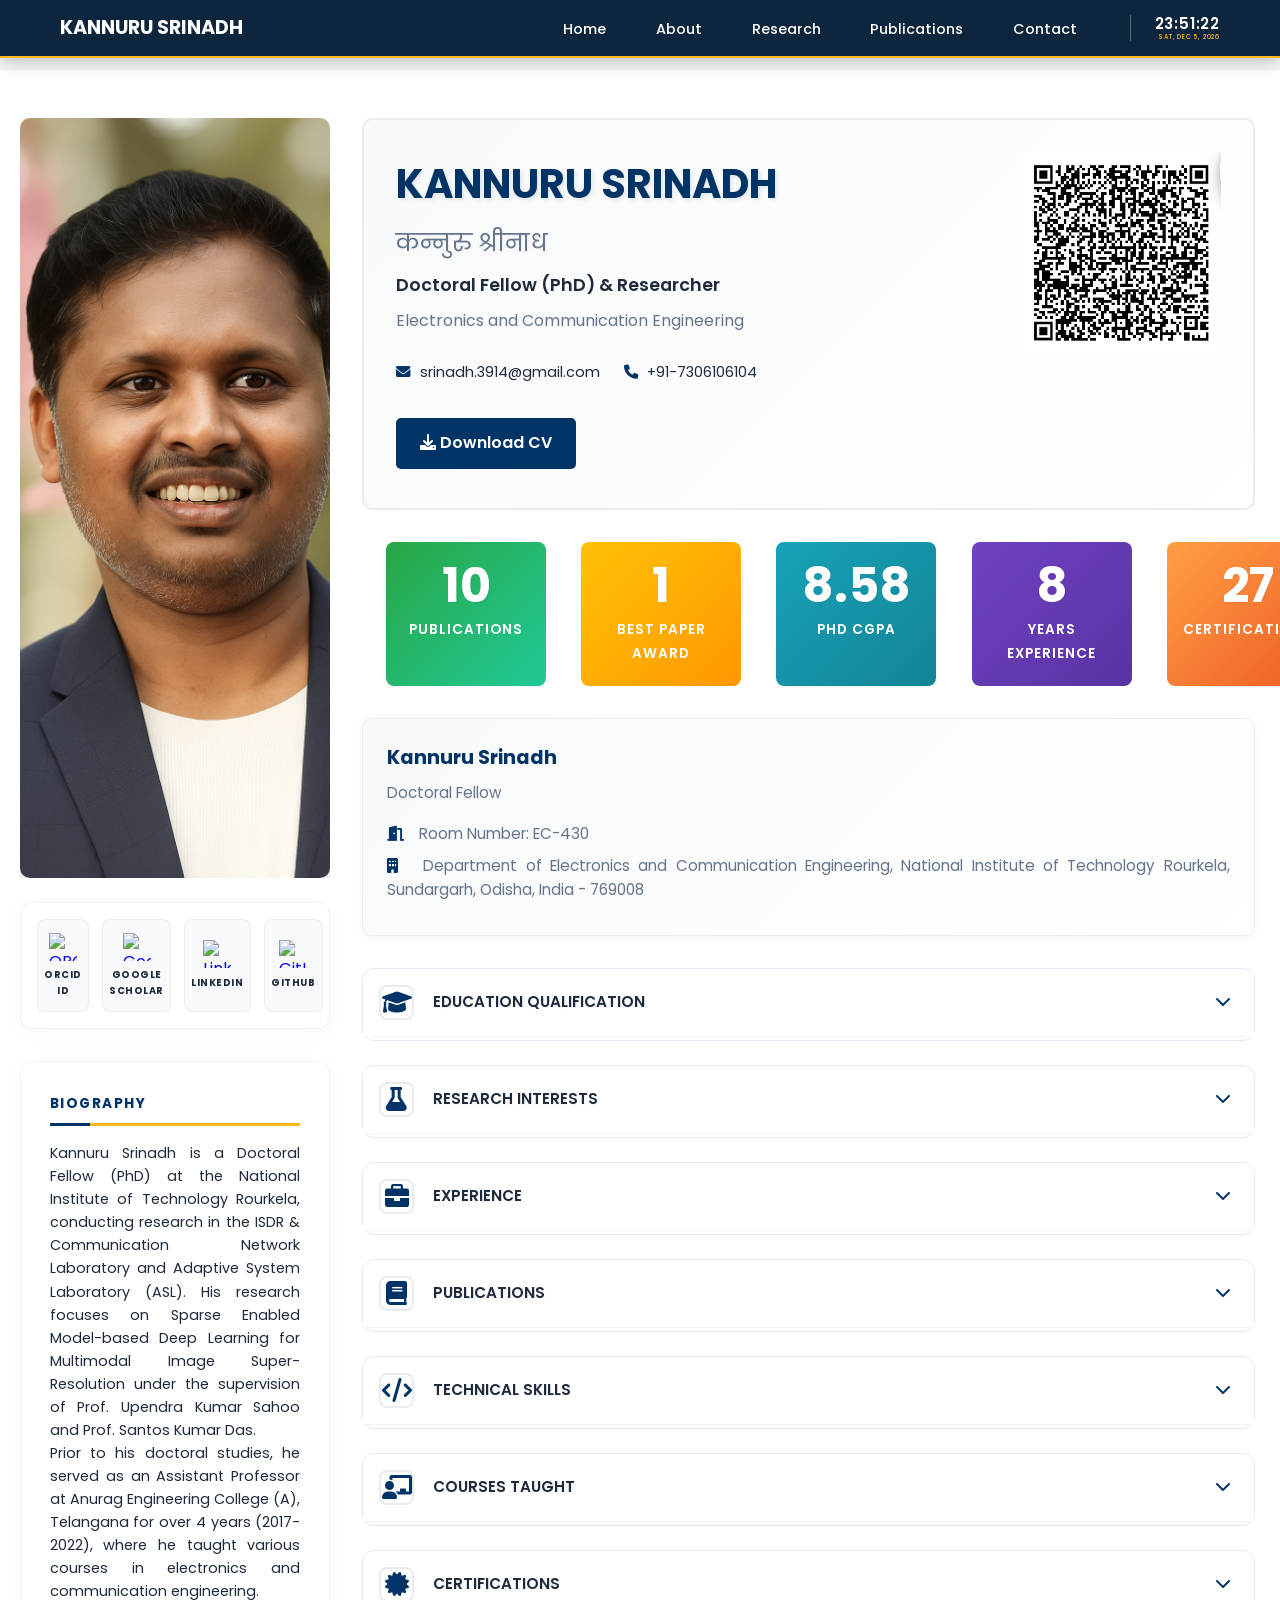
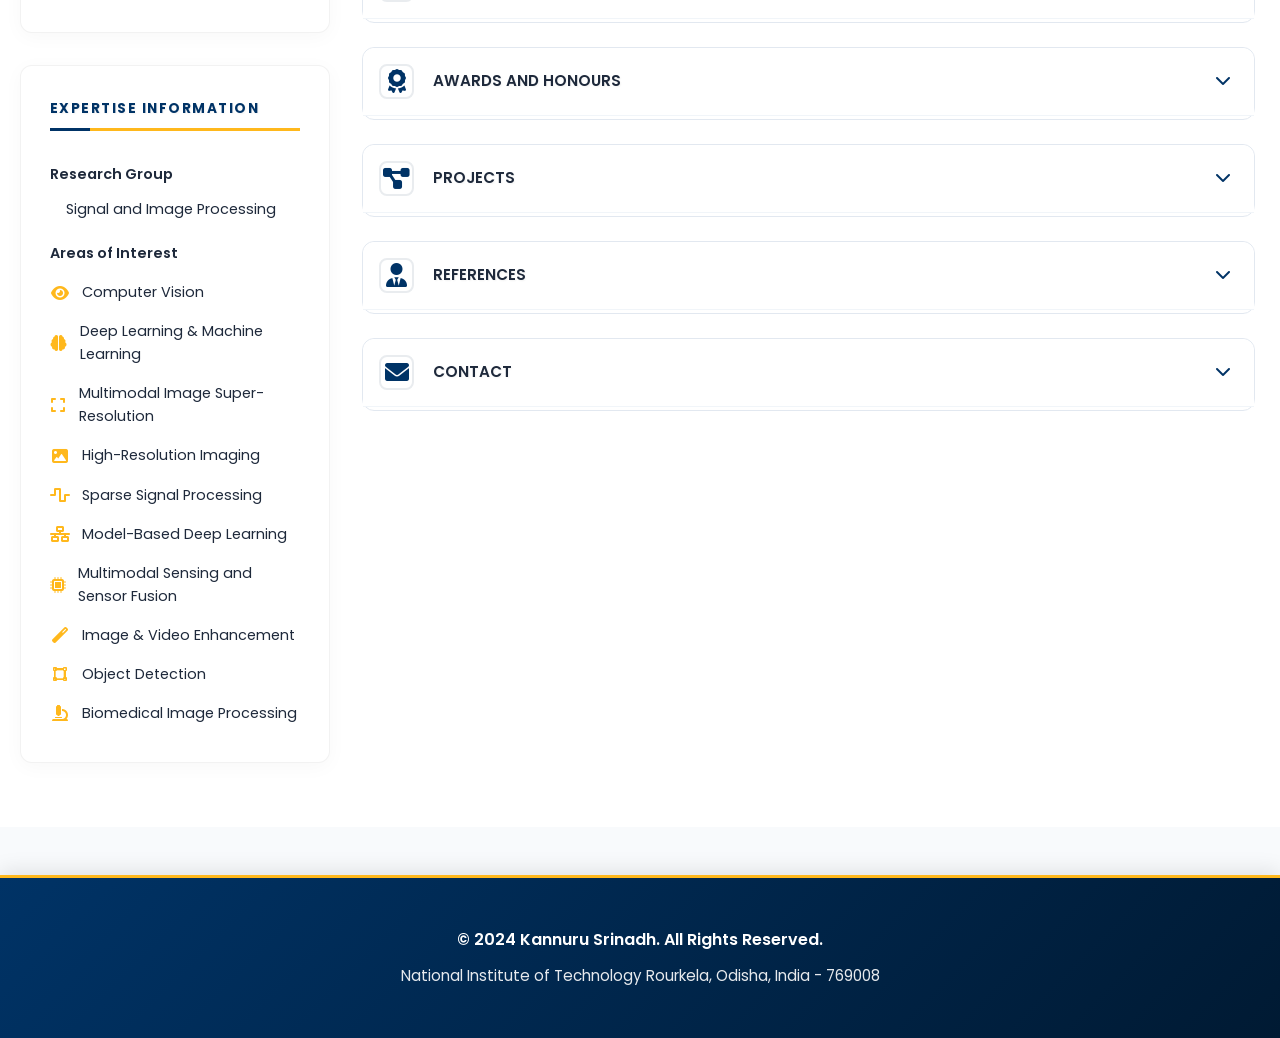
==== index.html @ 9b73b923 "Update index.html" ====
<!DOCTYPE html>
<html lang="en">

<head>
    <meta charset="utf-8">
    <meta name="viewport" content="width=device-width, initial-scale=1">
    <title>Kannuru Srinadh - Profile</title>
    <link rel="stylesheet" href="styles-two-column.css">
    <link rel="stylesheet" href="https://cdnjs.cloudflare.com/ajax/libs/font-awesome/6.0.0/css/all.min.css">
</head>

<body>
    <!-- Navigation Menu -->
    <nav class="navbar">
        <div class="container">
            <div class="nav-content">
                <a href="#home" class="nav-logo">KANNURU SRINADH</a>
                <button class="nav-toggle" id="navToggle">
                    <i class="fas fa-bars"></i>
                </button>
                <ul class="nav-menu" id="navMenu">
                    <li><a href="#home" class="nav-link">Home</a></li>
                    <li><a href="#about" class="nav-link">About</a></li>
                    <li><a href="#research" class="nav-link">Research</a></li>
                    <li><a href="#publications" class="nav-link">Publications</a></li>
                    <li><a href="#contact" class="nav-link">Contact</a></li>
                    <li class="nav-datetime-wrapper">
                        <div class="nav-datetime" id="navDateTime">
                            <div class="nav-time" id="navTime"></div>
                            <div class="nav-date" id="navDate"></div>
                        </div>
                    </li>
                </ul>
            </div>
        </div>
    </nav>

    <!-- Two Column Profile Layout -->
    <div class="profile-container" id="about">
        <div class="container-wide">
            <div class="two-column-layout">

                <!-- LEFT SIDEBAR -->
                <aside class="sidebar-left">
                    <!-- Profile Photo -->
                    <div class="sidebar-photo-box">
                        <img src="images/KANNURU SRINADH.png" alt="Kannuru Srinadh" class="profile-photo fade-in">
                    </div>

                    <!-- Academic Identity -->
                    <div class="sidebar-box academic-identity">
                        <a href="https://orcid.org/0009-0005-3147-2347" target="_blank"
                            class="identity-item identity-orcid">
                            <div class="identity-icon">
                                <img src="https://orcid.org/assets/vectors/orcid.logo.icon.svg" alt="ORCID">
                            </div>
                            <h5>ORCID ID</h5>
                        </a>
                        <a href="https://scholar.google.com" target="_blank" class="identity-item identity-scholar">
                            <div class="identity-icon">
                                <img src="https://cdn.jsdelivr.net/gh/devicons/devicon/icons/google/google-original.svg"
                                    alt="Google Scholar">
                            </div>
                            <h5>Google Scholar</h5>
                        </a>
                        <a href="https://linkedin.com" target="_blank" class="identity-item identity-linkedin">
                            <div class="identity-icon">
                                <img src="https://cdn.jsdelivr.net/gh/devicons/devicon/icons/linkedin/linkedin-original.svg"
                                    alt="LinkedIn">
                            </div>
                            <h5>LinkedIn</h5>
                        </a>
                        <a href="https://github.com/kannurusrinadh" target="_blank"
                            class="identity-item identity-github">
                            <div class="identity-icon">
                                <img src="https://cdn.jsdelivr.net/gh/devicons/devicon/icons/github/github-original.svg"
                                    alt="GitHub">
                            </div>
                            <h5>GitHub</h5>
                        </a>
                    </div>

                    <!-- Biography -->
                    <div class="sidebar-box">
                        <h3>BIOGRAPHY</h3>
                        <p>Kannuru Srinadh is a Doctoral Fellow (PhD) at the National Institute of Technology Rourkela,
                            conducting research in the ISDR & Communication Network Laboratory and Adaptive System
                            Laboratory (ASL). His research focuses on Sparse Enabled Model-based Deep Learning for
                            Multimodal Image Super-Resolution under the supervision of Prof. Upendra Kumar Sahoo and
                            Prof. Santos Kumar Das.</p>
                        <p>Prior to his doctoral studies, he served as an Assistant Professor at Anurag Engineering
                            College (A), Telangana for over 4 years (2017-2022), where he taught various courses in
                            electronics and communication engineering.</p>
                    </div>

                    <!-- Expertise Information -->
                    <div class="sidebar-box">
                        <h3>EXPERTISE INFORMATION</h3>
                        <div class="expertise-section">
                            <h4>Research Group</h4>
                            <ul>
                                <li>Signal and Image Processing</li>
                            </ul>
                            <h4>Areas of Interest</h4>
                            <ul class="interest-list">
                                <li><i class="fas fa-eye"></i> Computer Vision</li>
                                <li><i class="fas fa-brain"></i> Deep Learning & Machine Learning</li>
                                <li><i class="fas fa-expand"></i> Multimodal Image Super-Resolution</li>
                                <li><i class="fas fa-image"></i> High-Resolution Imaging</li>
                                <li><i class="fas fa-wave-square"></i> Sparse Signal Processing</li>
                                <li><i class="fas fa-network-wired"></i> Model-Based Deep Learning</li>
                                <li><i class="fas fa-microchip"></i> Multimodal Sensing and Sensor Fusion</li>
                                <li><i class="fas fa-magic"></i> Image & Video Enhancement</li>
                                <li><i class="fas fa-vector-square"></i> Object Detection</li>
                                <li><i class="fas fa-microscope"></i> Biomedical Image Processing</li>
                            </ul>
                        </div>
                    </div>
                </aside>

                <!-- RIGHT MAIN CONTENT -->
                <main class="content-right">
                    <!-- Header Section -->
                    <div class="content-header">
                        <div class="header-left">
                            <h1>KANNURU SRINADH</h1>
                            <h2 class="hindi-name">कन्नुरु श्रीनाध</h2>
                            <p class="designation">Doctoral Fellow (PhD) & Researcher</p>
                            <p class="department">Electronics and Communication Engineering</p>

                            <div class="contact-info-header">
                                <p><i class="fas fa-envelope"></i> srinadh.3914@gmail.com</p>
                                <p><i class="fas fa-phone"></i> +91-7306106104</p>
                            </div>

                            <a href="documents/Kannuru_Srinadh_CV.pdf" download class="btn-biosketch">
                                <i class="fas fa-download"></i> Download CV
                            </a>
                        </div>

                        <div class="header-right">
                            <img src="images/qr-code.png" alt="Contact QR Code" class="qr-code-image">
                        </div>
                    </div>

                    <!-- Statistics Row -->
                    <div class="stats-row">
                        <div class="stat-box stat-green">
                            <h3 class="counter" data-target="10">0</h3>
                            <p>PUBLICATIONS</p>
                        </div>
                        <div class="stat-box stat-yellow">
                            <h3 class="counter" data-target="1">0</h3>
                            <p>BEST PAPER AWARD</p>
                        </div>
                        <div class="stat-box stat-blue">
                            <h3 class="counter" data-target="8.58">0</h3>
                            <p>PhD CGPA</p>
                        </div>
                        <div class="stat-box stat-purple">
                            <h3 class="counter" data-target="8">0</h3>
                            <p>YEARS EXPERIENCE</p>
                        </div>
                        <div class="stat-box stat-red">
                            <h3 class="counter" data-target="27">0</h3>
                            <p>CERTIFICATIONS</p>
                        </div>
                        <div class="stat-box stat-teal">
                            <h3 class="counter" data-target="5">0</h3>
                            <p>PROJECTS</p>
                        </div>
                    </div>

                    <!-- Scholar ID Box -->
                    <div class="scholar-box">
                        <div class="scholar-info">
                            <h4>Kannuru Srinadh</h4>
                            <p>Doctoral Fellow</p>
                        </div>
                        <div class="room-info">
                            <p><i class="fas fa-door-open"></i> Room Number: EC-430</p>
                            <p><i class="fas fa-building"></i> Department of Electronics and Communication Engineering,
                                National Institute of Technology Rourkela, Sundargarh, Odisha, India - 769008</p>
                        </div>
                    </div>

                    <!-- Accordion Sections -->
                    <div class="accordion-container" id="publications">

                        <!-- Education Qualification -->
                        <div class="accordion-item">
                            <div class="accordion-header" onclick="toggleAccordion(this)">
                                <i class="fas fa-graduation-cap"></i>
                                <h3>EDUCATION QUALIFICATION</h3>
                            </div>
                            <div class="accordion-content">
                                <div class="education-timeline-vertical">
                                    <!-- PhD -->
                                    <div class="edu-item edu-highlight" data-aos="fade-up">
                                        <div class="edu-timeline-dot">
                                            <div class="edu-icon-wrapper">
                                                <i class="fas fa-user-graduate"></i>
                                            </div>
                                        </div>
                                        <div class="edu-content">
                                            <div class="edu-header">
                                                <div class="edu-year-badge">
                                                    2022 - 2027 <span class="edu-duration">(5 years)</span>
                                                </div>
                                                <div class="edu-degree-title">
                                                    Doctor of Philosophy (PhD)
                                                </div>
                                            </div>
                                            <div class="edu-details">
                                                <div class="edu-info-row">
                                                    <div class="edu-logo">
                                                        <img src="images/NIT_Rourkela_Colour_Logo.svg"
                                                            alt="NIT Rourkela Logo" onerror="this.style.display='none'">
                                                    </div>
                                                    <div class="edu-text">
                                                        <p class="edu-institution">National Institute of Technology
                                                            Rourkela, Odisha, India</p>
                                                        <p class="edu-field"><strong>Electronics and Communication
                                                                Engineering</strong></p>
                                                        <p class="edu-specialization">Specialization: Signal and Image
                                                            Processing</p>
                                                    </div>
                                                    <div class="edu-grade-section">
                                                        <div class="edu-grade-circle">
                                                            <div class="circle-content">
                                                                <span class="grade-value">8.58</span>
                                                                <span class="grade-label">CGPA</span>
                                                            </div>
                                                        </div>
                                                        <button class="btn-expand-edu" onclick="toggleEduDetails(this)">
                                                            <i class="fas fa-chevron-down"></i> More Details
                                                        </button>
                                                    </div>
                                                </div>
                                                <p class="edu-thesis"><em>Thesis: Sparse Enabled Model based Deep
                                                        Learning for Multimodal Image Superresolution</em></p>
                                                <p class="edu-supervisors"><em>Supervisors: Prof. Upendra Kumar Sahoo &
                                                        Prof. Santos Kumar Das</em></p>
                                                <div class="edu-extra-details">
                                                    <p><strong>Research Focus:</strong> Sparse Signal Processing,
                                                        Model-Based Deep Learning</p>
                                                    <p><strong>Status:</strong> In Progress (Expected July 2027)</p>
                                                </div>
                                            </div>
                                        </div>
                                    </div>

                                    <!-- M.Tech -->
                                    <div class="edu-item" data-aos="fade-up" data-aos-delay="100">
                                        <div class="edu-timeline-dot">
                                            <div class="edu-icon-wrapper">
                                                <i class="fas fa-award"></i>
                                            </div>
                                        </div>
                                        <div class="edu-content">
                                            <div class="edu-header">
                                                <div class="edu-year-badge">
                                                    2014 - 2016 <span class="edu-duration">(2 years)</span>
                                                </div>
                                                <div class="edu-degree-title">
                                                    Master of Technology (M.Tech)
                                                </div>
                                            </div>
                                            <div class="edu-details">
                                                <div class="edu-info-row">
                                                    <div class="edu-logo">
                                                        <img src="images/jntuk-logo.png" alt="JNTU Kakinada Logo"
                                                            onerror="this.style.display='none'">
                                                    </div>
                                                    <div class="edu-text">
                                                        <p class="edu-institution">Jawaharlal Nehru Technological
                                                            University Kakinada, Andhra Pradesh, India</p>
                                                        <p class="edu-field"><strong>Electronics and Communication
                                                                Engineering</strong></p>
                                                        <p class="edu-specialization">Specialization: Systems and Signal
                                                            Processing</p>
                                                    </div>
                                                    <div class="edu-grade-circle">
                                                        <div class="circle-content">
                                                            <span class="grade-value">8.7</span>
                                                            <span class="grade-label">CGPA</span>
                                                        </div>
                                                    </div>
                                                </div>
                                            </div>
                                        </div>
                                    </div>

                                    <!-- B.Tech -->
                                    <div class="edu-item" data-aos="fade-up" data-aos-delay="200">
                                        <div class="edu-timeline-dot">
                                            <div class="edu-icon-wrapper">
                                                <i class="fas fa-certificate"></i>
                                            </div>
                                        </div>
                                        <div class="edu-content">
                                            <div class="edu-header">
                                                <div class="edu-year-badge">
                                                    2009 - 2013 <span class="edu-duration">(4 years)</span>
                                                </div>
                                                <div class="edu-degree-title">
                                                    Bachelor of Technology (B.Tech)
                                                </div>
                                            </div>
                                            <div class="edu-details">
                                                <div class="edu-info-row">
                                                    <div class="edu-logo">
                                                        <img src="images/jntuk-logo.png" alt="JNTU Kakinada Logo"
                                                            onerror="this.style.display='none'">
                                                    </div>
                                                    <div class="edu-text">
                                                        <p class="edu-institution">Jawaharlal Nehru Technological
                                                            University Kakinada, Andhra Pradesh, India</p>
                                                        <p class="edu-field"><strong>Electronics and Communication
                                                                Engineering</strong></p>
                                                    </div>
                                                    <div class="edu-grade-circle">
                                                        <div class="circle-content">
                                                            <span class="grade-value">70.64</span>
                                                            <span class="grade-label">%</span>
                                                        </div>
                                                    </div>
                                                </div>
                                            </div>
                                        </div>
                                    </div>

                                    <!-- Intermediate -->
                                    <div class="edu-item" data-aos="fade-up" data-aos-delay="300">
                                        <div class="edu-timeline-dot">
                                            <div class="edu-icon-wrapper">
                                                <i class="fas fa-book-open"></i>
                                            </div>
                                        </div>
                                        <div class="edu-content">
                                            <div class="edu-header">
                                                <div class="edu-year-badge">
                                                    2007 - 2009 <span class="edu-duration">(2 years)</span>
                                                </div>
                                                <div class="edu-degree-title">
                                                    Intermediate (10+2)
                                                </div>
                                            </div>
                                            <div class="edu-details">
                                                <div class="edu-info-row">
                                                    <div class="edu-logo">
                                                        <img src="images/ap-inter.png" alt="AP Intermediate Logo"
                                                            onerror="this.style.display='none'">
                                                    </div>
                                                    <div class="edu-text">
                                                        <p class="edu-institution">Margadarsi Junior College, Gajuwaka,
                                                            Visakhapatnam, Andhra Pradesh, India</p>
                                                    </div>
                                                    <div class="edu-grade-circle">
                                                        <div class="circle-content">
                                                            <span class="grade-value">85.6</span>
                                                            <span class="grade-label">%</span>
                                                        </div>
                                                    </div>
                                                </div>
                                            </div>
                                        </div>
                                    </div>

                                    <!-- Class X -->
                                    <div class="edu-item" data-aos="fade-up" data-aos-delay="400">
                                        <div class="edu-timeline-dot">
                                            <div class="edu-icon-wrapper">
                                                <i class="fas fa-pencil-alt"></i>
                                            </div>
                                        </div>
                                        <div class="edu-content">
                                            <div class="edu-header">
                                                <div class="edu-year-badge">
                                                    2006 - 2007 <span class="edu-duration">(1 year)</span>
                                                </div>
                                                <div class="edu-degree-title">
                                                    Class X
                                                </div>
                                            </div>
                                            <div class="edu-details">
                                                <div class="edu-info-row">
                                                    <div class="edu-logo">
                                                        <img src="images/ssc.png" alt="SSC Logo"
                                                            onerror="this.style.display='none'">
                                                    </div>
                                                    <div class="edu-text">
                                                        <p class="edu-institution">Z.P.H School, Vada cheepurupalli,
                                                            Visakhapatnam, Andhra Pradesh, India</p>
                                                    </div>
                                                    <div class="edu-grade-circle">
                                                        <div class="circle-content">
                                                            <span class="grade-value">77</span>
                                                            <span class="grade-label">%</span>
                                                        </div>
                                                    </div>
                                                </div>
                                            </div>
                                        </div>
                                    </div>
                                </div>
                            </div>
                        </div>

                        <!-- Research Interests -->
                        <div class="accordion-item" id="research">
                            <div class="accordion-header" onclick="toggleAccordion(this)">
                                <i class="fas fa-flask"></i>
                                <h3>RESEARCH INTERESTS</h3>
                            </div>
                            <div class="accordion-content">
                                <ul class="content-list">
                                    <li><strong>Multimodal Image Super-Resolution:</strong> Researching RGB–NIR and RGB–Thermal image enhancement.</li>
                                    <li><strong>Deep Learning Architectures:</strong> Developing Model-Based and Sparse-Enabled neural networks.</li>
                                    <li><strong>High-Resolution Reconstruction:</strong> Focused on surveillance and remote sensing applications.</li>
                                    <li><strong>Object Detection:</strong> Implementing real-time detection in high-resolution scenes.</li>
                                    <li><strong>Sparse Signal Processing:</strong> Utilizing sparse representation for image restoration.</li>
                                    <li><strong>Medical Imaging:</strong> Enhancement and bias field correction for MRI data.</li>
                                </ul>
                            </div>
                        </div>

                        <!-- Experience -->
                        <div class="accordion-item">
                            <div class="accordion-header" onclick="toggleAccordion(this)">
                                <i class="fas fa-briefcase"></i>
                                <h3>EXPERIENCE</h3>
                            </div>
                            <div class="accordion-content">
                                <h4>Research Experience</h4>
                                <ul class="content-list">
                                    <li><strong>Doctoral Fellow (PhD)</strong> - National Institute of Technology
                                        Rourkela (July 2022 - Present)<br>
                                        <em>Supervisor: Prof. Upendra Kumar Sahoo & Prof. Santos Kumar Das</em><br>
                                        • Conducting research on Sparse Enabled Model based Deep Learning for Multimodal
                                        Image Superresolution<br>
                                        • Developed novel deep learning architectures for multimodal sensor fusion<br>
                                        • Implementing sparse representation techniques for high-fidelity image reconstruction<br>
                                        • Analyzing model-based deep learning frameworks for various imaging modalities
                                    </li>
                                </ul>

                                <h4>Teaching Experience</h4>
                                <ul class="content-list">
                                    <li><strong>Teaching Assistant</strong> - National Institute of Technology Rourkela
                                        (July 2022 - Present)<br>
                                        <em>Course: Advanced Wireless Communications</em><br>
                                        • Conducted weekly tutorial sessions for 40+ undergraduate students on MIMO,
                                        OFDM, and channel coding<br>
                                        • Assisted in developing lab exercises and grading assignments<br>
                                        • Provided one-on-one mentorship to students
                                    </li>

                                    <li><strong>Assistant Professor</strong> - Anurag Engineering College (A), Telangana
                                        (Sep 2017 - July 2022) - 4.10 years<br>
                                        • Taught multiple courses in Electronics and Communication Engineering<br>
                                        • Conducted practical laboratory sessions<br>
                                        • Mentored undergraduate students in their projects</li>
                                </ul>
                            </div>
                        </div>

                        <!-- Publications -->
                        <div class="accordion-item">
                            <div class="accordion-header" onclick="toggleAccordion(this)">
                                <i class="fas fa-book"></i>
                                <h3>PUBLICATIONS</h3>
                            </div>
                            <div class="accordion-content">
                                <div class="total-publications">
                                    <strong>Total Publications: 10</strong>
                                </div>

                                <h4 class="publication-section-title">Peer-Reviewed Journal Articles</h4>
                                <div class="publication-item publication-journal">
                                    <p class="pub-content">V. Kadha, B. B. Duddeti, <strong>K. Srinadh</strong>, S. K. Buddepu, L. Janjanam and K. Medhi, "From pixels to text: A deep learning survey of scene text detection and recognition", <em>Computers and Electrical Engineering</em>, vol. 135, 111139, July 2026, <a href="https://doi.org/10.1016/j.compeleceng.2026.111139" target="_blank" class="doi-link">10.1016/j.compeleceng.2026.111139</a></p>
                                    <span class="badge badge-blue">Article</span>
                                    <span class="badge badge-green">SCI Q1</span>
                                    <span class="badge badge-purple">IF: 8.0</span>
                                </div>

                                <div class="publication-item publication-journal">
                                    <p class="pub-content"><strong>Kannuru Srinadh</strong>, "Task-Aware Super-Resolution for Brain MRI: An Evaluation Framework Based on Downstream Segmentation Utility", submitted to <em>Biomedical Signal Processing and Control</em>, 2026</p>
                                    <span class="badge badge-blue">Article</span>
                                    <span class="badge badge-yellow">Under Review</span>
                                </div>

                                <h4 class="publication-section-title">Peer-Reviewed Conference Papers</h4>
                                <div class="publication-item publication-conference">
                                    <p class="pub-content">A. Kumar, Y. D. Kumar, <strong>K. Srinadh</strong> and U. K. Sahoo, "UCRS: Uncertainty-Calibrated Region Sampling for Real-Time Small Object Detection in High-Resolution Images", in <em>2026 National Conference on Communications (NCC)</em>, Hyderabad, India, IIT Hyderabad 2026, pp. 1234-1238, <a href="https://ee.iith.ac.in/NCC2026/index.html" target="_blank" class="doi-link">NCC 2026</a></p>
                                    <span class="badge badge-blue">Inproceedings</span>
                                    <span class="badge badge-green">IEEE</span>
                                </div>

                                <div class="publication-item publication-conference">
                                    <p class="pub-content"><strong>Kannuru Srinadh</strong>, Valaparla David, Karlapudi Ramakrishna, Goruputi Lakshmi, "HAD-SR: Hybrid Attention-Augmented Dictionary Learning for Unpaired Image Super-Resolution", in <em>2026 National Conference on Communications (NCC)</em>, Hyderabad, India, IIT Hyderabad 2026, <a href="https://ee.iith.ac.in/NCC2026/index.html" target="_blank" class="doi-link">NCC 2026</a></p>
                                    <span class="badge badge-blue">Inproceedings</span>
                                    <span class="badge badge-green">IEEE</span>
                                </div>

                                <div class="publication-item publication-conference">
                                    <p class="pub-content"><strong>K. Srinadh</strong>, K. Ramakrishna, V. David and G. Lakshmi, "Dual Multiplicative Intrinsic Components Optimization for Enhanced MRI Bias Field Correction", in <em>2025 6th International Conference on Recent Advances in Information Technology (RAIT)</em>, Dhanbad, India, IEEE 2025, pp. 1-6, <a href="https://doi.org/10.1109/RAIT65068.2025.11089089" target="_blank" class="doi-link">10.1109/RAIT65068.2025.11089089</a></p>
                                    <span class="badge badge-blue">Inproceedings</span>
                                    <span class="badge badge-green">IEEE</span>
                                </div>

                                <div class="publication-item publication-conference">
                                    <p class="pub-content">S. Rana, <strong>K. Srinadh</strong>, K. Bhagyasekhar, V. K. Kappala and S. K. Das, "Performance Analysis of FSO Communication Under Foggy Conditions", in <em>2025 4th International Conference on Range Technology (ICORT)</em>, Chandipur, Balasore, India, IEEE 2025, pp. 1-6, <a href="https://doi.org/10.1109/ICORT64008.2025.11115410" target="_blank" class="doi-link">10.1109/ICORT64008.2025.11115410</a></p>
                                    <span class="badge badge-green">🏆 Best Paper Award</span>
                                    <span class="badge badge-blue">Inproceedings</span>
                                    <span class="badge badge-green">IEEE</span>
                                </div>

                                <div class="publication-item publication-conference">
                                    <p class="pub-content"><strong>K. Srinadh</strong>, V. David, G. Lakshmi and K. Ramakrishna, "Unified Dictionary Training Approach for High-Resolution Image Enhancement", in <em>2024 4th International Conference on Artificial Intelligence and Signal Processing (AISP)</em>, VIJAYAWADA, India, IEEE 2024, pp. 01-05, <a href="https://doi.org/10.1109/AISP61711.2024.10870610" target="_blank" class="doi-link">10.1109/AISP61711.2024.10870610</a></p>
                                    <span class="badge badge-blue">Inproceedings</span>
                                    <span class="badge badge-green">IEEE</span>
                                </div>

                                <div class="publication-item publication-conference">
                                    <p class="pub-content"><strong>Kannuru Srinadh</strong>, Yerram Deekshith Kumar, Upendra Sahoo, Santos Ku Das, "QSRNet: Hybrid Quantum-Classical Learning with Variational Circuits for Enhanced Feature Representation in Image Super-Resolution", in <em>2026 Signal Processing and Communications Engineering (SPACE)</em>, 2026</p>
                                    <span class="badge badge-blue">Inproceedings</span>
                                    <span class="badge badge-green">Accepted</span>
                                </div>

                                <div class="publication-item publication-conference">
                                    <p class="pub-content">Yerram Deekshith Kumar, <strong>Kannuru Srinadh</strong>, Upendra Sahoo, "Hypergraph-Enhanced Lightweight Detection Architecture for Foreign Object Debris Identification on Airport Runways", in <em>2026 Signal Processing and Communications Engineering (SPACE)</em>, 2026</p>
                                    <span class="badge badge-blue">Inproceedings</span>
                                    <span class="badge badge-green">Accepted</span>
                                </div>

                                <div class="publication-item publication-conference">
                                    <p class="pub-content">Challa Bhagya Deepthi, <strong>Kannuru Srinadh</strong>, Yerram Deekshith Kumar, Upendra Sahoo, "From Detection to Tracking: Benchmarking YOLOv8 to YOLOv26 for Real-Time UAV Surveillance", in <em>2026 Signal Processing and Communications Engineering (SPACE)</em>, 2026</p>
                                    <span class="badge badge-blue">Inproceedings</span>
                                    <span class="badge badge-green">Accepted</span>
                                </div>

                            </div>
                        </div>

                        <!-- Technical Skills -->
                        <div class="accordion-item">
                            <div class="accordion-header" onclick="toggleAccordion(this)">
                                <i class="fas fa-code"></i>
                                <h3>TECHNICAL SKILLS</h3>
                            </div>
                            <div class="accordion-content">
                                <div class="skills-icon-row">
                                    <!-- Programming Languages -->
                                    <div class="skill-icon-item skill-python" data-skill="Python">
                                        <img src="https://cdn.jsdelivr.net/gh/devicons/devicon/icons/python/python-original.svg"
                                            alt="Python">
                                    </div>
                                    <div class="skill-icon-item skill-cpp" data-skill="C/C++">
                                        <img src="https://cdn.jsdelivr.net/gh/devicons/devicon/icons/cplusplus/cplusplus-original.svg"
                                            alt="C++">
                                    </div>
                                    <div class="skill-icon-item skill-javascript" data-skill="JavaScript">
                                        <img src="https://cdn.jsdelivr.net/gh/devicons/devicon/icons/javascript/javascript-original.svg"
                                            alt="JavaScript">
                                    </div>

                                    <!-- Web Technologies -->
                                    <div class="skill-icon-item skill-html" data-skill="HTML5">
                                        <img src="https://cdn.jsdelivr.net/gh/devicons/devicon/icons/html5/html5-original.svg"
                                            alt="HTML5">
                                    </div>
                                    <div class="skill-icon-item skill-css" data-skill="CSS3">
                                        <img src="https://cdn.jsdelivr.net/gh/devicons/devicon/icons/css3/css3-original.svg"
                                            alt="CSS3">
                                    </div>
                                    <div class="skill-icon-item skill-react" data-skill="React">
                                        <img src="https://cdn.jsdelivr.net/gh/devicons/devicon/icons/react/react-original.svg"
                                            alt="React">
                                    </div>

                                    <!-- ML/AI Frameworks -->
                                    <div class="skill-icon-item skill-tensorflow" data-skill="TensorFlow">
                                        <img src="https://cdn.jsdelivr.net/gh/devicons/devicon/icons/tensorflow/tensorflow-original.svg"
                                            alt="TensorFlow">
                                    </div>
                                    <div class="skill-icon-item skill-pytorch" data-skill="PyTorch">
                                        <img src="https://cdn.jsdelivr.net/gh/devicons/devicon/icons/pytorch/pytorch-original.svg"
                                            alt="PyTorch">
                                    </div>
                                    <div class="skill-icon-item skill-numpy" data-skill="NumPy">
                                        <img src="https://cdn.jsdelivr.net/gh/devicons/devicon/icons/numpy/numpy-original.svg"
                                            alt="NumPy">
                                    </div>

                                    <!-- Tools & Others -->
                                    <div class="skill-icon-item skill-matlab" data-skill="MATLAB">
                                        <img src="https://cdn.jsdelivr.net/gh/devicons/devicon/icons/matlab/matlab-original.svg"
                                            alt="MATLAB">
                                    </div>
                                    <div class="skill-icon-item skill-git" data-skill="Git">
                                        <img src="https://cdn.jsdelivr.net/gh/devicons/devicon/icons/git/git-original.svg"
                                            alt="Git">
                                    </div>
                                    <div class="skill-icon-item skill-mysql" data-skill="MySQL">
                                        <img src="https://cdn.jsdelivr.net/gh/devicons/devicon/icons/mysql/mysql-original.svg"
                                            alt="MySQL">
                                    </div>
                                </div>
                            </div>
                        </div>

                        <!-- Courses Taught -->
                        <div class="accordion-item">
                            <div class="accordion-header" onclick="toggleAccordion(this)">
                                <i class="fas fa-chalkboard-teacher"></i>
                                <h3>COURSES TAUGHT</h3>
                            </div>
                            <div class="accordion-content">
                                <div class="courses-two-column">
                                    <div class="course-column">
                                        <h4>Theory Courses</h4>
                                        <ul class="content-list">
                                            <li>Basic Electronics Engineering</li>
                                            <li>Digital Electronics</li>
                                            <li>Signals and Systems</li>
                                            <li>Analog Communication</li>
                                            <li>Digital Communication</li>
                                            <li>Digital Signal Processing</li>
                                            <li>Digital Image Processing</li>
                                            <li>Information Theory and Coding</li>
                                            <li>Adaptive Signal Processing</li>
                                            <li>Advanced Digital Signal Processing</li>
                                        </ul>
                                    </div>

                                    <div class="course-column">
                                        <h4>Practical/Laboratory Courses</h4>
                                        <ul class="content-list">
                                            <li>AI and ML Laboratory</li>
                                            <li>Basic Electronics Laboratory</li>
                                            <li>Communication Engineering Laboratory</li>
                                            <li>Digital Signal Processing Laboratory</li>
                                            <li>Digital Communication Laboratory</li>
                                            <li>Analog Communication Laboratory</li>
                                            <li>Advanced Digital Signal Processing Laboratory</li>
                                            <li>Adaptive Signal Processing Laboratory</li>
                                        </ul>
                                    </div>
                                </div>
                            </div>
                        </div>

                        <!-- Certifications -->
                        <div class="accordion-item" id="certifications">
                            <div class="accordion-header" onclick="toggleAccordion(this)">
                                <i class="fas fa-certificate"></i>
                                <h3>CERTIFICATIONS</h3>
                            </div>
                            <div class="accordion-content">
                                <div class="cert-grid">
                                    <!-- 1 -->
                                    <div class="cert-card">
                                        <div class="cert-icon"><i class="fas fa-microchip"></i></div>
                                        <div class="cert-info">
                                            <h4>AI for Digital Healthcare (AIDHI-2024)</h4>
                                            <span class="cert-meta">NIT Rourkela | October 15–19, 2024</span>
                                            <span class="cert-id">ID: CT/24/CS/049/031</span>
                                            <a href="documents/AIDHI (31).jpg" target="_blank" class="btn-cert">
                                                <i class="fas fa-external-link-alt"></i> View Certificate
                                            </a>
                                        </div>
                                    </div>
                                    <!-- 2 -->
                                    <div class="cert-card">
                                        <div class="cert-icon"><i class="fas fa-eye"></i></div>
                                        <div class="cert-info">
                                            <h4>Recent Trends in Computer Vision</h4>
                                            <span class="cert-meta">NIT Rourkela | 2023</span>
                                            <a href="documents/Certificate_CSE_RTCV (12).jpg" target="_blank" class="btn-cert">
                                                <i class="fas fa-external-link-alt"></i> View Certificate
                                            </a>
                                        </div>
                                    </div>
                                    <!-- 3 -->
                                    <div class="cert-card">
                                        <div class="cert-icon"><i class="fas fa-wave-square"></i></div>
                                        <div class="cert-info">
                                            <h4>ICLDS 2024 - Dynamical Systems</h4>
                                            <span class="cert-meta">NIT Rourkela | 2024</span>
                                            <a href="documents/Kannuru Srinadh_ICLDS2024 certificate.pdf" target="_blank" class="btn-cert">
                                                <i class="fas fa-external-link-alt"></i> View Certificate
                                            </a>
                                        </div>
                                    </div>
                                    <!-- 4 -->
                                    <div class="cert-card">
                                        <div class="cert-icon"><i class="fas fa-car-battery"></i></div>
                                        <div class="cert-info">
                                            <h4>Electric Vehicle Technologies</h4>
                                            <span class="cert-meta">Gudlavalleru Eng. College | June 2020</span>
                                            <a href="documents/Certificate for KANNURU SRINADH for _Feed Back Form_.pdf" target="_blank" class="btn-cert">
                                                <i class="fas fa-external-link-alt"></i> View Certificate
                                            </a>
                                        </div>
                                    </div>
                                    <!-- 5 -->
                                    <div class="cert-card">
                                        <div class="cert-icon"><i class="fas fa-network-wired"></i></div>
                                        <div class="cert-info">
                                            <h4>Internet of Things (IoT) FDP</h4>
                                            <span class="cert-meta">Anurag University | 2020</span>
                                            <a href="documents/Kannuru SrinadhAnurag University (1).pdf" target="_blank" class="btn-cert">
                                                <i class="fas fa-external-link-alt"></i> View Certificate
                                            </a>
                                        </div>
                                    </div>
                                    <!-- 6 -->
                                    <div class="cert-card">
                                        <div class="cert-icon"><i class="fas fa-bolt"></i></div>
                                        <div class="cert-info">
                                            <h4>Advanced Electronic Devices</h4>
                                            <span class="cert-meta">VIT Chennai | 2023</span>
                                            <a href="documents/KANNURU SRINADH.jpg" target="_blank" class="btn-cert">
                                                <i class="fas fa-external-link-alt"></i> View Certificate
                                            </a>
                                        </div>
                                    </div>
                                    <!-- 7 -->
                                    <div class="cert-card">
                                        <div class="cert-icon"><i class="fas fa-microchip"></i></div>
                                        <div class="cert-info">
                                            <h4>Career Guidance in VLSI</h4>
                                            <span class="cert-meta">SV College of Engineering | 2020</span>
                                            <a href="documents/Certificate for KANNURU SRINADH for __.pdf" target="_blank" class="btn-cert">
                                                <i class="fas fa-external-link-alt"></i> View Certificate
                                            </a>
                                        </div>
                                    </div>
                                    <!-- 8 -->
                                    <div class="cert-card">
                                        <div class="cert-icon"><i class="fas fa-search"></i></div>
                                        <div class="cert-info">
                                            <h4>Research Methodology & Data Analysis</h4>
                                            <span class="cert-meta">NIT Rourkela | March 2023</span>
                                            <a href="documents/KANNURU SRINADH (1).jpg" target="_blank" class="btn-cert">
                                                <i class="fas fa-external-link-alt"></i> View Certificate
                                            </a>
                                        </div>
                                    </div>
                                    <!-- 9 -->
                                    <div class="cert-card">
                                        <div class="cert-icon"><i class="fas fa-brain"></i></div>
                                        <div class="cert-info">
                                            <h4>Exploring Deep Learning (Practical)</h4>
                                            <span class="cert-meta">NIT Rourkela | June 11–15, 2024</span>
                                            <span class="cert-id">ID: NITR/CS/2024/M/0892/0126</span>
                                            <a href="documents/KANNURU SRINADH.png" target="_blank" class="btn-cert">
                                                <i class="fas fa-external-link-alt"></i> View Certificate
                                            </a>
                                        </div>
                                    </div>
                                    <!-- 10 -->
                                    <div class="cert-card">
                                        <div class="cert-icon"><i class="fas fa-book-open"></i></div>
                                        <div class="cert-info">
                                            <h4>OBE - NBA Process (FDP)</h4>
                                            <span class="cert-meta">Narasaraopeta Engineering College | 2020</span>
                                            <a href="documents/certificate-51-60-6.pdf" target="_blank" class="btn-cert">
                                                <i class="fas fa-external-link-alt"></i> View Certificate
                                            </a>
                                        </div>
                                    </div>
                                    <!-- 11 -->
                                    <div class="cert-card">
                                        <div class="cert-icon"><i class="fas fa-clipboard-check"></i></div>
                                        <div class="cert-info">
                                            <h4>Accreditation Framework of NAAC</h4>
                                            <span class="cert-meta">FDP Certification | 2020</span>
                                            <a href="documents/naac certificates all-31-40-9.pdf" target="_blank" class="btn-cert">
                                                <i class="fas fa-external-link-alt"></i> View Certificate
                                            </a>
                                        </div>
                                    </div>
                                    <!-- 12 -->
                                    <div class="cert-card">
                                        <div class="cert-icon"><i class="fas fa-pen-nib"></i></div>
                                        <div class="cert-info">
                                            <h4>Research to Publication Workshop</h4>
                                            <span class="cert-meta">Anurag Group of Institutions | 2020</span>
                                            <a href="documents/Srinadh.3914@gmail.com.pdf" target="_blank" class="btn-cert">
                                                <i class="fas fa-external-link-alt"></i> View Certificate
                                            </a>
                                        </div>
                                    </div>
                                    <!-- 13 -->
                                    <div class="cert-card">
                                        <div class="cert-icon"><i class="fab fa-html5"></i></div>
                                        <div class="cert-info">
                                            <h4>HTML5 Programming</h4>
                                            <span class="cert-meta">University of Michigan | Coursera | 2020</span>
                                            <a href="documents/SPZCPE5AB55S.pdf" target="_blank" class="btn-cert">
                                                <i class="fas fa-external-link-alt"></i> View Certificate
                                            </a>
                                        </div>
                                    </div>
                                    <!-- 14 -->
                                    <div class="cert-card">
                                        <div class="cert-icon"><i class="fas fa-file-powerpoint"></i></div>
                                        <div class="cert-info">
                                            <h4>Informative Presentations (Google)</h4>
                                            <span class="cert-meta">Rhyme | Coursera | 2020</span>
                                            <a href="documents/CHBUF9VAAZAT.pdf" target="_blank" class="btn-cert">
                                                <i class="fas fa-external-link-alt"></i> View Certificate
                                            </a>
                                        </div>
                                    </div>
                                    <!-- 15 -->
                                    <div class="cert-card">
                                        <div class="cert-icon"><i class="fas fa-tools"></i></div>
                                        <div class="cert-info">
                                            <h4>Web Tools for Research</h4>
                                            <span class="cert-meta">Webinar Certification | 2022</span>
                                            <a href="documents/KANNURU SRINADH  Certificate.pdf" target="_blank" class="btn-cert">
                                                <i class="fas fa-external-link-alt"></i> View Certificate
                                            </a>
                                        </div>
                                    </div>
                                    <!-- 16 -->
                                    <div class="cert-card">
                                        <div class="cert-icon"><i class="fas fa-university"></i></div>
                                        <div class="cert-info">
                                            <h4>NAAC Awareness Program</h4>
                                            <span class="cert-meta">MMIT Certification | May 2020</span>
                                            <a href="documents/MMIT_NAAC Awareness Program Certificate  8656.pdf" target="_blank" class="btn-cert">
                                                <i class="fas fa-external-link-alt"></i> View Certificate
                                            </a>
                                        </div>
                                    </div>
                                    <!-- 17 -->
                                    <div class="cert-card">
                                        <div class="cert-icon"><i class="fas fa-laptop-code"></i></div>
                                        <div class="cert-info">
                                            <h4>Computer Fundamentals</h4>
                                            <span class="cert-meta">Swayam | November 2019</span>
                                            <a href="documents/COMPUTER FUNDAMENTALS certificate.pdf" target="_blank" class="btn-cert">
                                                <i class="fas fa-external-link-alt"></i> View Certificate
                                            </a>
                                        </div>
                                    </div>
                                    <!-- 18 -->
                                    <div class="cert-card">
                                        <div class="cert-icon"><i class="fas fa-vial"></i></div>
                                        <div class="cert-info">
                                            <h4>Data Science for All with R</h4>
                                            <span class="cert-meta">NIT Warangal | Feb 22–26, 2023</span>
                                            <a href="documents/E-certificate-List-1-26.pdf" target="_blank" class="btn-cert">
                                                <i class="fas fa-external-link-alt"></i> View Certificate
                                            </a>
                                        </div>
                                    </div>
                                    <!-- 19 -->
                                    <div class="cert-card">
                                        <div class="cert-icon"><i class="fas fa-question-circle"></i></div>
                                        <div class="cert-info">
                                            <h4>DIGITAL COMMUNICATIONS Technical Quiz</h4>
                                            <span class="cert-meta">Professional Assessment | 2020</span>
                                            <a href="documents/Certificate for KANNURU SRINADH for _Technical Quiz on _Digital ..._.pdf" target="_blank" class="btn-cert">
                                                <i class="fas fa-external-link-alt"></i> View Certificate
                                            </a>
                                        </div>
                                    </div>
                                    <!-- 20 -->
                                    <div class="cert-card">
                                        <div class="cert-icon"><i class="fas fa-check-double"></i></div>
                                        <div class="cert-info">
                                            <h4>NBA Knowledge Assessment</h4>
                                            <span class="cert-meta">Academic Excellence | 2020</span>
                                            <a href="documents/Certificate for KANNURU SRINADH for _Test your Knowledge on NBA ..._.pdf" target="_blank" class="btn-cert">
                                                <i class="fas fa-external-link-alt"></i> View Certificate
                                            </a>
                                        </div>
                                    </div>
                                    <!-- 21 -->
                                    <div class="cert-card">
                                        <div class="cert-icon"><i class="fas fa-graduation-cap"></i></div>
                                        <div class="cert-info">
                                            <h4>Anurag University Excellence</h4>
                                            <span class="cert-meta">Professional Development | 2020</span>
                                            <a href="documents/Kannuru SrinadhAnurag University.pdf" target="_blank" class="btn-cert">
                                                <i class="fas fa-external-link-alt"></i> View Certificate
                                            </a>
                                        </div>
                                    </div>
                                    <!-- 22 -->
                                    <div class="cert-card">
                                        <div class="cert-icon"><i class="fas fa-medal"></i></div>
                                        <div class="cert-info">
                                            <h4>Artificial Intelligence FDP</h4>
                                            <span class="cert-meta">CMR Engineering College | May 2020</span>
                                            <a href="documents/KANNURU SRINADH.pdf" target="_blank" class="btn-cert">
                                                <i class="fas fa-external-link-alt"></i> View Certificate
                                            </a>
                                        </div>
                                    </div>
                                    <!-- 23 -->
                                    <div class="cert-card">
                                        <div class="cert-icon"><i class="fas fa-tower-broadcast"></i></div>
                                        <div class="cert-info">
                                            <h4>NCC 2026 - Communications</h4>
                                            <span class="cert-meta">IIT Hyderabad | Feb 26 – March 1, 2026</span>
                                            <a href="documents/Certificate_Kannuru_Srinadh.pdf" target="_blank" class="btn-cert">
                                                <i class="fas fa-external-link-alt"></i> View Certificate
                                            </a>
                                        </div>
                                    </div>
                                    <!-- 24 -->
                                    <div class="cert-card">
                                        <div class="cert-icon"><i class="fas fa-microchip"></i></div>
                                        <div class="cert-info">
                                            <h4>ACCT-CPS 2026 (Short Course)</h4>
                                            <span class="cert-meta">NIT Rourkela | January 8–12, 2026</span>
                                            <span class="cert-id">ID: CT-25-CS-053</span>
                                            <a href="documents/ACCT-CPS (67).jpg" target="_blank" class="btn-cert">
                                                <i class="fas fa-external-link-alt"></i> View Certificate
                                            </a>
                                        </div>
                                    </div>
                                    <!-- 25 -->
                                    <div class="cert-card">
                                        <div class="cert-icon"><i class="fas fa-laptop-code"></i></div>
                                        <div class="cert-info">
                                            <h4>Computational Engineering with AI/ML</h4>
                                            <span class="cert-meta">NIT Rourkela | March 16–20, 2026</span>
                                            <a href="documents/KANNURU SRINADH (1).pdf" target="_blank" class="btn-cert">
                                                <i class="fas fa-external-link-alt"></i> View Certificate
                                            </a>
                                        </div>
                                    </div>
                                    <!-- 26 -->
                                    <div class="cert-card">
                                        <div class="cert-icon"><i class="fas fa-om"></i></div>
                                        <div class="cert-info">
                                            <h4>Inner Engineering Program</h4>
                                            <span class="cert-meta">Isha Foundation | 05 Jan 2026</span>
                                            <span class="cert-id">ID: CERT001380</span>
                                            <a href="documents/Certificate_CERT001380.pdf" target="_blank" class="btn-cert">
                                                <i class="fas fa-external-link-alt"></i> View Certificate
                                            </a>
                                        </div>
                                    </div>
                                    <!-- 27 -->
                                    <div class="cert-card">
                                        <div class="cert-icon"><i class="fas fa-satellite-dish"></i></div>
                                        <div class="cert-info">
                                            <h4>Radar Signal & Image Processing</h4>
                                            <span class="cert-meta">NIT Rourkela | Feb 23–27, 2026</span>
                                            <a href="documents/KANNURU SRINADH (2).pdf" target="_blank" class="btn-cert">
                                                <i class="fas fa-external-link-alt"></i> View Certificate
                                            </a>
                                        </div>
                                    </div>
                                </div>
                            </div>
                        </div>

                        <!-- Awards -->
                        <div class="accordion-item">
                            <div class="accordion-header" onclick="toggleAccordion(this)">
                                <i class="fas fa-award"></i>
                                <h3>AWARDS AND HONOURS</h3>
                            </div>
                            <div class="accordion-content">
                                <h4>Awards</h4>
                                <ul class="content-list">
                                    <li><strong>🏆 Best Paper Award</strong> - International Conference on Range
                                        Technology (ICORT '25) for the paper "Performance Analysis of FSO Communication
                                        under Foggy Conditions" (2025)<br>
                                        <em>Conducted by Integrated Test Range (ITR) DRDO, Ministry of Defence,
                                            Government of India, Chandipur</em>
                                    </li>

                                    <li><strong>NIT Rourkela Research Fellowship</strong> - Awarded for outstanding
                                        academic performance and research potential during PhD studies (2022-Present)
                                    </li>
                                </ul>

                                <h4>Professional Service & Affiliations</h4>
                                <ul class="content-list">
                                    <li><strong>Reviewer</strong> - IEEE International Conference on Acoustics, Speech,
                                        and Signal Processing (2025-Present)</li>
                                    <li><strong>Reviewer</strong> - Elsevier Ad Hoc Networks (2023-Present)</li>
                                    <li><strong>Organizing Committee Member</strong> - National Conference on Advanced
                                        Computing and Communication (NCACC'23), NIT Rourkela (2023)</li>
                                    <li><strong>Member</strong> - IEEE Council on RFID and IEEE Sensor Council</li>
                                    <li><strong>Student Member</strong> - Association for Computing Machinery (ACM)</li>
                                </ul>

                                <h4>Workshop Coordination</h4>
                                <ul class="content-list">
                                    <li><strong>Tech. Workshop Coordinator</strong> - "Python for Beginners" Workshop,
                                        NIT Rourkela (April 2025)<br>
                                        Organized and taught a 2-day hands-on lab for 50+ students</li>
                                </ul>
                            </div>
                        </div>

                        <!-- Projects -->
                        <div class="accordion-item">
                            <div class="accordion-header" onclick="toggleAccordion(this)">
                                <i class="fas fa-project-diagram"></i>
                                <h3>PROJECTS</h3>
                            </div>
                            <div class="accordion-content">
                                <ul class="content-list">
                                    <li><strong>Multimodal Image Super-Resolution using Deep Learning</strong>
                                        (2023-Present)<br>
                                        Developing novel sparse-enabled model-based deep learning approaches for
                                        enhancing image resolution using multiple modalities. Implemented using Python,
                                        TensorFlow, and PyTorch.</li>

                                    <li><strong>IoT-based Smart Monitoring System</strong> (2022-2023)<br>
                                        Designed and implemented an IoT-enabled monitoring system for real-time data
                                        collection and analysis. Technologies: Arduino, Raspberry Pi, MQTT, Node.js.
                                    </li>

                                    <li><strong>Signal Processing for Wireless Communications</strong> (2021-2022)<br>
                                        Developed adaptive signal processing algorithms for improving wireless
                                        communication performance. Implemented in MATLAB and C++.</li>

                                    <li><strong>Machine Learning for Network Optimization</strong> (2020-2021)<br>
                                        Applied machine learning techniques to optimize network resource allocation and
                                        improve QoS. Technologies: Python, scikit-learn, NumPy.</li>

                                    <li><strong>Computer Vision for Object Detection</strong> (2019-2020)<br>
                                        Implemented deep learning models for real-time object detection and
                                        classification. Used CNN architectures with TensorFlow and OpenCV.</li>
                                </ul>
                            </div>
                        </div>

                        <!-- References -->
                        <div class="accordion-item">
                            <div class="accordion-header" onclick="toggleAccordion(this)">
                                <i class="fas fa-user-tie"></i>
                                <h3>REFERENCES</h3>
                            </div>
                            <div class="accordion-content">
                                <div class="references-two-column">
                                    <div class="reference-item">
                                        <h4>Prof. Upendra Kumar Sahoo</h4>
                                        <div class="ref-detail">
                                            <span class="ref-label">Position:</span>
                                            <span class="ref-value">Professor, Department of Electronics and
                                                Communication Engineering</span>
                                        </div>
                                        <div class="ref-detail">
                                            <span class="ref-label">Institution:</span>
                                            <span class="ref-value">National Institute of Technology, Rourkela,
                                                India</span>
                                        </div>
                                        <div class="ref-detail">
                                            <span class="ref-label">Email:</span>
                                            <span class="ref-value">sahooupen@nitrkl.ac.in</span>
                                        </div>
                                        <div class="ref-detail">
                                            <span class="ref-label">Phone:</span>
                                            <span class="ref-value">+91-93488 17431</span>
                                        </div>
                                        <div class="ref-detail">
                                            <span class="ref-label">Relationship:</span>
                                            <span class="ref-value">PhD Supervisor</span>
                                        </div>
                                    </div>

                                    <div class="reference-item">
                                        <h4>Prof. Santos Kumar Das</h4>
                                        <div class="ref-detail">
                                            <span class="ref-label">Position:</span>
                                            <span class="ref-value">Professor, Department of Electronics and
                                                Communication Engineering</span>
                                        </div>
                                        <div class="ref-detail">
                                            <span class="ref-label">Institution:</span>
                                            <span class="ref-value">National Institute of Technology, Rourkela,
                                                India</span>
                                        </div>
                                        <div class="ref-detail">
                                            <span class="ref-label">Email:</span>
                                            <span class="ref-value">dassk@nitrkl.ac.in</span>
                                        </div>
                                        <div class="ref-detail">
                                            <span class="ref-label">Phone:</span>
                                            <span class="ref-value">+91-94379 40105</span>
                                        </div>
                                        <div class="ref-detail">
                                            <span class="ref-label">Relationship:</span>
                                            <span class="ref-value">PhD Co-Supervisor</span>
                                        </div>
                                    </div>
                                </div>
                            </div>
                        </div>

                        <!-- Contact -->
                        <div class="accordion-item" id="contact">
                            <div class="accordion-header" onclick="toggleAccordion(this)">
                                <i class="fas fa-envelope"></i>
                                <h3>CONTACT</h3>
                            </div>
                            <div class="accordion-content">
                                <div class="contact-grid">
                                    <div class="contact-info-box">
                                        <h4>Contact Information</h4>
                                        <p><i class="fas fa-envelope"></i> srinadh.3914@gmail.com</p>
                                        <p><i class="fas fa-phone"></i> +91-7306106104</p>
                                        <p><i class="fas fa-map-marker-alt"></i> NIT Rourkela, Odisha - 769008</p>
                                    </div>
                                    <div class="contact-form-box">
                                        <h4>Send Message</h4>
                                        <form id="contactForm">
                                            <input type="text" placeholder="Your Name" required>
                                            <input type="email" placeholder="Your Email" required>
                                            <textarea rows="4" placeholder="Your Message" required></textarea>
                                            <button type="submit"><i class="fas fa-paper-plane"></i> Send</button>
                                        </form>
                                    </div>
                                </div>
                            </div>
                        </div>

                    </div>
                </main>

            </div>
        </div>
    </div>

    <!-- Footer -->
    <footer>
        <div class="container">
            <p>&copy; 2024 Kannuru Srinadh. All Rights Reserved.</p>
            <p>National Institute of Technology Rourkela, Odisha, India - 769008</p>
        </div>
    </footer>

    <!-- Back to Top Button -->
    <button id="backToTop" class="back-to-top" title="Back to Top">
        <i class="fas fa-arrow-up"></i>
    </button>

    <script src="script-two-column.js"></script>
</body>

</html>
---- styles-two-column.css ----
/* Two-Column Faculty Profile Styles */
@import url('https://fonts.googleapis.com/css2?family=Poppins:wght@300;400;500;600;700&display=swap');

* {
    margin: 0;
    padding: 0;
    box-sizing: border-box;
}

:root {
    --navy-blue: #003366;
    --navy-light: #004080;
    --gold: #FFB81C;
    --gold-dark: #FDB913;
    --green: #28a745;
    --blue: #17a2b8;
    --red: #dc3545;
    --yellow: #ffc107;
    --purple: #6f42c1;
    --text-dark: #1e293b;
    --text-light: #64748b;
    --light-bg: #f8fafc;
}

body {
    font-family: 'Poppins', sans-serif;
    line-height: 1.6;
    color: var(--text-dark);
    background: var(--light-bg);
    padding-top: 70px;
}

html {
    scroll-behavior: smooth;
}

.container {
    max-width: 1200px;
    margin: 0 auto;
    padding: 0 20px;
}

.container-wide {
    max-width: 2000px;
    margin: 0 auto;
    padding: 0 20px;
}

/* Navigation */
.navbar {
    position: fixed;
    top: 0;
    left: 0;
    right: 0;
    background: rgba(0, 26, 51, 0.95);
    backdrop-filter: blur(10px);
    z-index: 1000;
    box-shadow: 0 2px 20px rgba(0, 0, 0, 0.3);
    border-bottom: 2px solid var(--gold);
}

.nav-content {
    display: flex;
    justify-content: space-between;
    align-items: center;
    padding: 0.8rem 0;
    position: relative; /* Base for absolute clock centering */
}

.nav-logo {
    font-size: 1.2rem;
    font-weight: 700;
    color: white;
    text-decoration: none;
    white-space: nowrap; /* Keep on one line */
    flex: 0 0 auto;
}

.nav-datetime-wrapper {
    display: flex;
    align-items: center;
    padding-left: 1.5rem;
    border-left: 1px solid rgba(255, 255, 255, 0.3);
    margin-left: 1rem;
    white-space: nowrap; /* Prevent wrapping */
}

.nav-datetime {
    text-align: right;
    color: white;
    background: none !important;
    border: none !important;
    box-shadow: none !important;
    backdrop-filter: none !important;
    padding: 0;
    margin: 0;
    line-height: 1;
}

.nav-datetime:hover {
    transform: scale(1.05);
}

.nav-time {
    font-weight: 600;
    font-size: 0.95rem;
    color: white;
    letter-spacing: 0.05rem;
    font-family: 'Poppins', sans-serif;
    margin: 0;
    display: block;
    white-space: nowrap; /* Direct fix for time wrapping */
}

.nav-date {
    font-weight: 500;
    font-size: 0.4rem;
    color: var(--gold);
    letter-spacing: 0.05rem;
    text-transform: uppercase;
    margin-top: 2px;
    display: block;
}

/* Animations */
@keyframes fadeInSlide {
    from {
        opacity: 0;
        transform: translateY(-50%) translateX(20px);
    }
    to {
        opacity: 1;
        transform: translateY(-50%) translateX(0);
    }
}

@keyframes glow {
    0%, 100% {
        text-shadow: 0 0 20px rgba(255, 255, 255, 0.5), 0 0 40px rgba(255, 184, 28, 0.3);
    }
    50% {
        text-shadow: 0 0 30px rgba(255, 255, 255, 0.8), 0 0 60px rgba(255, 184, 28, 0.6), 0 0 80px rgba(255, 184, 28, 0.4);
    }
}

@keyframes slideIn {
    from {
        opacity: 0;
        transform: translateX(10px);
    }
    to {
        opacity: 0.95;
        transform: translateX(0);
    }
}

.nav-toggle {
    display: none;
    background: none;
    border: none;
    color: white;
    font-size: 1.5rem;
    cursor: pointer;
}

.nav-menu {
    display: flex;
    list-style: none;
    gap: 1.5rem;
    justify-self: end;
}

.nav-link {
    color: white;
    text-decoration: none;
    font-weight: 500;
    padding: 0.3rem 0.8rem;
    transition: color 0.3s;
    font-size: 0.9rem;
}

.nav-link:hover {
    color: var(--gold);
}

/* Two Column Layout */
.profile-container {
    background: white;
    padding: 2rem 0;
}

.two-column-layout {
    display: grid;
    grid-template-columns: 25% 72%;
    gap: 2rem;
    margin-top: 1rem;
}

/* LEFT SIDEBAR */
.sidebar-left {
    background: white;
}

.sidebar-photo-box {
    position: relative;
    margin-bottom: 1.5rem;
    height: 760px;
    overflow: hidden;
}

.profile-photo {
    width: 100%;
    height: 100%;
    object-fit: cover;
    object-position: center;
    border-radius: 12px;
    box-shadow: 0 10px 30px rgba(0, 0, 0, 0.1);
    transition: transform 0.5s ease, filter 0.5s ease;
    filter: grayscale(20%);
}

.profile-photo:hover {
    transform: scale(1.02);
    filter: grayscale(0%);
}



/* Sidebar Boxes */
.sidebar-box {
    background: #ffffff;
    padding: 1.8rem;
    margin-bottom: 2rem;
    border-radius: 12px;
    border: 1px solid rgba(0, 0, 0, 0.05);
    box-shadow: 0 4px 20px rgba(0, 0, 0, 0.03);
    transition: all 0.4s cubic-bezier(0.165, 0.84, 0.44, 1);
    position: relative;
    overflow: hidden;
}

.sidebar-box::before {
    content: '';
    position: absolute;
    top: 0;
    left: 0;
    width: 4px;
    height: 0;
    background: var(--gold);
    transition: height 0.3s ease;
}

.sidebar-box:hover {
    transform: translateY(-5px);
    box-shadow: 0 12px 30px rgba(0, 51, 102, 0.08);
    border-color: rgba(184, 134, 11, 0.2);
}

.sidebar-box:hover::before {
    height: 100%;
}

.sidebar-box h3 {
    color: var(--navy-blue);
    background: transparent;
    font-size: 0.85rem;
    font-weight: 700;
    margin-bottom: 1rem;
    text-transform: uppercase;
    letter-spacing: 1.5px;
    padding: 0 0 0.5rem 0;
    margin: 0 0 1rem 0;
    border-bottom: 3px solid var(--gold);
    position: relative;
    display: inline-block;
    width: 100%;
}

.sidebar-box h3::after {
    content: '';
    position: absolute;
    bottom: -3px;
    left: 0;
    width: 40px;
    height: 3px;
    background: var(--navy-blue);
    transition: width 0.3s ease;
}

.sidebar-box:hover h3::after {
    width: 80px;
}

.sidebar-box h4 {
    color: var(--text-dark);
    font-size: 0.9rem;
    font-weight: 600;
    margin: 1rem 0 0.5rem;
}

.sidebar-box p {
    font-size: 0.9rem;
    line-height: 1.6;
    text-align: justify;
    text-justify: inter-word;
}

.sidebar-box ul {
    list-style: none;
    padding-left: 0;
}

.sidebar-box ul li {
    font-size: 0.9rem;
    padding: 0.3rem 0;
    padding-left: 1rem;
    position: relative;
}

/* Academic Identity Grid */
.academic-identity {
    display: grid;
    grid-template-columns: repeat(4, 1fr);
    gap: 0.8rem;
    padding: 1rem !important;
}

.identity-item {
    display: flex;
    flex-direction: column;
    align-items: center;
    justify-content: center;
    padding: 0.8rem 0.4rem;
    background: #f8f9fa;
    border-radius: 8px;
    text-decoration: none;
    transition: all 0.3s cubic-bezier(0.175, 0.885, 0.32, 1.275);
    border: 1px solid rgba(0,0,0,0.05);
}

.identity-item:hover {
    background: white;
    border-color: var(--gold);
    transform: translateY(-5px);
    box-shadow: 0 8px 20px rgba(0,0,0,0.08);
}

.identity-icon {
    width: 28px;
    height: 28px;
    margin-bottom: 0.4rem;
    display: flex;
    align-items: center;
    justify-content: center;
}

.identity-icon img {
    width: 100%;
    height: 100%;
    object-fit: contain;
}

.identity-item h5 {
    font-size: 0.6rem;
    color: var(--text-dark);
    margin: 0;
    text-align: center;
    font-weight: 700;
    text-transform: uppercase;
    letter-spacing: 0.5px;
    transition: color 0.3s ease;
}

/* Brand-specific hover effects - Super-Specific Fix */
.academic-identity .identity-item.identity-orcid:hover {
    background: #f8fff0 !important;
    border: 2px solid #a6ce39 !important;
    box-shadow: 0 8px 25px rgba(166, 206, 57, 0.3) !important;
}

.academic-identity .identity-item.identity-orcid:hover h5 {
    color: #a6ce39 !important;
}

.academic-identity .identity-item.identity-scholar:hover {
    background: #f0f7ff !important;
    border: 2px solid #4285f4 !important;
    box-shadow: 0 8px 25px rgba(66, 133, 244, 0.3) !important;
}

.academic-identity .identity-item.identity-scholar:hover h5 {
    color: #4285f4 !important;
}

.academic-identity .identity-item.identity-linkedin:hover {
    background: #f0f7ff !important;
    border: 2px solid #0077b5 !important;
    box-shadow: 0 8px 25px rgba(0, 119, 181, 0.3) !important;
}

.academic-identity .identity-item.identity-linkedin:hover h5 {
    color: #0077b5 !important;
}

.academic-identity .identity-item.identity-github:hover {
    background: #f5f5f5 !important;
    border: 2px solid #333 !important;
    box-shadow: 0 8px 25px rgba(0, 0, 0, 0.25) !important;
}

.academic-identity .identity-item.identity-github:hover h5 {
    color: #333 !important;
}

/* RIGHT CONTENT */
.content-right {
    background: white;
}

/* Content Header Section */
.content-header {
    display: grid;
    grid-template-columns: 1fr auto;
    gap: 2rem;
    padding: 2rem;
    background: linear-gradient(135deg, #f8f9fa 0%, #ffffff 100%);
    border-radius: 10px;
    margin-bottom: 2rem;
    border: 2px solid #e9ecef;
}

.header-left h1 {
    font-size: 2.5rem;
    color: var(--navy-blue);
    font-weight: 700;
    margin-bottom: 0.5rem;
}

.hindi-name {
    font-size: 1.5rem;
    color: var(--text-light);
    font-weight: 400;
    margin-bottom: 0.5rem;
}

.designation {
    font-size: 1.1rem;
    color: var(--text-dark);
    font-weight: 600;
    margin-bottom: 0.3rem;
}

.department {
    font-size: 1rem;
    color: var(--text-light);
    margin-bottom: 1.5rem;
}

.contact-info-header {
    display: flex;
    gap: 1.5rem;
    margin-bottom: 2rem;
}

.contact-info-header p {
    font-size: 0.9rem;
    color: var(--text-dark);
    display: flex;
    align-items: center;
    gap: 0.6rem;
}

.contact-info-header i {
    color: var(--navy-blue);
}

.btn-biosketch {
    display: inline-block;
    padding: 0.8rem 1.5rem;
    background: var(--navy-blue);
    color: white;
    text-decoration: none;
    border-radius: 5px;
    font-weight: 600;
    transition: all 0.3s;
}

.btn-biosketch:hover {
    background: var(--gold);
    color: white;
    transform: translateY(-2px);
    box-shadow: 0 6px 20px rgba(0, 51, 102, 0.3);
}

.qr-code-image {
    width: 200px;
    height: 200px;
    display: block;
    transition: transform 0.3s ease;
    cursor: pointer;
}

.qr-code-image:hover {
    transform: scale(1.2);
}

/* Statistics Row */
.stats-row {
    display: grid;
    grid-template-columns: repeat(6, 1fr);
    gap: 0.8rem;
    margin-bottom: 2rem;
}

.stat-box {
    padding: 0.6rem 1rem;
    text-align: center;
    border-radius: 8px;
    color: white;
    transition: all 0.3s;
}

.stat-box h3 {
    font-size: 3rem;
    font-weight: 700;
    margin-bottom: 0.5rem;
}

.stat-box p {
    font-size: 0.85rem;
    font-weight: 600;
    text-transform: uppercase;
    letter-spacing: 1px;
}

.stat-green { background: linear-gradient(135deg, #28a745, #20c997); }
.stat-yellow { background: linear-gradient(135deg, #ffc107, #ff9800); }
.stat-blue { background: linear-gradient(135deg, #17a2b8, #138496); }
.stat-purple { background: linear-gradient(135deg, #6f42c1, #5a32a3); }
.stat-red { background: linear-gradient(135deg, #ff9f43, #ee5a24); }
.stat-teal { background: linear-gradient(135deg, #20c997, #17a2b8); }


/* Scholar Box */
.scholar-box {
    background: linear-gradient(135deg, #f8f9fa 0%, #ffffff 100%);
    padding: 1.5rem;
    border-radius: 10px;
    margin-bottom: 2rem;
    border: 1px solid #e9ecef;
    box-shadow: 0 2px 8px rgba(0, 0, 0, 0.05);
    transition: all 0.3s ease;
}

.scholar-box:hover {
    box-shadow: 0 4px 15px rgba(0, 51, 102, 0.1);
    border-color: var(--gold);
}

.scholar-info {
    margin-bottom: 1rem;
}

.scholar-box h4 {
    color: var(--navy-blue);
    font-size: 1.2rem;
    margin-bottom: 0.3rem;
}

.scholar-box p {
    font-size: 0.95rem;
    color: var(--text-light);
    margin: 0.5rem 0;
    text-align: justify;
    text-justify: inter-word;
    line-height: 1.6;
}

.scholar-box i {
    color: var(--navy-blue);
    margin-right: 0.5rem;
    min-width: 20px;
}

/* Accordion */
.accordion-container {
    margin-top: 2rem;
}

.accordion-item {
    background: white;
    margin-bottom: 1.5rem;
    border-radius: 12px;
    border: 1px solid #e2e8f0;
    overflow: visible; /* Changed from hidden to allow sticky headers */
    transition: all 0.3s cubic-bezier(0.4, 0, 0.2, 1);
    position: relative;
}

.accordion-item.active {
    border-color: var(--navy-blue);
    box-shadow: 0 10px 30px rgba(0, 51, 102, 0.1);
    transform: translateY(-2px);
}

.accordion-header {
    background: white;
    padding: 1.2rem 1.5rem;
    cursor: pointer;
    display: flex;
    align-items: center;
    gap: 1.2rem;
    position: sticky; /* Modern Sticky Header */
    top: 70px; /* Just below the navbar */
    z-index: 100;
    transition: all 0.3s ease;
    border-bottom: 1px solid #f1f5f9;
    border-radius: 12px 12px 0 0;
}

.accordion-item.active .accordion-header {
    background: #f8fafc;
    border-bottom: 2px solid var(--gold);
    box-shadow: 0 4px 12px rgba(0,0,0,0.03);
}

.accordion-header i {
    color: var(--navy-blue);
    font-size: 1.5rem;
    width: 35px;
    height: 35px;
    display: flex;
    align-items: center;
    justify-content: center;
    background: white;
    border-radius: 8px;
    border: 2px solid #e9ecef;
    transition: all 0.3s ease;
}

.accordion-header:hover i {
    color: var(--gold);
    border-color: var(--gold);
    transform: scale(1.1);
    box-shadow: 0 4px 12px rgba(255, 184, 28, 0.3);
}

.accordion-header h3 {
    margin: 0;
    color: var(--text-dark);
    font-size: 1.1rem;
    font-weight: 600;
    transition: color 0.3s ease;
}

.accordion-header:hover h3 {
    color: var(--navy-blue);
}

.accordion-header::after {
    content: '\f078';
    font-family: 'Font Awesome 6 Free';
    font-weight: 900;
    position: absolute;
    right: 1.5rem;
    color: var(--navy-blue);
    transition: all 0.3s ease;
}

.accordion-header:hover::after {
    color: var(--gold);
    transform: translateY(2px);
}

.accordion-header.active::after {
    transform: rotate(180deg);
    color: var(--gold);
}

.accordion-content {
    padding: 0 1.5rem;
    max-height: 0;
    overflow: hidden; /* Keep hidden for the transition */
    transition: all 0.5s cubic-bezier(0.4, 0, 0.2, 1);
    background: white;
}

.accordion-item.active .accordion-content {
    padding: 1.5rem;
    max-height: none; /* Changed for modern multi-expand */
}

.accordion-content p {
    text-align: justify;
    text-justify: inter-word;
    line-height: 1.8;
    margin-bottom: 1rem;
}

.accordion-content h4 {
    color: var(--navy-blue);
    font-size: 1.1rem;
    font-weight: 600;
    margin: 1.5rem 0 1rem;
}

.accordion-content ul li {
    line-height: 1.8;
}

.content-list {
    list-style: none;
}

.content-list li {
    padding: 1.2rem;
    margin-bottom: 1rem;
    background: white;
    border-left: 4px solid var(--navy-blue);
    border-radius: 8px;
    text-align: justify;
    text-justify: inter-word;
    line-height: 1.8;
    border: 1px solid #e9ecef;
    border-left-width: 4px;
    box-shadow: 0 2px 8px rgba(0, 0, 0, 0.05);
    transition: all 0.3s ease;
}

.content-list li:hover {
    box-shadow: 0 4px 15px rgba(0, 51, 102, 0.08);
    transform: translateX(3px);
    border-left-color: var(--gold);
}

.publication-item {
    padding: 1.5rem;
    background: white;
    border-left: 4px solid var(--navy-blue);
    border-radius: 8px;
    margin-bottom: 1.2rem;
    border: 1px solid #e9ecef;
    border-left-width: 4px;
    box-shadow: 0 2px 8px rgba(0, 0, 0, 0.05);
    transition: all 0.3s ease;
}

.publication-item:hover {
    box-shadow: 0 4px 15px rgba(0, 51, 102, 0.1);
    transform: translateX(5px);
}

.publication-journal {
    border-left-color: var(--green);
}

.publication-journal:hover {
    border-left-color: var(--green);
    background: #f0fff4;
}

.publication-conference {
    border-left-color: var(--blue);
}

.publication-conference:hover {
    border-left-color: var(--blue);
    background: #f0f9ff;
}

.publication-item p {
    text-align: justify;
    text-justify: inter-word;
    margin-bottom: 0.8rem;
    line-height: 1.8;
}

.pub-content {
    font-size: 0.95rem;
    color: var(--text-dark);
    margin: 0 !important;
}

.pub-content em {
    font-style: italic;
    color: var(--navy-blue);
}

.publication-section-title {
    color: var(--navy-blue);
    padding: 0.8rem 0;
    margin: 1.5rem 0 1rem;
    font-size: 1.2rem;
    font-weight: 700;
    border-bottom: 3px solid var(--gold);
    border-left: 5px solid var(--navy-blue);
    padding-left: 1rem;
    text-transform: uppercase;
    letter-spacing: 0.5px;
}

.badge {
    display: inline-block;
    padding: 0.4rem 1rem;
    border-radius: 20px;
    font-size: 0.75rem;
    font-weight: 600;
    color: white;
    margin-top: 0.5rem;
    margin-right: 0.5rem;
    background: var(--navy-blue);
}

.badge-green { background: var(--green); }
.badge-blue { background: var(--blue); }

/* Skills Icon Row Layout */
.skills-icon-row {
    display: flex;
    justify-content: center;
    align-items: center;
    gap: 2.5rem;
    flex-wrap: wrap;
    padding: 1.5rem 0;
}

.skill-icon-item {
    position: relative;
    width: 90px;
    height: 90px;
    display: flex;
    align-items: center;
    justify-content: center;
    background: white;
    border: 3px solid #e9ecef;
    border-radius: 15px;
    cursor: pointer;
    transition: all 0.3s ease;
    box-shadow: 0 4px 15px rgba(0, 0, 0, 0.08);
    padding: 15px;
}

.skill-icon-item img {
    width: 100%;
    height: 100%;
    object-fit: contain;
    transition: all 0.3s ease;
}

.skill-icon-item:hover {
    transform: translateY(-10px) scale(1.1);
    box-shadow: 0 12px 30px rgba(0, 0, 0, 0.15);
}

/* Programming Languages */
.skill-python:hover {
    border-color: #3776ab;
    background: #f0f7ff;
}

.skill-cpp:hover {
    border-color: #00599c;
    background: #f0f7ff;
}

.skill-javascript:hover {
    border-color: #f7df1e;
    background: #fffef0;
}

/* Web Technologies */
.skill-html:hover {
    border-color: #e34f26;
    background: #fff5f3;
}

.skill-css:hover {
    border-color: #1572b6;
    background: #f0f7ff;
}

.skill-react:hover {
    border-color: #61dafb;
    background: #f0fcff;
}

.skill-nodejs:hover {
    border-color: #339933;
    background: #f0fff5;
}

/* ML/AI Frameworks */
.skill-tensorflow:hover {
    border-color: #ff6f00;
    background: #fff8f0;
}

.skill-pytorch:hover {
    border-color: #ee4c2c;
    background: #fff5f3;
}

.skill-numpy:hover {
    border-color: #4dabcf;
    background: #f0f9ff;
}

/* Tools & Others */
.skill-matlab:hover {
    border-color: #e16737;
    background: #fff5f0;
}

.skill-git:hover {
    border-color: #f05032;
    background: #fff5f3;
}

.skill-docker:hover {
    border-color: #2496ed;
    background: #f0f7ff;
}

.skill-mysql:hover {
    border-color: #4479a1;
    background: #f0f7ff;
}

.skill-mongodb:hover {
    border-color: #47a248;
    background: #f0fff5;
}

/* Tooltip for skill name only */
.skill-icon-item::before {
    content: attr(data-skill);
    position: absolute;
    bottom: -40px;
    left: 50%;
    transform: translateX(-50%);
    background: rgba(0, 0, 0, 0.85);
    color: white;
    padding: 0.5rem 1rem;
    border-radius: 8px;
    font-size: 0.85rem;
    font-weight: 600;
    white-space: nowrap;
    opacity: 0;
    pointer-events: none;
    transition: all 0.3s ease;
    box-shadow: 0 4px 12px rgba(0, 0, 0, 0.2);
    z-index: 10;
}

.skill-icon-item::after {
    content: '';
    position: absolute;
    bottom: -8px;
    left: 50%;
    transform: translateX(-50%);
    border: 6px solid transparent;
    border-bottom-color: rgba(0, 0, 0, 0.85);
    opacity: 0;
    pointer-events: none;
    transition: all 0.3s ease;
    z-index: 10;
}

.skill-icon-item:hover::before,
.skill-icon-item:hover::after {
    opacity: 1;
}

/* Courses Two Column Layout */
.courses-two-column {
    display: grid;
    grid-template-columns: 1fr 1fr;
    gap: 2rem;
}

.course-column {
    display: flex;
    flex-direction: column;
}

.course-column h4 {
    color: var(--navy-blue);
    font-size: 1.1rem;
    font-weight: 600;
    margin-bottom: 1rem;
    padding-bottom: 0.5rem;
    border-bottom: 2px solid var(--gold);
}

.course-column .content-list {
    flex: 1;
}

/* References Two Column Layout */
.references-two-column {
    display: grid;
    grid-template-columns: 1fr 1fr;
    gap: 2rem;
}

.reference-item {
    padding: 1.5rem;
    background: white;
    border-left: 4px solid var(--navy-blue);
    border-radius: 8px;
    border: 1px solid #e9ecef;
    border-left-width: 4px;
    box-shadow: 0 2px 8px rgba(0, 0, 0, 0.05);
    transition: all 0.3s ease;
}

.reference-item:hover {
    box-shadow: 0 4px 15px rgba(0, 51, 102, 0.1);
    border-left-color: var(--gold);
}

.reference-item h4 {
    color: var(--navy-blue);
    font-size: 1.2rem;
    font-weight: 600;
    margin-bottom: 1.2rem;
    padding-bottom: 0.5rem;
    border-bottom: 2px solid var(--gold);
}

.ref-detail {
    display: grid;
    grid-template-columns: 120px 1fr;
    gap: 1rem;
    margin-bottom: 0.8rem;
    align-items: start;
}

.ref-label {
    font-weight: 700;
    color: var(--navy-blue);
    font-size: 0.9rem;
}

.ref-value {
    color: var(--text-dark);
    font-size: 0.9rem;
    line-height: 1.6;
    text-align: justify;
    text-justify: inter-word;
    font-weight: 400;
}

/* Contact Grid */
.contact-grid {
    display: grid;
    grid-template-columns: 1fr 1.5fr;
    gap: 2rem;
}

.contact-form-box input,
.contact-form-box textarea {
    width: 100%;
    padding: 0.8rem 1rem;
    margin-bottom: 1rem;
    border: 2px solid #e9ecef;
    border-radius: 8px;
    font-family: 'Poppins', sans-serif;
    transition: all 0.3s ease;
    font-size: 0.95rem;
}

.contact-form-box input:focus,
.contact-form-box textarea:focus {
    outline: none;
    border-color: var(--navy-blue);
    box-shadow: 0 0 0 3px rgba(0, 51, 102, 0.1);
}

.contact-form-box button {
    padding: 0.8rem 2rem;
    background: linear-gradient(135deg, var(--navy-blue), var(--navy-light));
    color: white;
    border: none;
    border-radius: 8px;
    cursor: pointer;
    font-weight: 600;
    transition: all 0.3s ease;
    box-shadow: 0 4px 15px rgba(0, 51, 102, 0.2);
}

.contact-form-box button:hover {
    background: linear-gradient(135deg, var(--gold), var(--gold-dark));
    color: var(--navy-blue);
    transform: translateY(-2px);
    box-shadow: 0 6px 20px rgba(255, 184, 28, 0.3);
}

/* Footer */
footer {
    background: linear-gradient(135deg, var(--navy-blue), #001a33);
    color: white;
    padding: 2.5rem 0;
    text-align: center;
    margin-top: 3rem;
    border-top: 3px solid var(--gold);
    box-shadow: 0 -4px 20px rgba(0, 0, 0, 0.1);
}

footer p {
    margin: 0.5rem 0;
    opacity: 0.9;
    font-size: 0.95rem;
}

footer p:first-child {
    font-weight: 600;
    font-size: 1rem;
    opacity: 1;
}

/* ==========================================================================
   RESPONSIVE LAYOUTS (MOBILE & TABLET)
   ========================================================================== */

@media (max-width: 1024px) {
    .two-column-layout {
        display: grid !important;
        grid-template-columns: 200px 1fr !important; 
        gap: 15px !important;
    }
    
    .sidebar-left {
        width: 200px !important;
        min-width: 200px !important;
    }

    .main-content {
        width: calc(100% - 215px) !important;
    }

    /* Stats: 2 Rows (3x2 Grid) */
    .stats-row {
        display: grid !important;
        grid-template-columns: repeat(3, 1fr) !important;
        gap: 8px !important;
        margin-bottom: 1.5rem !important;
    }

    .stat-box {
        padding: 0.8rem 0.4rem !important;
        min-height: 75px !important;
    }

    .stat-box h3 {
        font-size: 1.3rem !important;
    }

    .stat-box p {
        font-size: 0.5rem !important;
    }

    /* Identity: Always Single Row */
    .academic-identity {
        display: flex !important;
        flex-wrap: nowrap !important;
        justify-content: space-between !important;
        gap: 4px !important;
    }

    .identity-item {
        flex: 1 !important;
        padding: 0.4rem 2px !important;
        min-width: 0 !important;
    }

    .identity-icon {
        width: 22px !important;
        height: 22px !important;
    }

    .identity-item h5 {
        font-size: 0.45rem !important;
        white-space: nowrap !important;
    }

    .nav-toggle {
        display: none !important;
    }

    .nav-menu {
        display: flex !important;
        position: static !important;
        flex-direction: row !important;
        background: transparent !important;
        opacity: 1 !important;
        visibility: visible !important;
        transform: none !important;
    }
}

@media (max-width: 480px) {
    .two-column-layout {
        grid-template-columns: 160px 1fr !important; 
    }
    
    .sidebar-left {
        width: 160px !important;
        min-width: 160px !important;
    }

    .main-content {
        width: calc(100% - 170px) !important;
    }

    .stat-box h3 {
        font-size: 1.1rem !important;
    }
}
    
    .skills-icon-row {
        gap: 1.2rem;
    }
    
    .skill-icon-item {
        width: 65px;
        height: 65px;
        padding: 10px;
    }
    
    .skill-icon-item::before {
        font-size: 0.75rem;
        padding: 0.4rem 0.8rem;
        bottom: -35px;
    }
    
    .accordion-header {
        padding: 1rem;
    }
    
    .accordion-header h3 {
        font-size: 0.95rem;
    }
    
    .accordion-content.active {
        padding: 1rem;
    }
    
    .edu-item {
        padding-left: 50px;
    }
    
    .edu-year-badge {
        font-size: 0.75rem;
        padding: 0.3rem 0.8rem;
    }
    
    .edu-degree-title {
        font-size: 1rem;
    }
    
    .edu-info-row {
        grid-template-columns: 1fr;
        gap: 0.8rem;
    }
    
    .edu-logo {
        width: 70px;
        height: 70px;
        margin: 0 auto;
    }
    
    .edu-text {
        text-align: center;
    }
    
    .edu-grade-section {
        flex-direction: column;
        align-items: center;
        gap: 0.8rem;
    }
    
    .edu-grade-circle {
        width: 70px;
        height: 70px;
    }
    
    .grade-value {
        font-size: 1.2rem;
    }
    
    .grade-label {
        font-size: 0.65rem;
    }
    
    .btn-expand-edu {
        font-size: 0.7rem;
        padding: 0.4rem 0.8rem;
    }
    
    .ref-detail {
        grid-template-columns: 1fr;
        gap: 0.3rem;
    }
    
    .ref-label {
        font-size: 0.85rem;
    }
    
    .ref-value {
        font-size: 0.85rem;
        padding-left: 0;
    }
    
    .publication-item {
        padding: 1rem;
    }
    
    .pub-content {
        font-size: 0.85rem;
    }
    
    .badge {
        font-size: 0.7rem;
        padding: 0.3rem 0.8rem;
    }
}


/* ========================================
   ENHANCEMENTS - Visual & Interactive
   ======================================== */

/* 1. Smooth Scroll Animations */
.fade-in {
    opacity: 0;
    animation: fadeIn 0.8s ease forwards;
}

@keyframes fadeIn {
    to {
        opacity: 1;
    }
}

.slide-in-left {
    opacity: 0;
    transform: translateX(-50px);
    animation: slideInLeft 0.6s ease forwards;
}

@keyframes slideInLeft {
    to {
        opacity: 1;
        transform: translateX(0);
    }
}

.slide-in-right {
    opacity: 0;
    transform: translateX(50px);
    animation: slideInRight 0.6s ease forwards;
}

@keyframes slideInRight {
    to {
        opacity: 1;
        transform: translateX(0);
    }
}

/* 2. Profile Photo Enhancement */
.profile-photo {
    border: none;
    box-shadow: 0 8px 25px rgba(0, 51, 102, 0.2);
    transition: all 0.4s ease;
    border-radius: 10px;
}

.profile-photo:hover {
    transform: scale(1.02);
    box-shadow: 0 12px 35px rgba(0, 51, 102, 0.3);
}

.sidebar-photo-box::before {
    content: '';
    position: absolute;
    inset: -3px;
    background: linear-gradient(135deg, var(--navy-blue), var(--gold));
    border-radius: 10px;
    z-index: -1;
    opacity: 0;
    transition: opacity 0.4s ease;
}

.sidebar-photo-box:hover::before {
    opacity: 1;
}

/* 3. Social Links with Tooltips */
.social-tooltip {
    position: relative;
}

.social-tooltip::after {
    content: attr(data-tooltip);
    position: absolute;
    left: 50px;
    top: 50%;
    transform: translateY(-50%);
    background: var(--navy-blue);
    color: white;
    padding: 0.5rem 1rem;
    border-radius: 5px;
    white-space: nowrap;
    opacity: 0;
    pointer-events: none;
    transition: all 0.3s;
    font-size: 0.85rem;
    font-weight: 500;
    box-shadow: 0 4px 10px rgba(0,0,0,0.2);
}

.social-tooltip::before {
    content: '';
    position: absolute;
    left: 45px;
    top: 50%;
    transform: translateY(-50%);
    border: 5px solid transparent;
    border-right-color: var(--navy-blue);
    opacity: 0;
    transition: all 0.3s;
}

.social-tooltip:hover::after,
.social-tooltip:hover::before {
    opacity: 1;
}

/* 4. Typography Polish */
h1, h2, h3 {
    text-shadow: 1px 1px 2px rgba(0, 0, 0, 0.05);
}

.content-header h1 {
    text-shadow: 2px 2px 4px rgba(0, 51, 102, 0.1);
}

p {
    line-height: 1.8;
}

/* 5. Back to Top Button */
.back-to-top {
    position: fixed !important;
    bottom: 30px !important;
    right: 30px !important;
    left: auto ;
    width: 50px;
    height: 50px;
    background: linear-gradient(135deg, var(--navy-blue), var(--navy-light));
    color: white;
    border: none;
    border-radius: 50%;
    font-size: 1.2rem;
    cursor: pointer;
    opacity: 0;
    visibility: hidden;
    transition: all 0.3s;
    z-index: 999;
    box-shadow: 0 4px 15px rgba(0, 51, 102, 0.3);
}

.back-to-top.show {
    opacity: 1;
    visibility: visible;
}

.back-to-top:hover {
    transform: translateY(-5px);
    box-shadow: 0 6px 20px rgba(0, 51, 102, 0.5);
    background: linear-gradient(135deg, var(--gold), var(--gold-dark));
    color: var(--navy-blue);
}

/* 6. Section Dividers */
.accordion-item::after {
    content: '';
    display: block;
    width: 50px;
    height: 3px;
    background: linear-gradient(90deg, var(--navy-blue), var(--gold));
    margin: 0 auto;
    opacity: 0;
    transition: all 0.3s;
}

.accordion-item:hover::after {
    opacity: 1;
    width: 100px;
}

/* 7. Loading Animation */
.page-loader {
    position: fixed;
    top: 0;
    left: 0;
    width: 100%;
    height: 100%;
    background: white;
    display: flex;
    align-items: center;
    justify-content: center;
    z-index: 9999;
    transition: opacity 0.5s, visibility 0.5s;
}

.page-loader.hidden {
    opacity: 0;
    visibility: hidden;
}

.loader-spinner {
    width: 60px;
    height: 60px;
    border: 5px solid #f3f3f3;
    border-top: 5px solid var(--navy-blue);
    border-right: 5px solid var(--gold);
    border-radius: 50%;
    animation: spin 1s linear infinite;
}

@keyframes spin {
    0% { transform: rotate(0deg); }
    100% { transform: rotate(360deg); }
}

/* 8. Accordion Icon Rotation */
.accordion-header::after {
    transition: all 0.4s ease;
}

.accordion-header.active::after {
    transform: rotate(180deg) !important;
    color: var(--gold);
}

/* 9. Timeline for Education/Experience */
.content-list li {
    position: relative;
    padding-left: 2rem;
}

.content-list li::before {
    content: '';
    position: absolute;
    left: 0;
    top: 0.5rem;
    width: 12px;
    height: 12px;
    background: var(--gold);
    border-radius: 50%;
    border: 3px solid var(--navy-blue);
    box-shadow: 0 0 0 3px rgba(255, 184, 28, 0.2);
}

.content-list li::after {
    content: '';
    position: absolute;
    left: 5px;
    top: 1.5rem;
    width: 2px;
    height: calc(100% - 0.5rem);
    background: linear-gradient(180deg, var(--navy-blue), transparent);
}

.content-list li:last-child::after {
    display: none;
}

/* 10. Publication Cards Enhancement */
.publication-item {
    transition: all 0.3s;
    position: relative;
    overflow: hidden;
}

.publication-item::before {
    content: '';
    position: absolute;
    left: 0;
    top: 0;
    width: 4px;
    height: 0;
    background: var(--gold);
    transition: height 0.3s;
}

.publication-item:hover {
    transform: translateX(5px);
    box-shadow: 0 4px 15px rgba(0, 51, 102, 0.15);
}

.publication-item:hover::before {
    height: 100%;
}

.badge {
    transition: all 0.3s;
}

.badge:hover {
    transform: scale(1.1);
    box-shadow: 0 2px 8px rgba(0,0,0,0.2);
}

/* 11. Skills Progress Bar Animation */
.skill-progress {
    width: 0;
    transition: width 1.5s ease-in-out;
}

.skill-progress.animated {
    width: var(--progress-width);
}

/* Stat Box Counter Animation */
.counter {
    transition: all 0.3s;
}

/* Responsive Enhancements */
@media (max-width: 768px) {
    .back-to-top {
        bottom: 20px;
        right: 20px;
        width: 45px;
        height: 45px;
        font-size: 1rem;
    }
    
    .social-tooltip::after {
        left: auto;
        right: 50px;
    }
    
    .social-tooltip::before {
        left: auto;
        right: 45px;
        border-right-color: transparent;
        border-left-color: var(--navy-blue);
    }
}

/* Smooth Scrolling */
html {
    scroll-behavior: smooth;
}

/* Add subtle animations to stat boxes */
.stat-box {
    animation: fadeInUp 0.6s ease forwards;
    opacity: 0;
}

.stat-box:nth-child(1) { animation-delay: 0.1s; }
.stat-box:nth-child(2) { animation-delay: 0.2s; }
.stat-box:nth-child(3) { animation-delay: 0.3s; }
.stat-box:nth-child(4) { animation-delay: 0.4s; }
.stat-box:nth-child(5) { animation-delay: 0.5s; }

@keyframes fadeInUp {
    from {
        opacity: 0;
        transform: translateY(30px);
    }
    to {
        opacity: 1;
        transform: translateY(0);
    }
}

/* Academic Identity Cards Animation */
.identity-item {
    animation: scaleIn 0.5s ease forwards;
    opacity: 0;
}

.identity-item:nth-child(1) { animation-delay: 0.1s; }
.identity-item:nth-child(2) { animation-delay: 0.2s; }
.identity-item:nth-child(3) { animation-delay: 0.3s; }
.identity-item:nth-child(4) { animation-delay: 0.4s; }

@keyframes scaleIn {
    from {
        opacity: 0;
        transform: scale(0.8);
    }
    to {
        opacity: 1;
        transform: scale(1);
    }
}


/* Education Timeline - Vertical */
.education-timeline-vertical {
    position: relative;
    padding: 2rem 0;
}

.education-timeline-vertical::before {
    content: '';
    position: absolute;
    left: 30px;
    top: 0;
    bottom: 0;
    width: 3px;
    background: linear-gradient(180deg, var(--navy-blue), var(--gold));
}

.edu-item {
    position: relative;
    padding-left: 80px;
    margin-bottom: 2.5rem;
    transition: all 0.3s;
}

.edu-item:hover {
    transform: translateX(10px);
}

.edu-timeline-dot {
    position: absolute;
    left: 12px;
    top: 10px;
    width: 38px;
    height: 38px;
    background: white;
    border: 3px solid var(--navy-blue);
    border-radius: 50%;
    box-shadow: 0 0 0 4px rgba(0, 51, 102, 0.1);
    transition: all 0.4s;
    z-index: 1;
    display: flex;
    align-items: center;
    justify-content: center;
}

.edu-icon-wrapper {
    font-size: 1rem;
    color: var(--navy-blue);
    transition: all 0.3s;
}

.edu-item:hover .edu-timeline-dot {
    background: var(--gold);
    border-color: var(--gold);
    transform: scale(1.2) rotate(360deg);
    box-shadow: 0 0 0 8px rgba(255, 184, 28, 0.2), 0 0 20px rgba(255, 184, 28, 0.4);
}

.edu-item:hover .edu-icon-wrapper {
    color: white;
    transform: scale(1.1);
}

.edu-highlight .edu-timeline-dot {
    background: var(--gold);
    border-color: var(--gold);
    width: 42px;
    height: 42px;
    left: 10px;
    animation: pulse-dot 2s infinite;
}

.edu-highlight .edu-icon-wrapper {
    color: var(--navy-blue);
    font-size: 1.2rem;
}

@keyframes pulse-dot {
    0%, 100% {
        box-shadow: 0 0 0 4px rgba(255, 184, 28, 0.2), 0 0 0 8px rgba(255, 184, 28, 0.1);
    }
    50% {
        box-shadow: 0 0 0 8px rgba(255, 184, 28, 0.3), 0 0 0 16px rgba(255, 184, 28, 0.1);
    }
}

.edu-content {
    background: linear-gradient(135deg, #ffffff 0%, #f8f9fa 100%);
    padding: 1.5rem;
    border-radius: 10px;
    border: 2px solid #e9ecef;
    transition: all 0.3s;
}

.edu-item:hover .edu-content {
    border-color: var(--gold);
    box-shadow: 0 8px 25px rgba(0, 51, 102, 0.15);
}

.edu-highlight .edu-content {
    background: linear-gradient(135deg, #fff8e1 0%, #ffffff 100%);
    border: 2px solid var(--gold);
}

.edu-grade-circle {
    width: 80px;
    height: 80px;
    background: white;
    border-radius: 50%;
    border: 3px solid #e9ecef;
    display: flex;
    align-items: center;
    justify-content: center;
    transition: all 0.3s;
    margin-left: auto;
}

.grade-value {
    font-size: 1.4rem;
    font-weight: 700;
    color: var(--navy-blue);
}

.grade-label {
    font-size: 0.6rem;
    color: var(--text-light);
}

.edu-header {
    display: flex;
    align-items: center;
    gap: 1rem;
    margin-bottom: 1rem;
    flex-wrap: wrap;
}

.edu-year-badge {
    background: var(--navy-blue);
    color: white;
    padding: 0.4rem 1rem;
    border-radius: 20px;
    font-size: 0.85rem;
    font-weight: 600;
    letter-spacing: 0.5px;
}

.edu-highlight .edu-year-badge {
    background: var(--gold);
    color: var(--navy-blue);
}

.edu-degree-title {
    font-size: 1.3rem;
    font-weight: 700;
    color: var(--navy-blue);
}

.edu-details {
    margin-top: 1rem;
}

.edu-info-row {
    display: grid;
    grid-template-columns: 100px 1fr auto;
    gap: 1.5rem;
    align-items: start;
    margin-bottom: 1rem;
}

.edu-grade-section {
    display: flex;
    flex-direction: column;
    align-items: center;
    gap: 0.8rem;
}

.edu-logo {
    width: 100px;
    height: 100px;
    display: flex;
    align-items: center;
    justify-content: center;
    background: white;
    border-radius: 10px;
    padding: 0.5rem;
    box-shadow: 0 2px 8px rgba(0, 0, 0, 0.1);
}

.edu-logo img {
    width: 100%;
    height: 100%;
    object-fit: contain;
}

.edu-text {
    display: flex;
    flex-direction: column;
    gap: 0.05rem;
}

.edu-text p {
    margin: 0;
    line-height: 1.2;
}

.edu-details p {
    margin: 0.5rem 0;
    line-height: 1.8;
    text-align: justify;
    text-justify: inter-word;
}

.edu-field {
    font-size: 0.9rem;
    color: var(--text-dark);
}

.edu-specialization {
    font-size: 0.85rem;
    color: var(--gold);
    font-style: italic;
    font-weight: 500;
}

.edu-institution {
    font-size: 0.95rem;
    color: var(--navy-blue);
    font-weight: 600;
}

.edu-thesis,
.edu-supervisors {
    font-size: 0.9rem;
    color: var(--text-light);
    font-style: italic;
}

/* Circular Grade Badge */
.edu-grade-circle {
    width: 95px;
    height: 95px;
    border-radius: 50%;
    background: linear-gradient(135deg, var(--gold), #ffc107); /* Vibrant Gold */
    display: flex;
    align-items: center;
    justify-content: center;
    box-shadow: 0 4px 12px rgba(255, 184, 28, 0.2); /* Soft gold shadow */
    transition: all 0.3s;
    position: relative;
    padding: 0.5rem;
    border: 3px solid white;
}

.edu-grade-circle::before {
    content: '';
    position: absolute;
    inset: -3px;
    border-radius: 50%;
    background: linear-gradient(135deg, var(--gold), var(--gold-dark));
    z-index: -1;
    opacity: 0;
    transition: opacity 0.3s;
}

/* Removed hover effects for Grade Circle */
.edu-item:hover .edu-grade-circle {
    transform: none;
}

.circle-content {
    text-align: center;
    color: var(--navy-blue); /* High contrast dark text on gold */
    display: flex;
    flex-direction: column;
    align-items: center;
    justify-content: center;
    width: 100%;
}

.grade-value {
    display: block;
    font-size: 1.6rem;
    font-weight: 700;
    line-height: 1.2;
    letter-spacing: -0.5px;
}

.grade-label {
    display: block;
    font-size: 0.7rem;
    font-weight: 600;
    text-transform: uppercase;
    letter-spacing: 0.5px;
    margin-top: 0.2rem;
}

.edu-highlight .edu-grade-circle {
    background: linear-gradient(135deg, var(--gold), var(--gold-dark));
}

.edu-highlight .circle-content {
    color: var(--navy-blue);
}

/* Education Footer */
.edu-footer {
    display: flex;
    align-items: center;
    justify-content: space-between;
    margin-top: 1.5rem;
    flex-wrap: wrap;
    gap: 1rem;
}

/* Logo Placeholder */
.edu-logo-placeholder {
    width: 60px;
    height: 60px;
    background: linear-gradient(135deg, #f8f9fa, #e9ecef);
    border-radius: 10px;
    display: flex;
    align-items: center;
    justify-content: center;
    font-size: 2rem;
    color: var(--navy-blue);
    margin-bottom: 1rem;
    border: 2px solid #e9ecef;
    transition: all 0.3s;
}

.edu-item:hover .edu-logo-placeholder {
    transform: scale(1.1);
    border-color: var(--gold);
}

/* Duration Badge */
.edu-duration {
    font-size: 0.75rem;
    opacity: 0.9;
    margin-left: 0.5rem;
}

/* Expand Button */
.btn-expand-edu {
    padding: 0.5rem 1rem;
    background: transparent;
    border: 2px solid var(--navy-blue);
    color: var(--navy-blue);
    border-radius: 8px;
    font-size: 0.75rem;
    font-weight: 600;
    cursor: pointer;
    transition: all 0.3s;
    display: flex;
    align-items: center;
    gap: 0.5rem;
    white-space: nowrap;
}

.btn-expand-edu:hover {
    background: var(--navy-blue);
    color: white;
    transform: translateY(-2px);
}

.btn-expand-edu i {
    transition: transform 0.3s;
}

.btn-expand-edu.active i {
    transform: rotate(180deg);
}

/* Extra Details */
.edu-extra-details {
    max-height: 0;
    overflow: hidden;
    transition: max-height 0.4s ease;
    margin-top: 1rem;
    padding-top: 0;
    border-top: 2px solid transparent;
}

.edu-extra-details.active {
    max-height: 200px;
    padding-top: 1rem;
    border-top-color: var(--gold);
}

.edu-extra-details p {
    margin: 0.5rem 0;
    font-size: 0.9rem;
    color: var(--text-light);
}

/* 3D Card Effect */
.edu-content {
    transform-style: preserve-3d;
    perspective: 1000px;
}

.edu-item:hover .edu-content {
    transform: rotateY(2deg) rotateX(2deg);
}

/* Publication Metrics */
.publication-metrics {
    display: grid;
    grid-template-columns: repeat(3, 1fr);
    gap: 1rem;
    margin: 1.5rem 0;
}

.metric-box {
    padding: 1.5rem;
    border-radius: 8px;
    text-align: center;
    color: white;
    transition: all 0.3s;
}

.metric-blue {
    background: linear-gradient(135deg, #2563eb, #1d4ed8);
}

.metric-box:hover {
    transform: translateY(-5px);
    box-shadow: 0 10px 25px rgba(37, 99, 235, 0.3);
}

.metric-value {
    font-size: 2.5rem;
    font-weight: 700;
    margin-bottom: 0.5rem;
}

.metric-label {
    font-size: 0.75rem;
    font-weight: 600;
    text-transform: uppercase;
    letter-spacing: 0.5px;
    opacity: 0.95;
}

.total-publications {
    font-size: 1.1rem;
    color: var(--text-dark);
    margin: 0 0 1.5rem 0;
    padding: 1rem 1.2rem;
    background: #f8f9fa;
    text-decoration: none;
    transition: all 0.3s;
    border-bottom: 2px solid transparent;
}

.publication-link:hover {
    color: var(--gold);
    border-bottom-color: var(--gold);
}

.doi-link {
    color: #2563eb;
    text-decoration: none;
    font-weight: 500;
    transition: all 0.3s;
}

.doi-link:hover {
    color: var(--navy-blue);
    text-decoration: underline;
}

.btn-view-details {
    display: inline-block;
    padding: 0.5rem 1rem;
    background: var(--navy-blue);
    color: white;
    text-decoration: none;
    border-radius: 5px;
    font-size: 0.85rem;
    font-weight: 600;
    margin-top: 0.5rem;
    transition: all 0.3s;
}

.btn-view-details:hover {
    background: var(--gold);
    color: var(--navy-blue);
    transform: translateX(3px);
}


/* Interest List Styling */
.interest-list {
    list-style: none !important;
    padding-left: 0 !important;
}

.interest-list li {
    font-size: 0.9rem !important;
    padding: 0.5rem 0 !important;
    display: flex !important;
    align-items: center !important;
    gap: 12px !important;
    transition: all 0.3s ease !important;
    color: var(--text-dark) !important;
}

.interest-list li:hover {
    transform: translateX(5px) !important;
    color: var(--navy-blue) !important;
}

.interest-list li i {
    color: var(--gold) !important;
    font-size: 1rem !important;
    width: 20px !important;
    text-align: center !important;
}


/* Certification Grid Styling */
.cert-grid {
    display: grid;
    grid-template-columns: repeat(auto-fill, minmax(320px, 1fr));
    gap: 1.5rem;
    padding: 1rem 0;
}

.cert-card {
    background: white;
    border: 1px solid #edf2f7;
    border-left: 4px solid #1a365d; /* Reference image blue accent */
    border-radius: 10px;
    padding: 1.25rem;
    display: flex;
    gap: 1rem;
    transition: all 0.3s ease;
    box-shadow: 0 4px 12px rgba(0,0,0,0.03);
    position: relative;
}

.cert-card:hover {
    transform: translateY(-5px);
    box-shadow: 0 12px 25px rgba(0,0,0,0.08);
    border-left-color: var(--gold);
}

.cert-icon {
    width: 50px;
    height: 50px;
    background: #f7fafc;
    border-radius: 8px;
    display: flex;
    align-items: center;
    justify-content: center;
    color: var(--navy-blue);
    font-size: 1.4rem;
    flex-shrink: 0;
}

.cert-info {
    flex-grow: 1;
}

.cert-info h4 {
    color: #1a365d;
    font-size: 1rem;
    margin-bottom: 0.3rem;
    line-height: 1.4;
    font-weight: 700;
}

.cert-meta {
    font-size: 0.85rem;
    color: #4a5568;
    margin-bottom: 0.4rem;
    display: block;
}

.cert-id {
    font-size: 0.75rem;
    color: #718096;
    background: #f1f5f9;
    padding: 2px 8px;
    border-radius: 4px;
    display: inline-block;
    margin-bottom: 0.8rem;
    font-family: 'Monaco', 'Consolas', monospace;
    border: 1px solid #e2e8f0;
}

.btn-cert {
    display: inline-flex;
    align-items: center;
    padding: 0.5rem 1rem;
    background: #1a365d;
    color: white !important;
    text-decoration: none;
    border-radius: 6px;
    font-size: 0.8rem;
    font-weight: 600;
    transition: all 0.2s;
    gap: 0.5rem;
}

.btn-cert:hover {
    background: var(--gold);
    color: #1a365d !important;
}

/* Mobile responsive for Certs */
@media (max-width: 768px) {
    .cert-grid {
        grid-template-columns: 1fr;
    }
    
    .cert-card {
        padding: 1rem;
    }
}
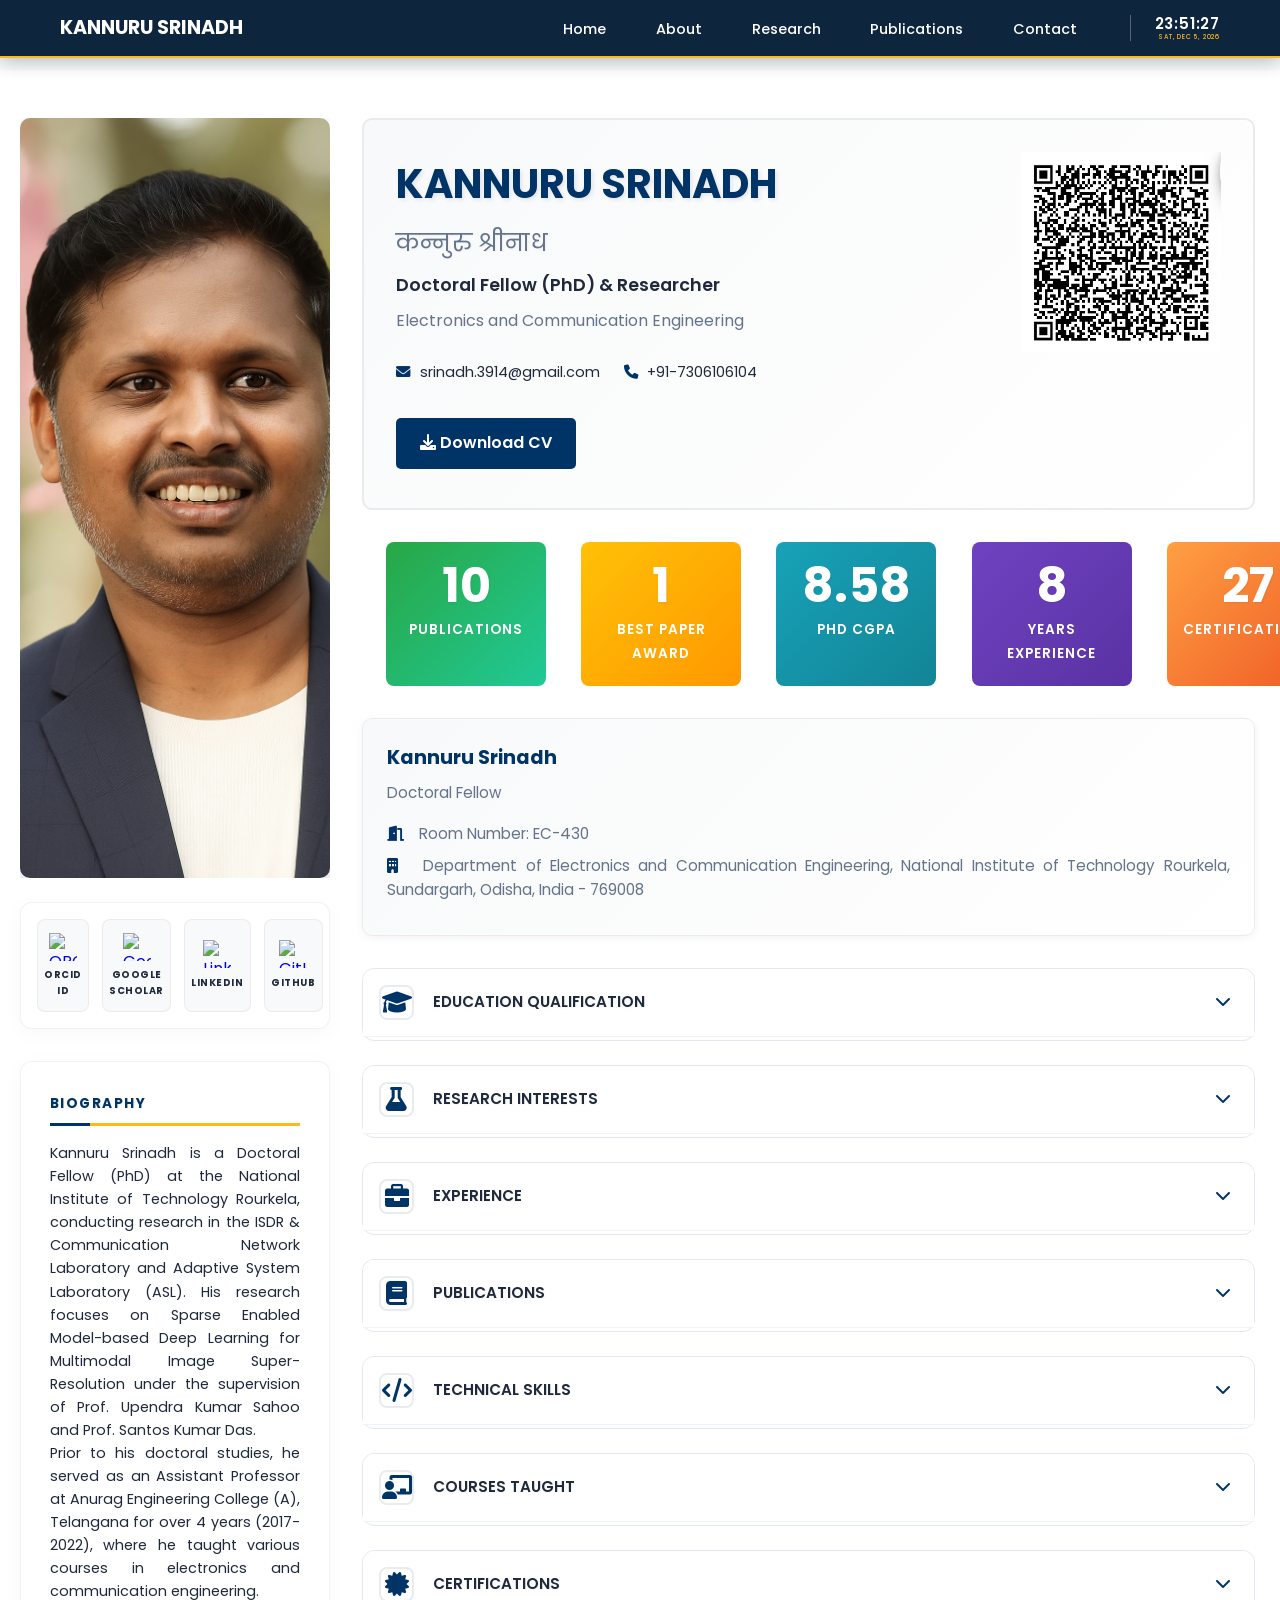
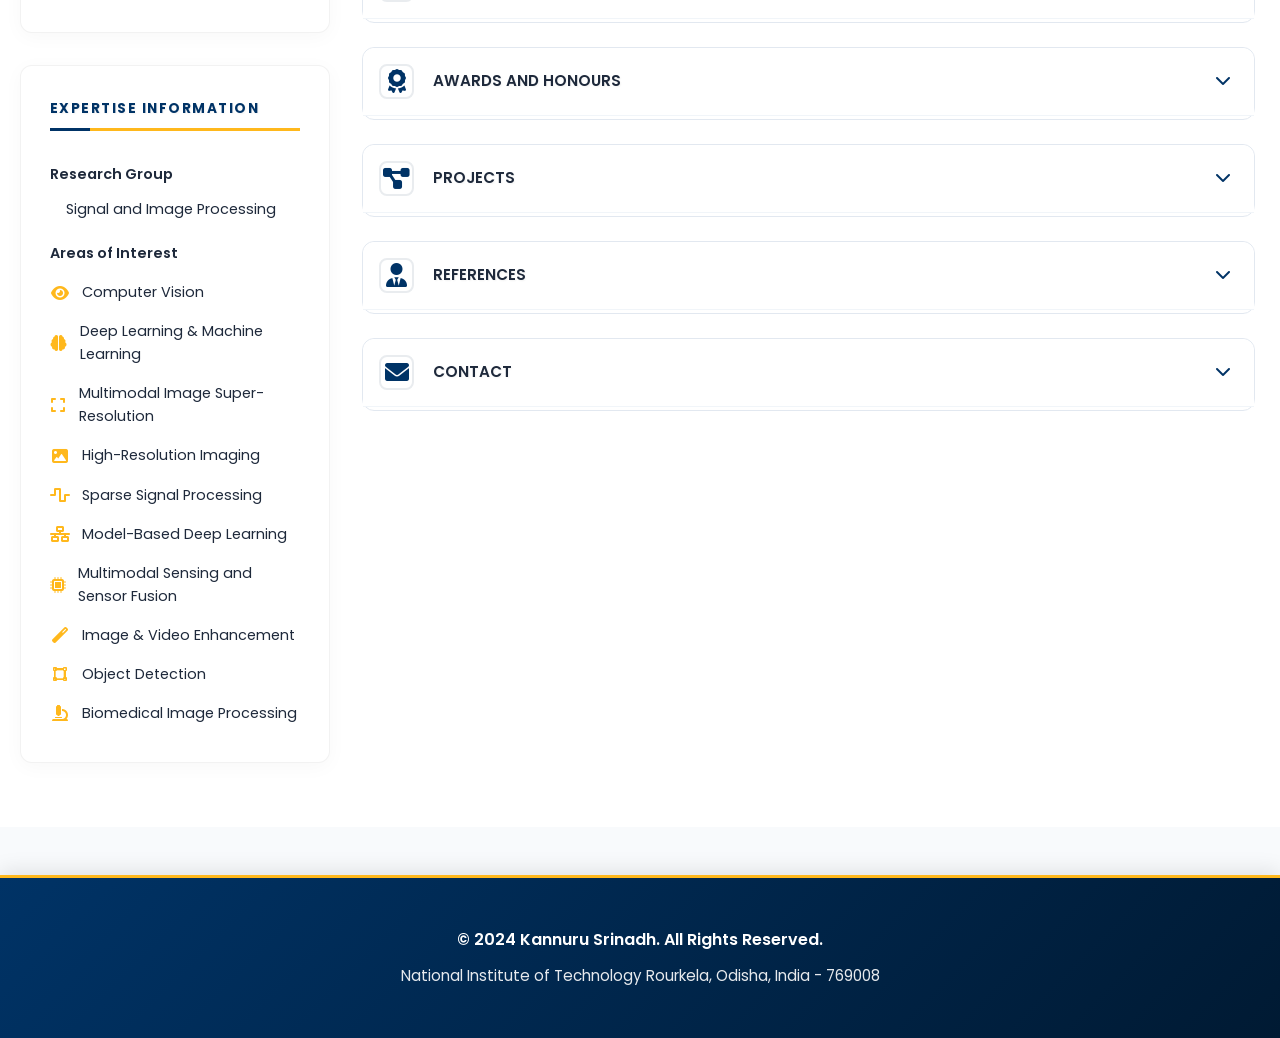
==== commit f9389b93: "s s" ====
--- a/index.html
+++ b/index.html
@@ -481,7 +481,8 @@
                                     <p class="pub-content">V. Kadha, B. B. Duddeti, <strong>K. Srinadh</strong>, S. K. Buddepu, L. Janjanam and K. Medhi, "From pixels to text: A deep learning survey of scene text detection and recognition", <em>Computers and Electrical Engineering</em>, vol. 135, 111139, July 2026, <a href="https://doi.org/10.1016/j.compeleceng.2026.111139" target="_blank" class="doi-link">10.1016/j.compeleceng.2026.111139</a></p>
                                     <span class="badge badge-blue">Article</span>
                                     <span class="badge badge-green">SCI Q1</span>
-                                    <span class="badge badge-purple">IF: 8.0</span>
+                                    <span class="badge badge-purple">IF: 4.9</span>
+                                    <span class="badge badge-teal">CiteScore: 10.7</span>
                                 </div>
 
                                 <div class="publication-item publication-journal">
--- a/styles-two-column.css
+++ b/styles-two-column.css
@@ -813,6 +813,8 @@
 
 .badge-green { background: var(--green); }
 .badge-blue { background: var(--blue); }
+.badge-purple { background: var(--purple); }
+.badge-teal { background: #20c997; }
 
 /* Skills Icon Row Layout */
 .skills-icon-row {
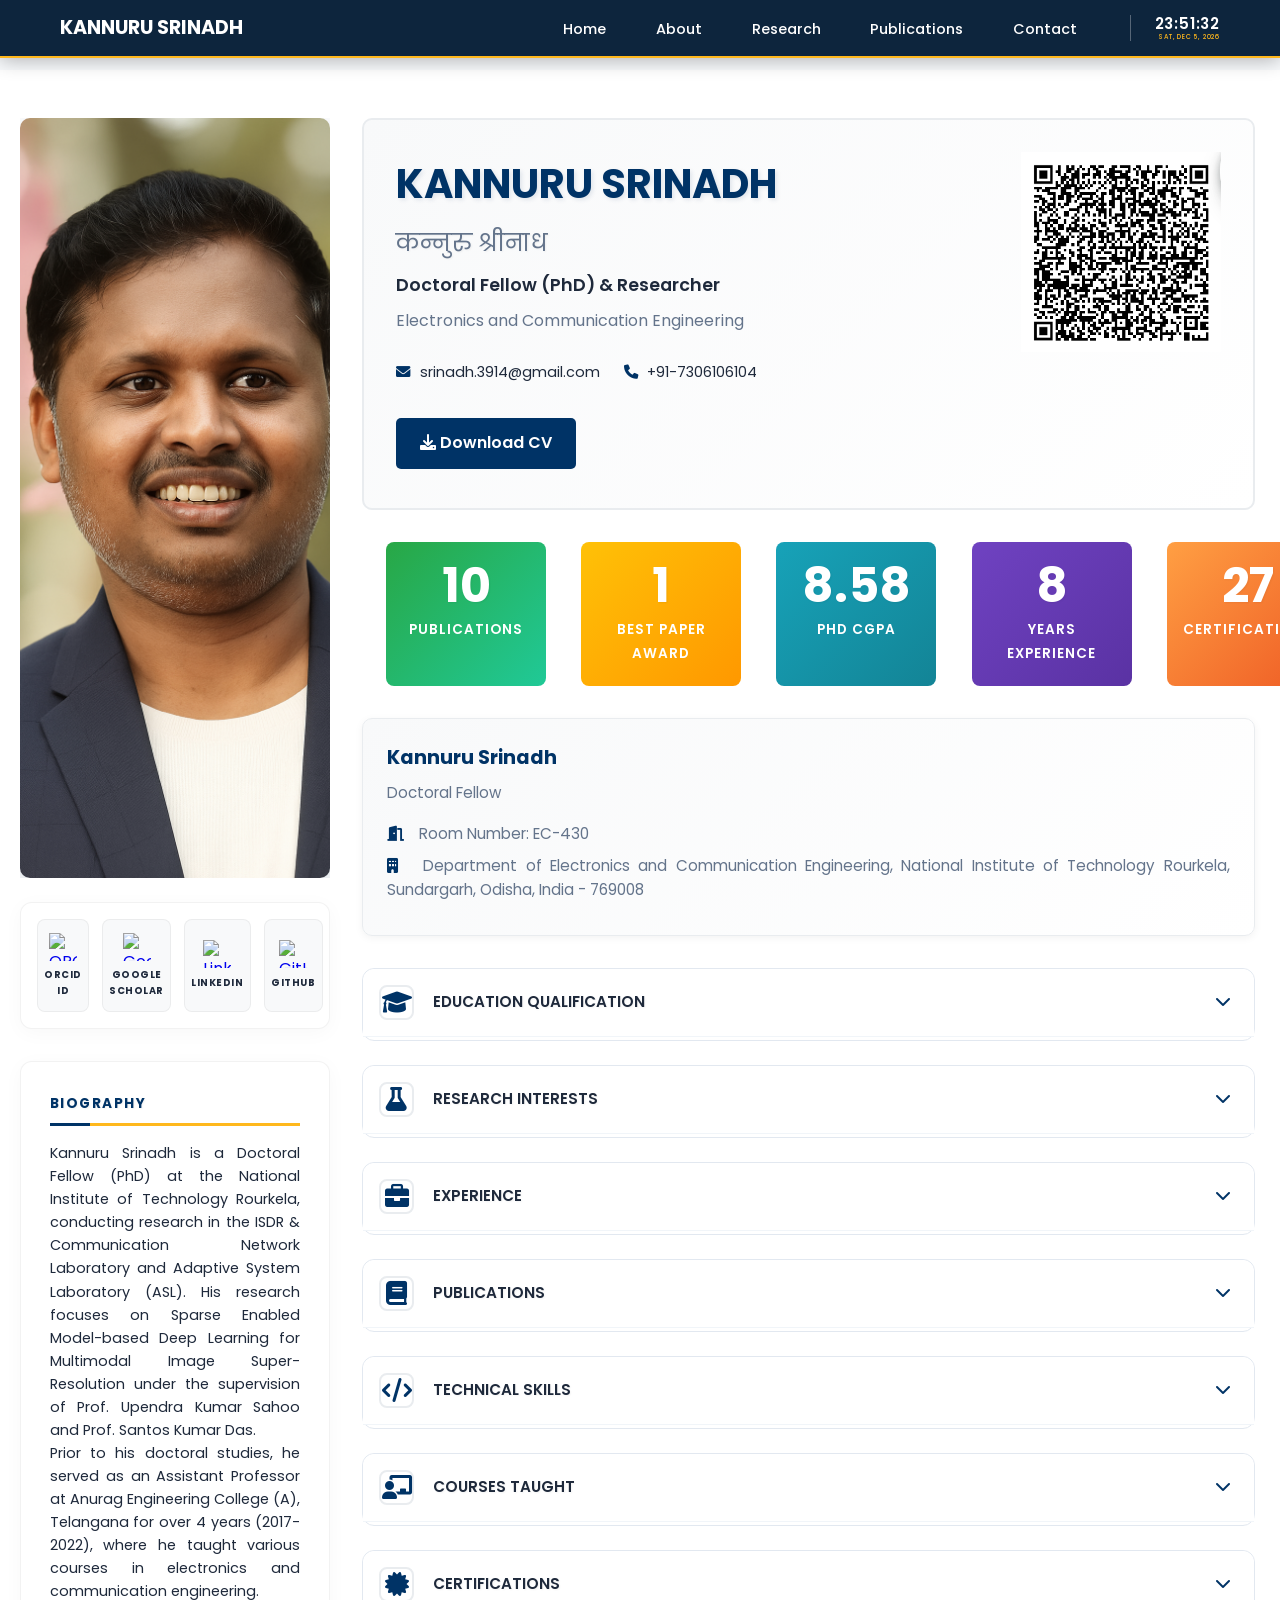
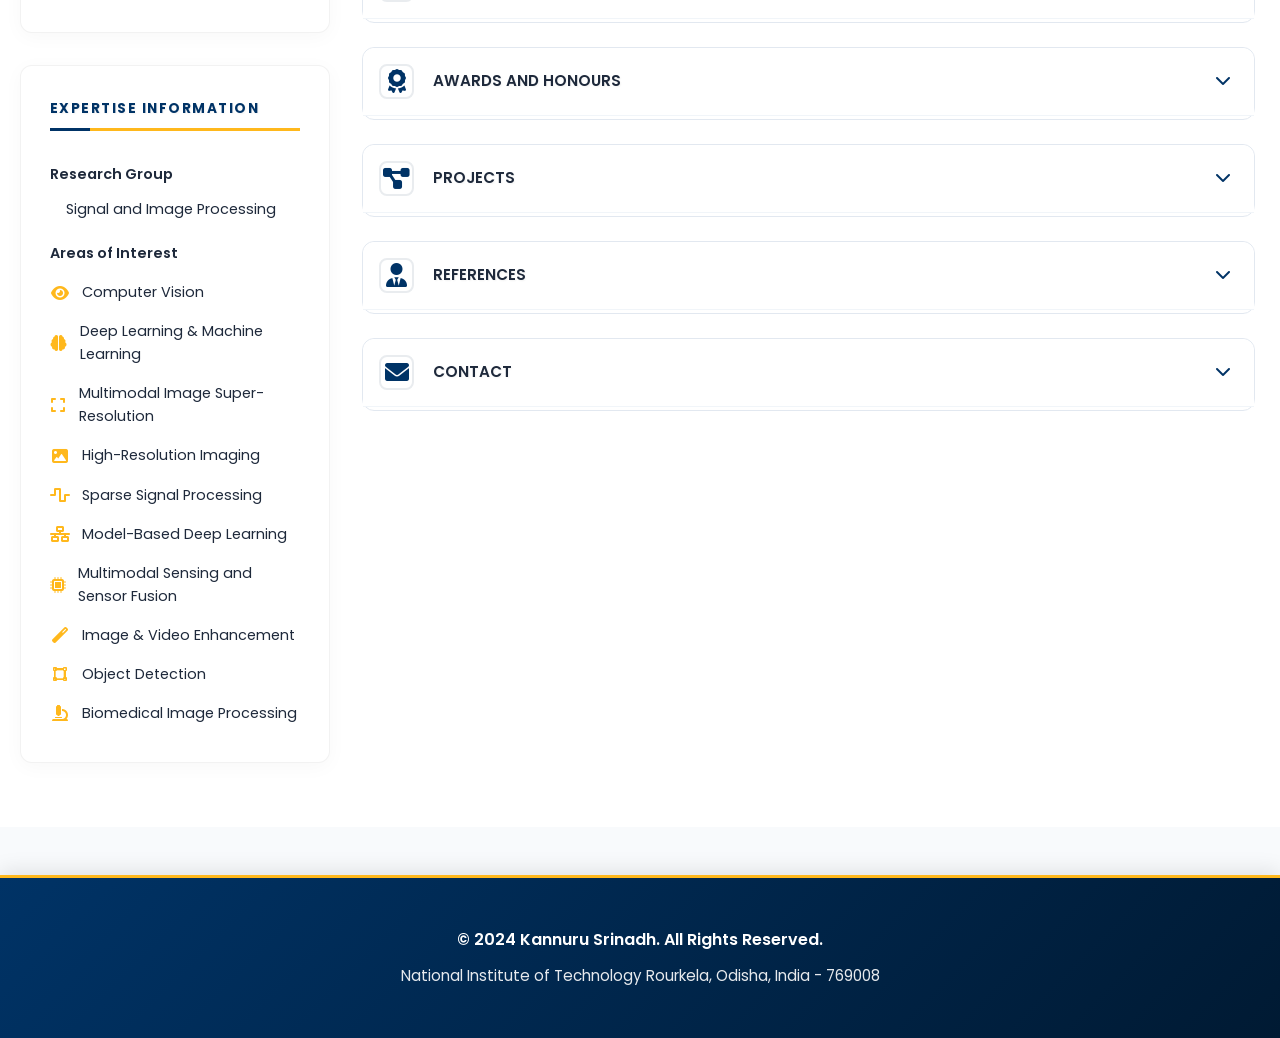
==== commit a450cb72: "Update index.html" ====
--- a/index.html
+++ b/index.html
@@ -493,7 +493,7 @@
 
                                 <h4 class="publication-section-title">Peer-Reviewed Conference Papers</h4>
                                 <div class="publication-item publication-conference">
-                                    <p class="pub-content">A. Kumar, Y. D. Kumar, <strong>K. Srinadh</strong> and U. K. Sahoo, "UCRS: Uncertainty-Calibrated Region Sampling for Real-Time Small Object Detection in High-Resolution Images", in <em>2026 National Conference on Communications (NCC)</em>, Hyderabad, India, IIT Hyderabad 2026, pp. 1234-1238, <a href="https://ee.iith.ac.in/NCC2026/index.html" target="_blank" class="doi-link">NCC 2026</a></p>
+                                    <p class="pub-content">A. Kumar, Y. D. Kumar, <strong>K. Srinadh</strong> and U. K. Sahoo, "UCRS: Uncertainty-Calibrated Region Sampling for Real-Time Small Object Detection in High-Resolution Images", in <em>2026 National Conference on Communications (NCC)</em>, Hyderabad, India, 2026, pp. 418-423, <a href="https://doi.org/10.1109/NCC68160.2026.11479125" target="_blank" class="doi-link">10.1109/NCC68160.2026.11479125</a></p>
                                     <span class="badge badge-blue">Inproceedings</span>
                                     <span class="badge badge-green">IEEE</span>
                                 </div>
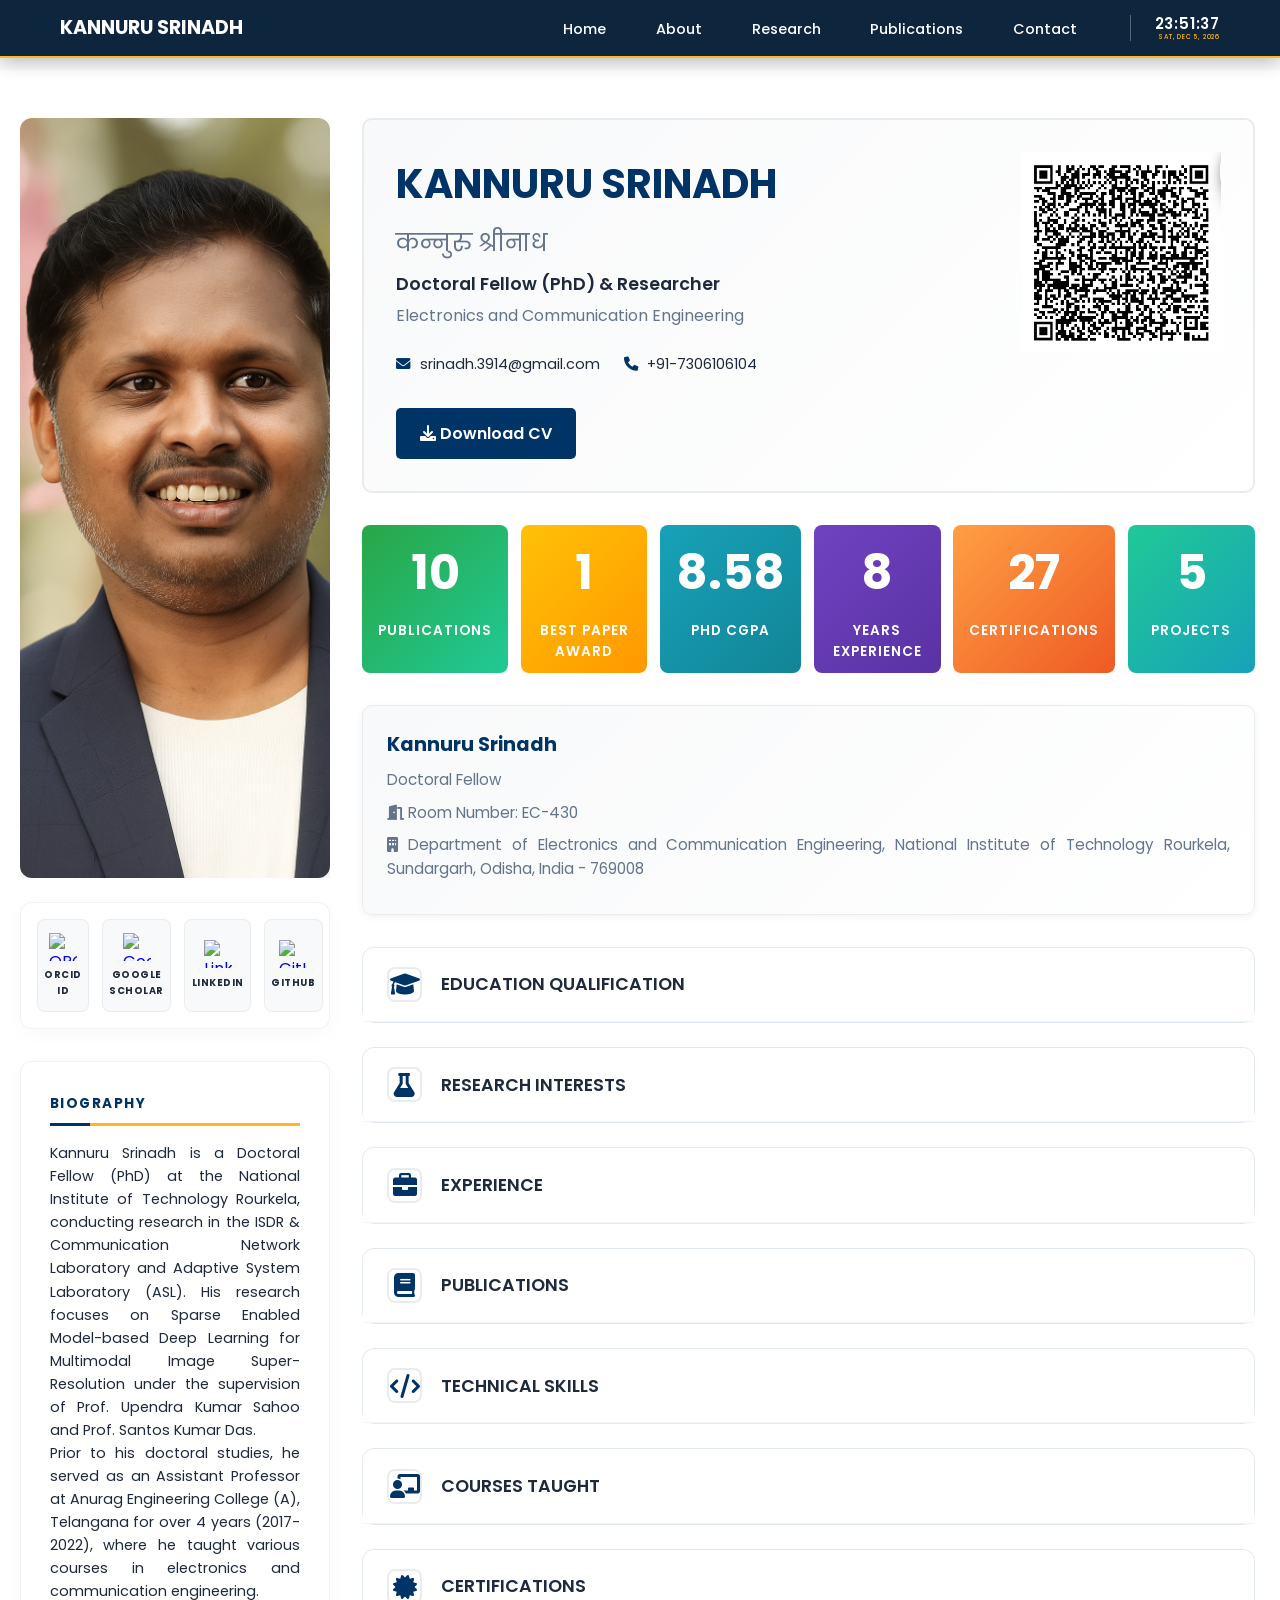
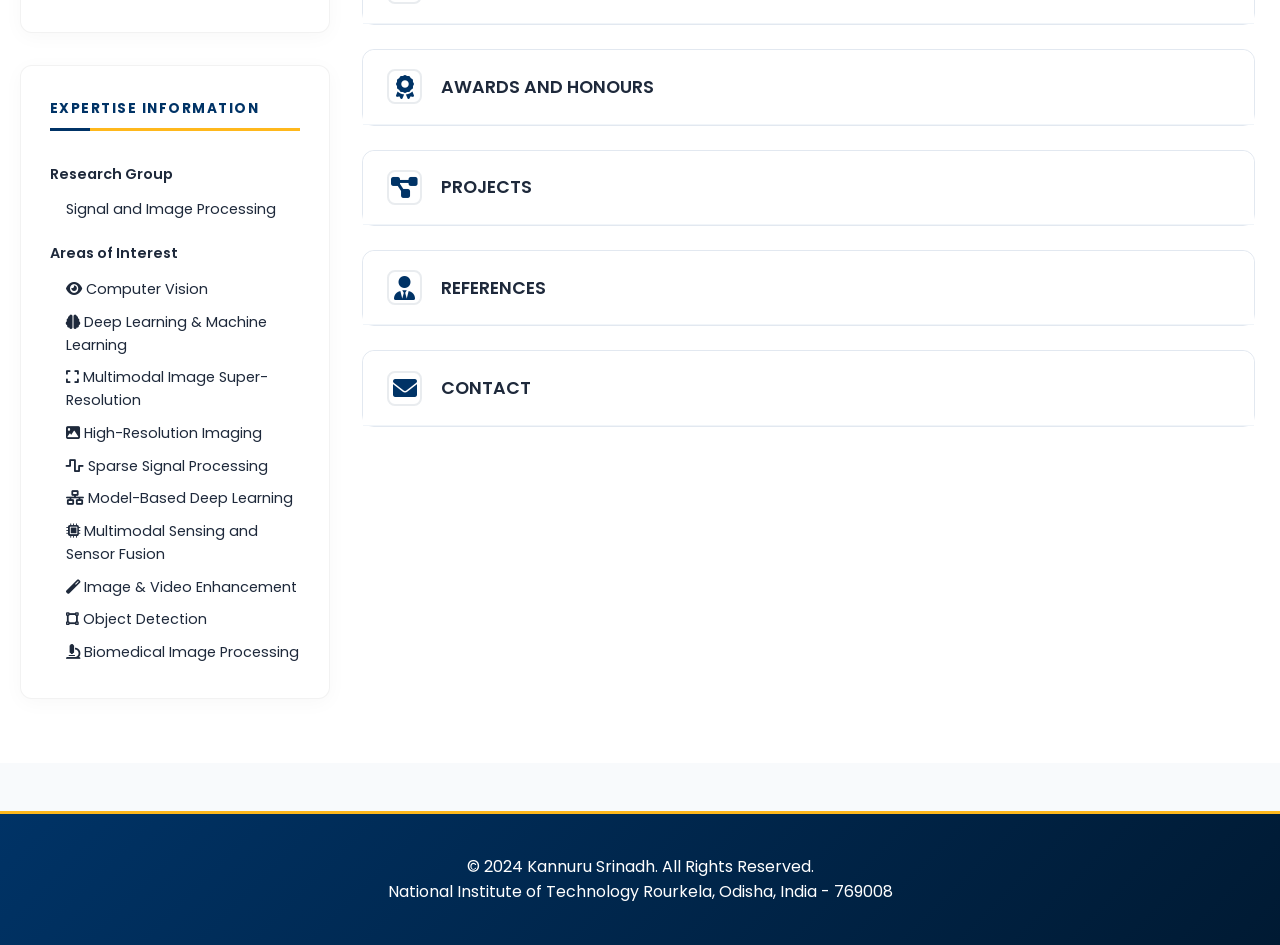
==== commit 4afcd9a9: "Update index.html" ====
--- a/index.html
+++ b/index.html
@@ -415,12 +415,18 @@
                             </div>
                             <div class="accordion-content">
                                 <ul class="content-list">
-                                    <li><strong>Multimodal Image Super-Resolution:</strong> Researching RGB–NIR and RGB–Thermal image enhancement.</li>
-                                    <li><strong>Deep Learning Architectures:</strong> Developing Model-Based and Sparse-Enabled neural networks.</li>
-                                    <li><strong>High-Resolution Reconstruction:</strong> Focused on surveillance and remote sensing applications.</li>
-                                    <li><strong>Object Detection:</strong> Implementing real-time detection in high-resolution scenes.</li>
-                                    <li><strong>Sparse Signal Processing:</strong> Utilizing sparse representation for image restoration.</li>
-                                    <li><strong>Medical Imaging:</strong> Enhancement and bias field correction for MRI data.</li>
+                                    <li><strong>Multimodal Image Super-Resolution:</strong> Researching RGB–NIR and
+                                        RGB–Thermal image enhancement.</li>
+                                    <li><strong>Deep Learning Architectures:</strong> Developing Model-Based and
+                                        Sparse-Enabled neural networks.</li>
+                                    <li><strong>High-Resolution Reconstruction:</strong> Focused on surveillance and
+                                        remote sensing applications.</li>
+                                    <li><strong>Object Detection:</strong> Implementing real-time detection in
+                                        high-resolution scenes.</li>
+                                    <li><strong>Sparse Signal Processing:</strong> Utilizing sparse representation for
+                                        image restoration.</li>
+                                    <li><strong>Medical Imaging:</strong> Enhancement and bias field correction for MRI
+                                        data.</li>
                                 </ul>
                             </div>
                         </div>
@@ -440,7 +446,8 @@
                                         • Conducting research on Sparse Enabled Model based Deep Learning for Multimodal
                                         Image Superresolution<br>
                                         • Developed novel deep learning architectures for multimodal sensor fusion<br>
-                                        • Implementing sparse representation techniques for high-fidelity image reconstruction<br>
+                                        • Implementing sparse representation techniques for high-fidelity image
+                                        reconstruction<br>
                                         • Analyzing model-based deep learning frameworks for various imaging modalities
                                     </li>
                                 </ul>
@@ -478,7 +485,12 @@
 
                                 <h4 class="publication-section-title">Peer-Reviewed Journal Articles</h4>
                                 <div class="publication-item publication-journal">
-                                    <p class="pub-content">V. Kadha, B. B. Duddeti, <strong>K. Srinadh</strong>, S. K. Buddepu, L. Janjanam and K. Medhi, "From pixels to text: A deep learning survey of scene text detection and recognition", <em>Computers and Electrical Engineering</em>, vol. 135, 111139, July 2026, <a href="https://doi.org/10.1016/j.compeleceng.2026.111139" target="_blank" class="doi-link">10.1016/j.compeleceng.2026.111139</a></p>
+                                    <p class="pub-content">V. Kadha, B. B. Duddeti, <strong>K. Srinadh</strong>, S. K.
+                                        Buddepu, L. Janjanam and K. Medhi, "From pixels to text: A deep learning survey
+                                        of scene text detection and recognition", <em>Computers and Electrical
+                                            Engineering</em>, vol. 135, 111139, July 2026, <a
+                                            href="https://doi.org/10.1016/j.compeleceng.2026.111139" target="_blank"
+                                            class="doi-link">10.1016/j.compeleceng.2026.111139</a></p>
                                     <span class="badge badge-blue">Article</span>
                                     <span class="badge badge-green">SCI Q1</span>
                                     <span class="badge badge-purple">IF: 4.9</span>
@@ -486,57 +498,95 @@
                                 </div>
 
                                 <div class="publication-item publication-journal">
-                                    <p class="pub-content"><strong>Kannuru Srinadh</strong>, "Task-Aware Super-Resolution for Brain MRI: An Evaluation Framework Based on Downstream Segmentation Utility", submitted to <em>Biomedical Signal Processing and Control</em>, 2026</p>
+                                    <p class="pub-content"><strong>Kannuru Srinadh</strong>, "Task-Aware
+                                        Super-Resolution for Brain MRI: An Evaluation Framework Based on Downstream
+                                        Segmentation Utility", submitted to <em>Biomedical Signal Processing and
+                                            Control</em>, 2026</p>
                                     <span class="badge badge-blue">Article</span>
                                     <span class="badge badge-yellow">Under Review</span>
                                 </div>
 
                                 <h4 class="publication-section-title">Peer-Reviewed Conference Papers</h4>
                                 <div class="publication-item publication-conference">
-                                    <p class="pub-content">A. Kumar, Y. D. Kumar, <strong>K. Srinadh</strong> and U. K. Sahoo, "UCRS: Uncertainty-Calibrated Region Sampling for Real-Time Small Object Detection in High-Resolution Images", in <em>2026 National Conference on Communications (NCC)</em>, Hyderabad, India, 2026, pp. 418-423, <a href="https://doi.org/10.1109/NCC68160.2026.11479125" target="_blank" class="doi-link">10.1109/NCC68160.2026.11479125</a></p>
+                                    <p class="pub-content">A. Kumar, Y. D. Kumar, <strong>K. Srinadh</strong> and U. K.
+                                        Sahoo, "UCRS: Uncertainty-Calibrated Region Sampling for Real-Time Small Object
+                                        Detection in High-Resolution Images", in <em>2026 National Conference on
+                                            Communications (NCC)</em>, Hyderabad, India, 2026, pp. 418-423, <a
+                                            href="https://doi.org/10.1109/NCC68160.2026.11479125" target="_blank"
+                                            class="doi-link">10.1109/NCC68160.2026.11479125</a></p>
                                     <span class="badge badge-blue">Inproceedings</span>
                                     <span class="badge badge-green">IEEE</span>
                                 </div>
 
                                 <div class="publication-item publication-conference">
-                                    <p class="pub-content"><strong>Kannuru Srinadh</strong>, Valaparla David, Karlapudi Ramakrishna, Goruputi Lakshmi, "HAD-SR: Hybrid Attention-Augmented Dictionary Learning for Unpaired Image Super-Resolution", in <em>2026 National Conference on Communications (NCC)</em>, Hyderabad, India, IIT Hyderabad 2026, <a href="https://ee.iith.ac.in/NCC2026/index.html" target="_blank" class="doi-link">NCC 2026</a></p>
+                                    <p class="pub-content"><strong>Kannuru Srinadh</strong>, Valaparla David, Karlapudi
+                                        Ramakrishna, Goruputi Lakshmi, "HAD-SR: Hybrid Attention-Augmented Dictionary
+                                        Learning for Unpaired Image Super-Resolution", in <em>2026 National Conference
+                                            on Communications (NCC)</em>, Hyderabad, India, IIT Hyderabad 2026, <a
+                                            href="https://ee.iith.ac.in/NCC2026/index.html" target="_blank"
+                                            class="doi-link">NCC 2026</a></p>
                                     <span class="badge badge-blue">Inproceedings</span>
                                     <span class="badge badge-green">IEEE</span>
                                 </div>
 
                                 <div class="publication-item publication-conference">
-                                    <p class="pub-content"><strong>K. Srinadh</strong>, K. Ramakrishna, V. David and G. Lakshmi, "Dual Multiplicative Intrinsic Components Optimization for Enhanced MRI Bias Field Correction", in <em>2025 6th International Conference on Recent Advances in Information Technology (RAIT)</em>, Dhanbad, India, IEEE 2025, pp. 1-6, <a href="https://doi.org/10.1109/RAIT65068.2025.11089089" target="_blank" class="doi-link">10.1109/RAIT65068.2025.11089089</a></p>
+                                    <p class="pub-content"><strong>K. Srinadh</strong>, K. Ramakrishna, V. David and G.
+                                        Lakshmi, "Dual Multiplicative Intrinsic Components Optimization for Enhanced MRI
+                                        Bias Field Correction", in <em>2025 6th International Conference on Recent
+                                            Advances in Information Technology (RAIT)</em>, Dhanbad, India, IEEE 2025,
+                                        pp. 1-6, <a href="https://doi.org/10.1109/RAIT65068.2025.11089089"
+                                            target="_blank" class="doi-link">10.1109/RAIT65068.2025.11089089</a></p>
                                     <span class="badge badge-blue">Inproceedings</span>
                                     <span class="badge badge-green">IEEE</span>
                                 </div>
 
                                 <div class="publication-item publication-conference">
-                                    <p class="pub-content">S. Rana, <strong>K. Srinadh</strong>, K. Bhagyasekhar, V. K. Kappala and S. K. Das, "Performance Analysis of FSO Communication Under Foggy Conditions", in <em>2025 4th International Conference on Range Technology (ICORT)</em>, Chandipur, Balasore, India, IEEE 2025, pp. 1-6, <a href="https://doi.org/10.1109/ICORT64008.2025.11115410" target="_blank" class="doi-link">10.1109/ICORT64008.2025.11115410</a></p>
+                                    <p class="pub-content">S. Rana, <strong>K. Srinadh</strong>, K. Bhagyasekhar, V. K.
+                                        Kappala and S. K. Das, "Performance Analysis of FSO Communication Under Foggy
+                                        Conditions", in <em>2025 4th International Conference on Range Technology
+                                            (ICORT)</em>, Chandipur, Balasore, India, IEEE 2025, pp. 1-6, <a
+                                            href="https://doi.org/10.1109/ICORT64008.2025.11115410" target="_blank"
+                                            class="doi-link">10.1109/ICORT64008.2025.11115410</a></p>
                                     <span class="badge badge-green">🏆 Best Paper Award</span>
                                     <span class="badge badge-blue">Inproceedings</span>
                                     <span class="badge badge-green">IEEE</span>
                                 </div>
 
                                 <div class="publication-item publication-conference">
-                                    <p class="pub-content"><strong>K. Srinadh</strong>, V. David, G. Lakshmi and K. Ramakrishna, "Unified Dictionary Training Approach for High-Resolution Image Enhancement", in <em>2024 4th International Conference on Artificial Intelligence and Signal Processing (AISP)</em>, VIJAYAWADA, India, IEEE 2024, pp. 01-05, <a href="https://doi.org/10.1109/AISP61711.2024.10870610" target="_blank" class="doi-link">10.1109/AISP61711.2024.10870610</a></p>
+                                    <p class="pub-content"><strong>K. Srinadh</strong>, V. David, G. Lakshmi and K.
+                                        Ramakrishna, "Unified Dictionary Training Approach for High-Resolution Image
+                                        Enhancement", in <em>2024 4th International Conference on Artificial
+                                            Intelligence and Signal Processing (AISP)</em>, VIJAYAWADA, India, IEEE
+                                        2024, pp. 01-05, <a href="https://doi.org/10.1109/AISP61711.2024.10870610"
+                                            target="_blank" class="doi-link">10.1109/AISP61711.2024.10870610</a></p>
                                     <span class="badge badge-blue">Inproceedings</span>
                                     <span class="badge badge-green">IEEE</span>
                                 </div>
 
                                 <div class="publication-item publication-conference">
-                                    <p class="pub-content"><strong>Kannuru Srinadh</strong>, Yerram Deekshith Kumar, Upendra Sahoo, Santos Ku Das, "QSRNet: Hybrid Quantum-Classical Learning with Variational Circuits for Enhanced Feature Representation in Image Super-Resolution", in <em>2026 Signal Processing and Communications Engineering (SPACE)</em>, 2026</p>
+                                    <p class="pub-content"><strong>Kannuru Srinadh</strong>, Yerram Deekshith Kumar,
+                                        Upendra Sahoo, Santos Ku Das, "QSRNet: Hybrid Quantum-Classical Learning with
+                                        Variational Circuits for Enhanced Feature Representation in Image
+                                        Super-Resolution", in <em>2026 Signal Processing and Communications Engineering
+                                            (SPACE)</em>, 2026</p>
                                     <span class="badge badge-blue">Inproceedings</span>
                                     <span class="badge badge-green">Accepted</span>
                                 </div>
 
                                 <div class="publication-item publication-conference">
-                                    <p class="pub-content">Yerram Deekshith Kumar, <strong>Kannuru Srinadh</strong>, Upendra Sahoo, "Hypergraph-Enhanced Lightweight Detection Architecture for Foreign Object Debris Identification on Airport Runways", in <em>2026 Signal Processing and Communications Engineering (SPACE)</em>, 2026</p>
+                                    <p class="pub-content">Yerram Deekshith Kumar, <strong>Kannuru Srinadh</strong>,
+                                        Upendra Sahoo, "Hypergraph-Enhanced Lightweight Detection Architecture for
+                                        Foreign Object Debris Identification on Airport Runways", in <em>2026 Signal
+                                            Processing and Communications Engineering (SPACE)</em>, 2026</p>
                                     <span class="badge badge-blue">Inproceedings</span>
                                     <span class="badge badge-green">Accepted</span>
                                 </div>
 
                                 <div class="publication-item publication-conference">
-                                    <p class="pub-content">Challa Bhagya Deepthi, <strong>Kannuru Srinadh</strong>, Yerram Deekshith Kumar, Upendra Sahoo, "From Detection to Tracking: Benchmarking YOLOv8 to YOLOv26 for Real-Time UAV Surveillance", in <em>2026 Signal Processing and Communications Engineering (SPACE)</em>, 2026</p>
+                                    <p class="pub-content">Challa Bhagya Deepthi, <strong>Kannuru Srinadh</strong>,
+                                        Yerram Deekshith Kumar, Upendra Sahoo, "From Detection to Tracking: Benchmarking
+                                        YOLOv8 to YOLOv26 for Real-Time UAV Surveillance", in <em>2026 Signal Processing
+                                            and Communications Engineering (SPACE)</em>, 2026</p>
                                     <span class="badge badge-blue">Inproceedings</span>
                                     <span class="badge badge-green">Accepted</span>
                                 </div>
@@ -678,7 +728,8 @@
                                         <div class="cert-info">
                                             <h4>Recent Trends in Computer Vision</h4>
                                             <span class="cert-meta">NIT Rourkela | 2023</span>
-                                            <a href="documents/Certificate_CSE_RTCV (12).jpg" target="_blank" class="btn-cert">
+                                            <a href="documents/Certificate_CSE_RTCV (12).jpg" target="_blank"
+                                                class="btn-cert">
                                                 <i class="fas fa-external-link-alt"></i> View Certificate
                                             </a>
                                         </div>
@@ -689,7 +740,8 @@
                                         <div class="cert-info">
                                             <h4>ICLDS 2024 - Dynamical Systems</h4>
                                             <span class="cert-meta">NIT Rourkela | 2024</span>
-                                            <a href="documents/Kannuru Srinadh_ICLDS2024 certificate.pdf" target="_blank" class="btn-cert">
+                                            <a href="documents/Kannuru Srinadh_ICLDS2024 certificate.pdf"
+                                                target="_blank" class="btn-cert">
                                                 <i class="fas fa-external-link-alt"></i> View Certificate
                                             </a>
                                         </div>
@@ -700,7 +752,8 @@
                                         <div class="cert-info">
                                             <h4>Electric Vehicle Technologies</h4>
                                             <span class="cert-meta">Gudlavalleru Eng. College | June 2020</span>
-                                            <a href="documents/Certificate for KANNURU SRINADH for _Feed Back Form_.pdf" target="_blank" class="btn-cert">
+                                            <a href="documents/Certificate for KANNURU SRINADH for _Feed Back Form_.pdf"
+                                                target="_blank" class="btn-cert">
                                                 <i class="fas fa-external-link-alt"></i> View Certificate
                                             </a>
                                         </div>
@@ -711,7 +764,8 @@
                                         <div class="cert-info">
                                             <h4>Internet of Things (IoT) FDP</h4>
                                             <span class="cert-meta">Anurag University | 2020</span>
-                                            <a href="documents/Kannuru SrinadhAnurag University (1).pdf" target="_blank" class="btn-cert">
+                                            <a href="documents/Kannuru SrinadhAnurag University (1).pdf" target="_blank"
+                                                class="btn-cert">
                                                 <i class="fas fa-external-link-alt"></i> View Certificate
                                             </a>
                                         </div>
@@ -733,7 +787,8 @@
                                         <div class="cert-info">
                                             <h4>Career Guidance in VLSI</h4>
                                             <span class="cert-meta">SV College of Engineering | 2020</span>
-                                            <a href="documents/Certificate for KANNURU SRINADH for __.pdf" target="_blank" class="btn-cert">
+                                            <a href="documents/Certificate for KANNURU SRINADH for __.pdf"
+                                                target="_blank" class="btn-cert">
                                                 <i class="fas fa-external-link-alt"></i> View Certificate
                                             </a>
                                         </div>
@@ -744,7 +799,8 @@
                                         <div class="cert-info">
                                             <h4>Research Methodology & Data Analysis</h4>
                                             <span class="cert-meta">NIT Rourkela | March 2023</span>
-                                            <a href="documents/KANNURU SRINADH (1).jpg" target="_blank" class="btn-cert">
+                                            <a href="documents/KANNURU SRINADH (1).jpg" target="_blank"
+                                                class="btn-cert">
                                                 <i class="fas fa-external-link-alt"></i> View Certificate
                                             </a>
                                         </div>
@@ -767,7 +823,8 @@
                                         <div class="cert-info">
                                             <h4>OBE - NBA Process (FDP)</h4>
                                             <span class="cert-meta">Narasaraopeta Engineering College | 2020</span>
-                                            <a href="documents/certificate-51-60-6.pdf" target="_blank" class="btn-cert">
+                                            <a href="documents/certificate-51-60-6.pdf" target="_blank"
+                                                class="btn-cert">
                                                 <i class="fas fa-external-link-alt"></i> View Certificate
                                             </a>
                                         </div>
@@ -778,7 +835,8 @@
                                         <div class="cert-info">
                                             <h4>Accreditation Framework of NAAC</h4>
                                             <span class="cert-meta">FDP Certification | 2020</span>
-                                            <a href="documents/naac certificates all-31-40-9.pdf" target="_blank" class="btn-cert">
+                                            <a href="documents/naac certificates all-31-40-9.pdf" target="_blank"
+                                                class="btn-cert">
                                                 <i class="fas fa-external-link-alt"></i> View Certificate
                                             </a>
                                         </div>
@@ -789,7 +847,8 @@
                                         <div class="cert-info">
                                             <h4>Research to Publication Workshop</h4>
                                             <span class="cert-meta">Anurag Group of Institutions | 2020</span>
-                                            <a href="documents/Srinadh.3914@gmail.com.pdf" target="_blank" class="btn-cert">
+                                            <a href="documents/Srinadh.3914@gmail.com.pdf" target="_blank"
+                                                class="btn-cert">
                                                 <i class="fas fa-external-link-alt"></i> View Certificate
                                             </a>
                                         </div>
@@ -822,7 +881,8 @@
                                         <div class="cert-info">
                                             <h4>Web Tools for Research</h4>
                                             <span class="cert-meta">Webinar Certification | 2022</span>
-                                            <a href="documents/KANNURU SRINADH  Certificate.pdf" target="_blank" class="btn-cert">
+                                            <a href="documents/KANNURU SRINADH  Certificate.pdf" target="_blank"
+                                                class="btn-cert">
                                                 <i class="fas fa-external-link-alt"></i> View Certificate
                                             </a>
                                         </div>
@@ -833,7 +893,8 @@
                                         <div class="cert-info">
                                             <h4>NAAC Awareness Program</h4>
                                             <span class="cert-meta">MMIT Certification | May 2020</span>
-                                            <a href="documents/MMIT_NAAC Awareness Program Certificate  8656.pdf" target="_blank" class="btn-cert">
+                                            <a href="documents/MMIT_NAAC Awareness Program Certificate  8656.pdf"
+                                                target="_blank" class="btn-cert">
                                                 <i class="fas fa-external-link-alt"></i> View Certificate
                                             </a>
                                         </div>
@@ -844,7 +905,8 @@
                                         <div class="cert-info">
                                             <h4>Computer Fundamentals</h4>
                                             <span class="cert-meta">Swayam | November 2019</span>
-                                            <a href="documents/COMPUTER FUNDAMENTALS certificate.pdf" target="_blank" class="btn-cert">
+                                            <a href="documents/COMPUTER FUNDAMENTALS certificate.pdf" target="_blank"
+                                                class="btn-cert">
                                                 <i class="fas fa-external-link-alt"></i> View Certificate
                                             </a>
                                         </div>
@@ -855,7 +917,8 @@
                                         <div class="cert-info">
                                             <h4>Data Science for All with R</h4>
                                             <span class="cert-meta">NIT Warangal | Feb 22–26, 2023</span>
-                                            <a href="documents/E-certificate-List-1-26.pdf" target="_blank" class="btn-cert">
+                                            <a href="documents/E-certificate-List-1-26.pdf" target="_blank"
+                                                class="btn-cert">
                                                 <i class="fas fa-external-link-alt"></i> View Certificate
                                             </a>
                                         </div>
@@ -866,7 +929,8 @@
                                         <div class="cert-info">
                                             <h4>DIGITAL COMMUNICATIONS Technical Quiz</h4>
                                             <span class="cert-meta">Professional Assessment | 2020</span>
-                                            <a href="documents/Certificate for KANNURU SRINADH for _Technical Quiz on _Digital ..._.pdf" target="_blank" class="btn-cert">
+                                            <a href="documents/Certificate for KANNURU SRINADH for _Technical Quiz on _Digital ..._.pdf"
+                                                target="_blank" class="btn-cert">
                                                 <i class="fas fa-external-link-alt"></i> View Certificate
                                             </a>
                                         </div>
@@ -877,7 +941,8 @@
                                         <div class="cert-info">
                                             <h4>NBA Knowledge Assessment</h4>
                                             <span class="cert-meta">Academic Excellence | 2020</span>
-                                            <a href="documents/Certificate for KANNURU SRINADH for _Test your Knowledge on NBA ..._.pdf" target="_blank" class="btn-cert">
+                                            <a href="documents/Certificate for KANNURU SRINADH for _Test your Knowledge on NBA ..._.pdf"
+                                                target="_blank" class="btn-cert">
                                                 <i class="fas fa-external-link-alt"></i> View Certificate
                                             </a>
                                         </div>
@@ -888,7 +953,8 @@
                                         <div class="cert-info">
                                             <h4>Anurag University Excellence</h4>
                                             <span class="cert-meta">Professional Development | 2020</span>
-                                            <a href="documents/Kannuru SrinadhAnurag University.pdf" target="_blank" class="btn-cert">
+                                            <a href="documents/Kannuru SrinadhAnurag University.pdf" target="_blank"
+                                                class="btn-cert">
                                                 <i class="fas fa-external-link-alt"></i> View Certificate
                                             </a>
                                         </div>
@@ -910,7 +976,8 @@
                                         <div class="cert-info">
                                             <h4>NCC 2026 - Communications</h4>
                                             <span class="cert-meta">IIT Hyderabad | Feb 26 – March 1, 2026</span>
-                                            <a href="documents/Certificate_Kannuru_Srinadh.pdf" target="_blank" class="btn-cert">
+                                            <a href="documents/Certificate_Kannuru_Srinadh.pdf" target="_blank"
+                                                class="btn-cert">
                                                 <i class="fas fa-external-link-alt"></i> View Certificate
                                             </a>
                                         </div>
@@ -933,7 +1000,8 @@
                                         <div class="cert-info">
                                             <h4>Computational Engineering with AI/ML</h4>
                                             <span class="cert-meta">NIT Rourkela | March 16–20, 2026</span>
-                                            <a href="documents/KANNURU SRINADH (1).pdf" target="_blank" class="btn-cert">
+                                            <a href="documents/KANNURU SRINADH (1).pdf" target="_blank"
+                                                class="btn-cert">
                                                 <i class="fas fa-external-link-alt"></i> View Certificate
                                             </a>
                                         </div>
@@ -945,7 +1013,8 @@
                                             <h4>Inner Engineering Program</h4>
                                             <span class="cert-meta">Isha Foundation | 05 Jan 2026</span>
                                             <span class="cert-id">ID: CERT001380</span>
-                                            <a href="documents/Certificate_CERT001380.pdf" target="_blank" class="btn-cert">
+                                            <a href="documents/Certificate_CERT001380.pdf" target="_blank"
+                                                class="btn-cert">
                                                 <i class="fas fa-external-link-alt"></i> View Certificate
                                             </a>
                                         </div>
@@ -956,7 +1025,8 @@
                                         <div class="cert-info">
                                             <h4>Radar Signal & Image Processing</h4>
                                             <span class="cert-meta">NIT Rourkela | Feb 23–27, 2026</span>
-                                            <a href="documents/KANNURU SRINADH (2).pdf" target="_blank" class="btn-cert">
+                                            <a href="documents/KANNURU SRINADH (2).pdf" target="_blank"
+                                                class="btn-cert">
                                                 <i class="fas fa-external-link-alt"></i> View Certificate
                                             </a>
                                         </div>
@@ -1114,7 +1184,7 @@
                                     <div class="contact-info-box">
                                         <h4>Contact Information</h4>
                                         <p><i class="fas fa-envelope"></i> srinadh.3914@gmail.com</p>
-                                        <p><i class="fas fa-phone"></i> +91-7306106104</p>
+                                        <p><i class="fas fa-phone"></i> +91-730 610 6104</p>
                                         <p><i class="fas fa-map-marker-alt"></i> NIT Rourkela, Odisha - 769008</p>
                                     </div>
                                     <div class="contact-form-box">
--- a/styles-two-column.css
+++ b/styles-two-column.css
@@ -64,7 +64,7 @@
     justify-content: space-between;
     align-items: center;
     padding: 0.8rem 0;
-    position: relative; /* Base for absolute clock centering */
+    position: relative;
 }
 
 .nav-logo {
@@ -72,7 +72,7 @@
     font-weight: 700;
     color: white;
     text-decoration: none;
-    white-space: nowrap; /* Keep on one line */
+    white-space: nowrap;
     flex: 0 0 auto;
 }
 
@@ -82,7 +82,7 @@
     padding-left: 1.5rem;
     border-left: 1px solid rgba(255, 255, 255, 0.3);
     margin-left: 1rem;
-    white-space: nowrap; /* Prevent wrapping */
+    white-space: nowrap;
 }
 
 .nav-datetime {
@@ -109,7 +109,7 @@
     font-family: 'Poppins', sans-serif;
     margin: 0;
     display: block;
-    white-space: nowrap; /* Direct fix for time wrapping */
+    white-space: nowrap;
 }
 
 .nav-date {
@@ -124,34 +124,18 @@
 
 /* Animations */
 @keyframes fadeInSlide {
-    from {
-        opacity: 0;
-        transform: translateY(-50%) translateX(20px);
-    }
-    to {
-        opacity: 1;
-        transform: translateY(-50%) translateX(0);
-    }
+    from { opacity: 0; transform: translateY(-50%) translateX(20px); }
+    to { opacity: 1; transform: translateY(-50%) translateX(0); }
 }
 
 @keyframes glow {
-    0%, 100% {
-        text-shadow: 0 0 20px rgba(255, 255, 255, 0.5), 0 0 40px rgba(255, 184, 28, 0.3);
-    }
-    50% {
-        text-shadow: 0 0 30px rgba(255, 255, 255, 0.8), 0 0 60px rgba(255, 184, 28, 0.6), 0 0 80px rgba(255, 184, 28, 0.4);
-    }
+    0%, 100% { text-shadow: 0 0 20px rgba(255, 255, 255, 0.5), 0 0 40px rgba(255, 184, 28, 0.3); }
+    50% { text-shadow: 0 0 30px rgba(255, 255, 255, 0.8), 0 0 60px rgba(255, 184, 28, 0.6), 0 0 80px rgba(255, 184, 28, 0.4); }
 }
 
 @keyframes slideIn {
-    from {
-        opacity: 0;
-        transform: translateX(10px);
-    }
-    to {
-        opacity: 0.95;
-        transform: translateX(0);
-    }
+    from { opacity: 0; transform: translateX(10px); }
+    to { opacity: 0.95; transform: translateX(0); }
 }
 
 .nav-toggle {
@@ -223,8 +207,6 @@
     transform: scale(1.02);
     filter: grayscale(0%);
 }
-
-
 
 /* Sidebar Boxes */
 .sidebar-box {
@@ -371,7 +353,7 @@
     transition: color 0.3s ease;
 }
 
-/* Brand-specific hover effects - Super-Specific Fix */
+/* Brand-specific hover effects */
 .academic-identity .identity-item.identity-orcid:hover {
     background: #f8fff0 !important;
     border: 2px solid #a6ce39 !important;
@@ -466,8 +448,7 @@
     font-size: 0.9rem;
     color: var(--text-dark);
     display: flex;
-    align-items: center;
-    gap: 0.6rem;
+    align-items: center; gap: 0.6rem;
 }
 
 .contact-info-header i {
@@ -557,10 +538,6 @@
     border-color: var(--gold);
 }
 
-.scholar-info {
-    margin-bottom: 1rem;
-}
-
 .scholar-box h4 {
     color: var(--navy-blue);
     font-size: 1.2rem;
@@ -576,23 +553,12 @@
     line-height: 1.6;
 }
 
-.scholar-box i {
-    color: var(--navy-blue);
-    margin-right: 0.5rem;
-    min-width: 20px;
-}
-
 /* Accordion */
-.accordion-container {
-    margin-top: 2rem;
-}
-
 .accordion-item {
     background: white;
     margin-bottom: 1.5rem;
     border-radius: 12px;
     border: 1px solid #e2e8f0;
-    overflow: visible; /* Changed from hidden to allow sticky headers */
     transition: all 0.3s cubic-bezier(0.4, 0, 0.2, 1);
     position: relative;
 }
@@ -610,18 +576,12 @@
     display: flex;
     align-items: center;
     gap: 1.2rem;
-    position: sticky; /* Modern Sticky Header */
-    top: 70px; /* Just below the navbar */
+    position: sticky;
+    top: 70px;
     z-index: 100;
     transition: all 0.3s ease;
     border-bottom: 1px solid #f1f5f9;
     border-radius: 12px 12px 0 0;
-}
-
-.accordion-item.active .accordion-header {
-    background: #f8fafc;
-    border-bottom: 2px solid var(--gold);
-    box-shadow: 0 4px 12px rgba(0,0,0,0.03);
 }
 
 .accordion-header i {
@@ -635,14 +595,6 @@
     background: white;
     border-radius: 8px;
     border: 2px solid #e9ecef;
-    transition: all 0.3s ease;
-}
-
-.accordion-header:hover i {
-    color: var(--gold);
-    border-color: var(--gold);
-    transform: scale(1.1);
-    box-shadow: 0 4px 12px rgba(255, 184, 28, 0.3);
 }
 
 .accordion-header h3 {
@@ -650,87 +602,19 @@
     color: var(--text-dark);
     font-size: 1.1rem;
     font-weight: 600;
-    transition: color 0.3s ease;
-}
-
-.accordion-header:hover h3 {
-    color: var(--navy-blue);
-}
-
-.accordion-header::after {
-    content: '\f078';
-    font-family: 'Font Awesome 6 Free';
-    font-weight: 900;
-    position: absolute;
-    right: 1.5rem;
-    color: var(--navy-blue);
-    transition: all 0.3s ease;
-}
-
-.accordion-header:hover::after {
-    color: var(--gold);
-    transform: translateY(2px);
-}
-
-.accordion-header.active::after {
-    transform: rotate(180deg);
-    color: var(--gold);
 }
 
 .accordion-content {
     padding: 0 1.5rem;
     max-height: 0;
-    overflow: hidden; /* Keep hidden for the transition */
+    overflow: hidden;
     transition: all 0.5s cubic-bezier(0.4, 0, 0.2, 1);
     background: white;
 }
 
 .accordion-item.active .accordion-content {
     padding: 1.5rem;
-    max-height: none; /* Changed for modern multi-expand */
-}
-
-.accordion-content p {
-    text-align: justify;
-    text-justify: inter-word;
-    line-height: 1.8;
-    margin-bottom: 1rem;
-}
-
-.accordion-content h4 {
-    color: var(--navy-blue);
-    font-size: 1.1rem;
-    font-weight: 600;
-    margin: 1.5rem 0 1rem;
-}
-
-.accordion-content ul li {
-    line-height: 1.8;
-}
-
-.content-list {
-    list-style: none;
-}
-
-.content-list li {
-    padding: 1.2rem;
-    margin-bottom: 1rem;
-    background: white;
-    border-left: 4px solid var(--navy-blue);
-    border-radius: 8px;
-    text-align: justify;
-    text-justify: inter-word;
-    line-height: 1.8;
-    border: 1px solid #e9ecef;
-    border-left-width: 4px;
-    box-shadow: 0 2px 8px rgba(0, 0, 0, 0.05);
-    transition: all 0.3s ease;
-}
-
-.content-list li:hover {
-    box-shadow: 0 4px 15px rgba(0, 51, 102, 0.08);
-    transform: translateX(3px);
-    border-left-color: var(--gold);
+    max-height: none;
 }
 
 .publication-item {
@@ -740,7 +624,6 @@
     border-radius: 8px;
     margin-bottom: 1.2rem;
     border: 1px solid #e9ecef;
-    border-left-width: 4px;
     box-shadow: 0 2px 8px rgba(0, 0, 0, 0.05);
     transition: all 0.3s ease;
 }
@@ -748,55 +631,6 @@
 .publication-item:hover {
     box-shadow: 0 4px 15px rgba(0, 51, 102, 0.1);
     transform: translateX(5px);
-}
-
-.publication-journal {
-    border-left-color: var(--green);
-}
-
-.publication-journal:hover {
-    border-left-color: var(--green);
-    background: #f0fff4;
-}
-
-.publication-conference {
-    border-left-color: var(--blue);
-}
-
-.publication-conference:hover {
-    border-left-color: var(--blue);
-    background: #f0f9ff;
-}
-
-.publication-item p {
-    text-align: justify;
-    text-justify: inter-word;
-    margin-bottom: 0.8rem;
-    line-height: 1.8;
-}
-
-.pub-content {
-    font-size: 0.95rem;
-    color: var(--text-dark);
-    margin: 0 !important;
-}
-
-.pub-content em {
-    font-style: italic;
-    color: var(--navy-blue);
-}
-
-.publication-section-title {
-    color: var(--navy-blue);
-    padding: 0.8rem 0;
-    margin: 1.5rem 0 1rem;
-    font-size: 1.2rem;
-    font-weight: 700;
-    border-bottom: 3px solid var(--gold);
-    border-left: 5px solid var(--navy-blue);
-    padding-left: 1rem;
-    text-transform: uppercase;
-    letter-spacing: 0.5px;
 }
 
 .badge {
@@ -816,288 +650,6 @@
 .badge-purple { background: var(--purple); }
 .badge-teal { background: #20c997; }
 
-/* Skills Icon Row Layout */
-.skills-icon-row {
-    display: flex;
-    justify-content: center;
-    align-items: center;
-    gap: 2.5rem;
-    flex-wrap: wrap;
-    padding: 1.5rem 0;
-}
-
-.skill-icon-item {
-    position: relative;
-    width: 90px;
-    height: 90px;
-    display: flex;
-    align-items: center;
-    justify-content: center;
-    background: white;
-    border: 3px solid #e9ecef;
-    border-radius: 15px;
-    cursor: pointer;
-    transition: all 0.3s ease;
-    box-shadow: 0 4px 15px rgba(0, 0, 0, 0.08);
-    padding: 15px;
-}
-
-.skill-icon-item img {
-    width: 100%;
-    height: 100%;
-    object-fit: contain;
-    transition: all 0.3s ease;
-}
-
-.skill-icon-item:hover {
-    transform: translateY(-10px) scale(1.1);
-    box-shadow: 0 12px 30px rgba(0, 0, 0, 0.15);
-}
-
-/* Programming Languages */
-.skill-python:hover {
-    border-color: #3776ab;
-    background: #f0f7ff;
-}
-
-.skill-cpp:hover {
-    border-color: #00599c;
-    background: #f0f7ff;
-}
-
-.skill-javascript:hover {
-    border-color: #f7df1e;
-    background: #fffef0;
-}
-
-/* Web Technologies */
-.skill-html:hover {
-    border-color: #e34f26;
-    background: #fff5f3;
-}
-
-.skill-css:hover {
-    border-color: #1572b6;
-    background: #f0f7ff;
-}
-
-.skill-react:hover {
-    border-color: #61dafb;
-    background: #f0fcff;
-}
-
-.skill-nodejs:hover {
-    border-color: #339933;
-    background: #f0fff5;
-}
-
-/* ML/AI Frameworks */
-.skill-tensorflow:hover {
-    border-color: #ff6f00;
-    background: #fff8f0;
-}
-
-.skill-pytorch:hover {
-    border-color: #ee4c2c;
-    background: #fff5f3;
-}
-
-.skill-numpy:hover {
-    border-color: #4dabcf;
-    background: #f0f9ff;
-}
-
-/* Tools & Others */
-.skill-matlab:hover {
-    border-color: #e16737;
-    background: #fff5f0;
-}
-
-.skill-git:hover {
-    border-color: #f05032;
-    background: #fff5f3;
-}
-
-.skill-docker:hover {
-    border-color: #2496ed;
-    background: #f0f7ff;
-}
-
-.skill-mysql:hover {
-    border-color: #4479a1;
-    background: #f0f7ff;
-}
-
-.skill-mongodb:hover {
-    border-color: #47a248;
-    background: #f0fff5;
-}
-
-/* Tooltip for skill name only */
-.skill-icon-item::before {
-    content: attr(data-skill);
-    position: absolute;
-    bottom: -40px;
-    left: 50%;
-    transform: translateX(-50%);
-    background: rgba(0, 0, 0, 0.85);
-    color: white;
-    padding: 0.5rem 1rem;
-    border-radius: 8px;
-    font-size: 0.85rem;
-    font-weight: 600;
-    white-space: nowrap;
-    opacity: 0;
-    pointer-events: none;
-    transition: all 0.3s ease;
-    box-shadow: 0 4px 12px rgba(0, 0, 0, 0.2);
-    z-index: 10;
-}
-
-.skill-icon-item::after {
-    content: '';
-    position: absolute;
-    bottom: -8px;
-    left: 50%;
-    transform: translateX(-50%);
-    border: 6px solid transparent;
-    border-bottom-color: rgba(0, 0, 0, 0.85);
-    opacity: 0;
-    pointer-events: none;
-    transition: all 0.3s ease;
-    z-index: 10;
-}
-
-.skill-icon-item:hover::before,
-.skill-icon-item:hover::after {
-    opacity: 1;
-}
-
-/* Courses Two Column Layout */
-.courses-two-column {
-    display: grid;
-    grid-template-columns: 1fr 1fr;
-    gap: 2rem;
-}
-
-.course-column {
-    display: flex;
-    flex-direction: column;
-}
-
-.course-column h4 {
-    color: var(--navy-blue);
-    font-size: 1.1rem;
-    font-weight: 600;
-    margin-bottom: 1rem;
-    padding-bottom: 0.5rem;
-    border-bottom: 2px solid var(--gold);
-}
-
-.course-column .content-list {
-    flex: 1;
-}
-
-/* References Two Column Layout */
-.references-two-column {
-    display: grid;
-    grid-template-columns: 1fr 1fr;
-    gap: 2rem;
-}
-
-.reference-item {
-    padding: 1.5rem;
-    background: white;
-    border-left: 4px solid var(--navy-blue);
-    border-radius: 8px;
-    border: 1px solid #e9ecef;
-    border-left-width: 4px;
-    box-shadow: 0 2px 8px rgba(0, 0, 0, 0.05);
-    transition: all 0.3s ease;
-}
-
-.reference-item:hover {
-    box-shadow: 0 4px 15px rgba(0, 51, 102, 0.1);
-    border-left-color: var(--gold);
-}
-
-.reference-item h4 {
-    color: var(--navy-blue);
-    font-size: 1.2rem;
-    font-weight: 600;
-    margin-bottom: 1.2rem;
-    padding-bottom: 0.5rem;
-    border-bottom: 2px solid var(--gold);
-}
-
-.ref-detail {
-    display: grid;
-    grid-template-columns: 120px 1fr;
-    gap: 1rem;
-    margin-bottom: 0.8rem;
-    align-items: start;
-}
-
-.ref-label {
-    font-weight: 700;
-    color: var(--navy-blue);
-    font-size: 0.9rem;
-}
-
-.ref-value {
-    color: var(--text-dark);
-    font-size: 0.9rem;
-    line-height: 1.6;
-    text-align: justify;
-    text-justify: inter-word;
-    font-weight: 400;
-}
-
-/* Contact Grid */
-.contact-grid {
-    display: grid;
-    grid-template-columns: 1fr 1.5fr;
-    gap: 2rem;
-}
-
-.contact-form-box input,
-.contact-form-box textarea {
-    width: 100%;
-    padding: 0.8rem 1rem;
-    margin-bottom: 1rem;
-    border: 2px solid #e9ecef;
-    border-radius: 8px;
-    font-family: 'Poppins', sans-serif;
-    transition: all 0.3s ease;
-    font-size: 0.95rem;
-}
-
-.contact-form-box input:focus,
-.contact-form-box textarea:focus {
-    outline: none;
-    border-color: var(--navy-blue);
-    box-shadow: 0 0 0 3px rgba(0, 51, 102, 0.1);
-}
-
-.contact-form-box button {
-    padding: 0.8rem 2rem;
-    background: linear-gradient(135deg, var(--navy-blue), var(--navy-light));
-    color: white;
-    border: none;
-    border-radius: 8px;
-    cursor: pointer;
-    font-weight: 600;
-    transition: all 0.3s ease;
-    box-shadow: 0 4px 15px rgba(0, 51, 102, 0.2);
-}
-
-.contact-form-box button:hover {
-    background: linear-gradient(135deg, var(--gold), var(--gold-dark));
-    color: var(--navy-blue);
-    transform: translateY(-2px);
-    box-shadow: 0 6px 20px rgba(255, 184, 28, 0.3);
-}
-
 /* Footer */
 footer {
     background: linear-gradient(135deg, var(--navy-blue), #001a33);
@@ -1106,19 +658,6 @@
     text-align: center;
     margin-top: 3rem;
     border-top: 3px solid var(--gold);
-    box-shadow: 0 -4px 20px rgba(0, 0, 0, 0.1);
-}
-
-footer p {
-    margin: 0.5rem 0;
-    opacity: 0.9;
-    font-size: 0.95rem;
-}
-
-footer p:first-child {
-    font-weight: 600;
-    font-size: 1rem;
-    opacity: 1;
 }
 
 /* ==========================================================================
@@ -1126,339 +665,107 @@
    ========================================================================== */
 
 @media (max-width: 1024px) {
-    .two-column-layout {
+    .container, .container-wide { padding: 0 15px; }
+    .two-column-layout { grid-template-columns: 250px 1fr !important; gap: 1.5rem !important; }
+}
+
+@media (max-width: 768px) {
+    .nav-toggle { display: block !important; }
+    .nav-menu {
+        position: fixed; top: 70px; left: -100%; width: 100%; height: calc(100vh - 70px);
+        background: rgba(0, 26, 51, 0.98); flex-direction: column; align-items: center;
+        padding: 2rem 0; transition: 0.3s; gap: 1.5rem; z-index: 999;
+    }
+    .nav-menu.active { left: 0; }
+    .two-column-layout { grid-template-columns: 1fr !important; }
+    .sidebar-left { width: 100% !important; min-width: 100% !important; }
+    .sidebar-photo-box { height: auto; max-height: 400px; margin-bottom: 2rem; }
+    .stats-row { 
+        display: flex !important; 
+        flex-direction: column !important; 
+        gap: 1rem !important; 
+        width: 100% !important;
+        margin: 0 auto !important;
+    }
+    .stat-box { 
+        flex: 1 1 100% !important; 
+        width: 100% !important;
+        max-width: 100% !important;
+        margin: 0 !important;
+    }
+    .content-header { grid-template-columns: 1fr !important; text-align: center; }
+    .academic-identity { 
         display: grid !important;
-        grid-template-columns: 200px 1fr !important; 
-        gap: 15px !important;
+        grid-template-columns: repeat(2, 1fr) !important;
+        gap: 0.5rem !important;
     }
-    
-    .sidebar-left {
-        width: 200px !important;
-        min-width: 200px !important;
-    }
-
-    .main-content {
-        width: calc(100% - 215px) !important;
-    }
-
-    /* Stats: 2 Rows (3x2 Grid) */
-    .stats-row {
-        display: grid !important;
-        grid-template-columns: repeat(3, 1fr) !important;
-        gap: 8px !important;
-        margin-bottom: 1.5rem !important;
-    }
-
-    .stat-box {
-        padding: 0.8rem 0.4rem !important;
-        min-height: 75px !important;
-    }
-
-    .stat-box h3 {
-        font-size: 1.3rem !important;
-    }
-
-    .stat-box p {
-        font-size: 0.5rem !important;
-    }
-
-    /* Identity: Always Single Row */
-    .academic-identity {
-        display: flex !important;
-        flex-wrap: nowrap !important;
-        justify-content: space-between !important;
-        gap: 4px !important;
-    }
-
-    .identity-item {
-        flex: 1 !important;
-        padding: 0.4rem 2px !important;
-        min-width: 0 !important;
-    }
-
-    .identity-icon {
-        width: 22px !important;
-        height: 22px !important;
-    }
-
-    .identity-item h5 {
-        font-size: 0.45rem !important;
-        white-space: nowrap !important;
-    }
-
-    .nav-toggle {
-        display: none !important;
-    }
-
-    .nav-menu {
-        display: flex !important;
-        position: static !important;
-        flex-direction: row !important;
-        background: transparent !important;
-        opacity: 1 !important;
-        visibility: visible !important;
-        transform: none !important;
-    }
 }
 
 @media (max-width: 480px) {
-    .two-column-layout {
-        grid-template-columns: 160px 1fr !important; 
-    }
-    
-    .sidebar-left {
-        width: 160px !important;
-        min-width: 160px !important;
-    }
-
-    .main-content {
-        width: calc(100% - 170px) !important;
-    }
-
-    .stat-box h3 {
-        font-size: 1.1rem !important;
-    }
-}
-    
-    .skills-icon-row {
-        gap: 1.2rem;
-    }
-    
-    .skill-icon-item {
-        width: 65px;
-        height: 65px;
-        padding: 10px;
-    }
-    
-    .skill-icon-item::before {
-        font-size: 0.75rem;
-        padding: 0.4rem 0.8rem;
-        bottom: -35px;
-    }
-    
-    .accordion-header {
-        padding: 1rem;
-    }
-    
-    .accordion-header h3 {
-        font-size: 0.95rem;
-    }
-    
-    .accordion-content.active {
-        padding: 1rem;
-    }
-    
-    .edu-item {
-        padding-left: 50px;
-    }
-    
-    .edu-year-badge {
-        font-size: 0.75rem;
-        padding: 0.3rem 0.8rem;
-    }
-    
-    .edu-degree-title {
-        font-size: 1rem;
-    }
-    
-    .edu-info-row {
-        grid-template-columns: 1fr;
-        gap: 0.8rem;
-    }
-    
-    .edu-logo {
-        width: 70px;
-        height: 70px;
-        margin: 0 auto;
-    }
-    
-    .edu-text {
-        text-align: center;
-    }
-    
-    .edu-grade-section {
-        flex-direction: column;
-        align-items: center;
-        gap: 0.8rem;
-    }
-    
-    .edu-grade-circle {
-        width: 70px;
-        height: 70px;
-    }
-    
-    .grade-value {
-        font-size: 1.2rem;
-    }
-    
-    .grade-label {
-        font-size: 0.65rem;
-    }
-    
-    .btn-expand-edu {
-        font-size: 0.7rem;
-        padding: 0.4rem 0.8rem;
-    }
-    
-    .ref-detail {
-        grid-template-columns: 1fr;
-        gap: 0.3rem;
-    }
-    
-    .ref-label {
-        font-size: 0.85rem;
-    }
-    
-    .ref-value {
-        font-size: 0.85rem;
-        padding-left: 0;
-    }
-    
-    .publication-item {
-        padding: 1rem;
-    }
-    
-    .pub-content {
-        font-size: 0.85rem;
-    }
-    
-    .badge {
-        font-size: 0.7rem;
-        padding: 0.3rem 0.8rem;
-    }
-}
-
-
-/* ========================================
-   ENHANCEMENTS - Visual & Interactive
-   ======================================== */
-
-/* 1. Smooth Scroll Animations */
-.fade-in {
-    opacity: 0;
-    animation: fadeIn 0.8s ease forwards;
-}
-
-@keyframes fadeIn {
-    to {
-        opacity: 1;
-    }
-}
-
-.slide-in-left {
-    opacity: 0;
-    transform: translateX(-50px);
-    animation: slideInLeft 0.6s ease forwards;
-}
-
-@keyframes slideInLeft {
-    to {
-        opacity: 1;
-        transform: translateX(0);
-    }
-}
-
-.slide-in-right {
-    opacity: 0;
-    transform: translateX(50px);
-    animation: slideInRight 0.6s ease forwards;
-}
-
-@keyframes slideInRight {
-    to {
-        opacity: 1;
-        transform: translateX(0);
-    }
-}
-
-/* 2. Profile Photo Enhancement */
-.profile-photo {
-    border: none;
-    box-shadow: 0 8px 25px rgba(0, 51, 102, 0.2);
-    transition: all 0.4s ease;
-    border-radius: 10px;
-}
-
-.profile-photo:hover {
-    transform: scale(1.02);
-    box-shadow: 0 12px 35px rgba(0, 51, 102, 0.3);
-}
-
-.sidebar-photo-box::before {
+    .header-left h1 { font-size: 1.8rem; }
+}
+
+/* Animations */
+@keyframes number-spin {
+    0% { transform: rotateX(0deg); opacity: 1; }
+    50% { transform: rotateX(90deg); opacity: 0; }
+    51% { transform: rotateX(-90deg); opacity: 0; }
+    100% { transform: rotateX(0deg); opacity: 1; }
+}
+
+.ripple {
+    position: absolute; border-radius: 50%; background: rgba(255, 255, 255, 0.6);
+    transform: scale(0); animation: ripple-animation 0.6s ease-out; pointer-events: none;
+}
+@keyframes ripple-animation { to { transform: scale(4); opacity: 0; } }
+
+/* Education Timeline - Vertical */
+.education-timeline-vertical {
+    position: relative;
+    padding: 2rem 0;
+}
+
+.education-timeline-vertical::before {
     content: '';
     position: absolute;
-    inset: -3px;
-    background: linear-gradient(135deg, var(--navy-blue), var(--gold));
+    left: 30px;
+    top: 0;
+    bottom: 0;
+    width: 3px;
+    background: linear-gradient(180deg, var(--navy-blue), var(--gold));
+}
+
+.edu-item {
+    position: relative;
+    padding-left: 80px;
+    margin-bottom: 2.5rem;
+    transition: all 0.3s;
+}
+
+.edu-timeline-dot {
+    position: absolute;
+    left: 12px;
+    top: 10px;
+    width: 38px;
+    height: 38px;
+    background: white;
+    border: 3px solid var(--navy-blue);
+    border-radius: 50%;
+    z-index: 1;
+    display: flex; align-items: center; justify-content: center;
+}
+
+.edu-content {
+    background: linear-gradient(135deg, #ffffff 0%, #f8f9fa 100%);
+    padding: 1.5rem;
     border-radius: 10px;
-    z-index: -1;
-    opacity: 0;
-    transition: opacity 0.4s ease;
-}
-
-.sidebar-photo-box:hover::before {
-    opacity: 1;
-}
-
-/* 3. Social Links with Tooltips */
-.social-tooltip {
-    position: relative;
-}
-
-.social-tooltip::after {
-    content: attr(data-tooltip);
-    position: absolute;
-    left: 50px;
-    top: 50%;
-    transform: translateY(-50%);
-    background: var(--navy-blue);
-    color: white;
-    padding: 0.5rem 1rem;
-    border-radius: 5px;
-    white-space: nowrap;
-    opacity: 0;
-    pointer-events: none;
-    transition: all 0.3s;
-    font-size: 0.85rem;
-    font-weight: 500;
-    box-shadow: 0 4px 10px rgba(0,0,0,0.2);
-}
-
-.social-tooltip::before {
-    content: '';
-    position: absolute;
-    left: 45px;
-    top: 50%;
-    transform: translateY(-50%);
-    border: 5px solid transparent;
-    border-right-color: var(--navy-blue);
-    opacity: 0;
-    transition: all 0.3s;
-}
-
-.social-tooltip:hover::after,
-.social-tooltip:hover::before {
-    opacity: 1;
-}
-
-/* 4. Typography Polish */
-h1, h2, h3 {
-    text-shadow: 1px 1px 2px rgba(0, 0, 0, 0.05);
-}
-
-.content-header h1 {
-    text-shadow: 2px 2px 4px rgba(0, 51, 102, 0.1);
-}
-
-p {
-    line-height: 1.8;
-}
-
-/* 5. Back to Top Button */
+    border: 2px solid #e9ecef;
+}
+
 .back-to-top {
     position: fixed !important;
     bottom: 30px !important;
     right: 30px !important;
-    left: auto ;
     width: 50px;
     height: 50px;
     background: linear-gradient(135deg, var(--navy-blue), var(--navy-light));
@@ -1471,858 +778,9 @@
     visibility: hidden;
     transition: all 0.3s;
     z-index: 999;
-    box-shadow: 0 4px 15px rgba(0, 51, 102, 0.3);
 }
 
 .back-to-top.show {
     opacity: 1;
     visibility: visible;
 }
-
-.back-to-top:hover {
-    transform: translateY(-5px);
-    box-shadow: 0 6px 20px rgba(0, 51, 102, 0.5);
-    background: linear-gradient(135deg, var(--gold), var(--gold-dark));
-    color: var(--navy-blue);
-}
-
-/* 6. Section Dividers */
-.accordion-item::after {
-    content: '';
-    display: block;
-    width: 50px;
-    height: 3px;
-    background: linear-gradient(90deg, var(--navy-blue), var(--gold));
-    margin: 0 auto;
-    opacity: 0;
-    transition: all 0.3s;
-}
-
-.accordion-item:hover::after {
-    opacity: 1;
-    width: 100px;
-}
-
-/* 7. Loading Animation */
-.page-loader {
-    position: fixed;
-    top: 0;
-    left: 0;
-    width: 100%;
-    height: 100%;
-    background: white;
-    display: flex;
-    align-items: center;
-    justify-content: center;
-    z-index: 9999;
-    transition: opacity 0.5s, visibility 0.5s;
-}
-
-.page-loader.hidden {
-    opacity: 0;
-    visibility: hidden;
-}
-
-.loader-spinner {
-    width: 60px;
-    height: 60px;
-    border: 5px solid #f3f3f3;
-    border-top: 5px solid var(--navy-blue);
-    border-right: 5px solid var(--gold);
-    border-radius: 50%;
-    animation: spin 1s linear infinite;
-}
-
-@keyframes spin {
-    0% { transform: rotate(0deg); }
-    100% { transform: rotate(360deg); }
-}
-
-/* 8. Accordion Icon Rotation */
-.accordion-header::after {
-    transition: all 0.4s ease;
-}
-
-.accordion-header.active::after {
-    transform: rotate(180deg) !important;
-    color: var(--gold);
-}
-
-/* 9. Timeline for Education/Experience */
-.content-list li {
-    position: relative;
-    padding-left: 2rem;
-}
-
-.content-list li::before {
-    content: '';
-    position: absolute;
-    left: 0;
-    top: 0.5rem;
-    width: 12px;
-    height: 12px;
-    background: var(--gold);
-    border-radius: 50%;
-    border: 3px solid var(--navy-blue);
-    box-shadow: 0 0 0 3px rgba(255, 184, 28, 0.2);
-}
-
-.content-list li::after {
-    content: '';
-    position: absolute;
-    left: 5px;
-    top: 1.5rem;
-    width: 2px;
-    height: calc(100% - 0.5rem);
-    background: linear-gradient(180deg, var(--navy-blue), transparent);
-}
-
-.content-list li:last-child::after {
-    display: none;
-}
-
-/* 10. Publication Cards Enhancement */
-.publication-item {
-    transition: all 0.3s;
-    position: relative;
-    overflow: hidden;
-}
-
-.publication-item::before {
-    content: '';
-    position: absolute;
-    left: 0;
-    top: 0;
-    width: 4px;
-    height: 0;
-    background: var(--gold);
-    transition: height 0.3s;
-}
-
-.publication-item:hover {
-    transform: translateX(5px);
-    box-shadow: 0 4px 15px rgba(0, 51, 102, 0.15);
-}
-
-.publication-item:hover::before {
-    height: 100%;
-}
-
-.badge {
-    transition: all 0.3s;
-}
-
-.badge:hover {
-    transform: scale(1.1);
-    box-shadow: 0 2px 8px rgba(0,0,0,0.2);
-}
-
-/* 11. Skills Progress Bar Animation */
-.skill-progress {
-    width: 0;
-    transition: width 1.5s ease-in-out;
-}
-
-.skill-progress.animated {
-    width: var(--progress-width);
-}
-
-/* Stat Box Counter Animation */
-.counter {
-    transition: all 0.3s;
-}
-
-/* Responsive Enhancements */
-@media (max-width: 768px) {
-    .back-to-top {
-        bottom: 20px;
-        right: 20px;
-        width: 45px;
-        height: 45px;
-        font-size: 1rem;
-    }
-    
-    .social-tooltip::after {
-        left: auto;
-        right: 50px;
-    }
-    
-    .social-tooltip::before {
-        left: auto;
-        right: 45px;
-        border-right-color: transparent;
-        border-left-color: var(--navy-blue);
-    }
-}
-
-/* Smooth Scrolling */
-html {
-    scroll-behavior: smooth;
-}
-
-/* Add subtle animations to stat boxes */
-.stat-box {
-    animation: fadeInUp 0.6s ease forwards;
-    opacity: 0;
-}
-
-.stat-box:nth-child(1) { animation-delay: 0.1s; }
-.stat-box:nth-child(2) { animation-delay: 0.2s; }
-.stat-box:nth-child(3) { animation-delay: 0.3s; }
-.stat-box:nth-child(4) { animation-delay: 0.4s; }
-.stat-box:nth-child(5) { animation-delay: 0.5s; }
-
-@keyframes fadeInUp {
-    from {
-        opacity: 0;
-        transform: translateY(30px);
-    }
-    to {
-        opacity: 1;
-        transform: translateY(0);
-    }
-}
-
-/* Academic Identity Cards Animation */
-.identity-item {
-    animation: scaleIn 0.5s ease forwards;
-    opacity: 0;
-}
-
-.identity-item:nth-child(1) { animation-delay: 0.1s; }
-.identity-item:nth-child(2) { animation-delay: 0.2s; }
-.identity-item:nth-child(3) { animation-delay: 0.3s; }
-.identity-item:nth-child(4) { animation-delay: 0.4s; }
-
-@keyframes scaleIn {
-    from {
-        opacity: 0;
-        transform: scale(0.8);
-    }
-    to {
-        opacity: 1;
-        transform: scale(1);
-    }
-}
-
-
-/* Education Timeline - Vertical */
-.education-timeline-vertical {
-    position: relative;
-    padding: 2rem 0;
-}
-
-.education-timeline-vertical::before {
-    content: '';
-    position: absolute;
-    left: 30px;
-    top: 0;
-    bottom: 0;
-    width: 3px;
-    background: linear-gradient(180deg, var(--navy-blue), var(--gold));
-}
-
-.edu-item {
-    position: relative;
-    padding-left: 80px;
-    margin-bottom: 2.5rem;
-    transition: all 0.3s;
-}
-
-.edu-item:hover {
-    transform: translateX(10px);
-}
-
-.edu-timeline-dot {
-    position: absolute;
-    left: 12px;
-    top: 10px;
-    width: 38px;
-    height: 38px;
-    background: white;
-    border: 3px solid var(--navy-blue);
-    border-radius: 50%;
-    box-shadow: 0 0 0 4px rgba(0, 51, 102, 0.1);
-    transition: all 0.4s;
-    z-index: 1;
-    display: flex;
-    align-items: center;
-    justify-content: center;
-}
-
-.edu-icon-wrapper {
-    font-size: 1rem;
-    color: var(--navy-blue);
-    transition: all 0.3s;
-}
-
-.edu-item:hover .edu-timeline-dot {
-    background: var(--gold);
-    border-color: var(--gold);
-    transform: scale(1.2) rotate(360deg);
-    box-shadow: 0 0 0 8px rgba(255, 184, 28, 0.2), 0 0 20px rgba(255, 184, 28, 0.4);
-}
-
-.edu-item:hover .edu-icon-wrapper {
-    color: white;
-    transform: scale(1.1);
-}
-
-.edu-highlight .edu-timeline-dot {
-    background: var(--gold);
-    border-color: var(--gold);
-    width: 42px;
-    height: 42px;
-    left: 10px;
-    animation: pulse-dot 2s infinite;
-}
-
-.edu-highlight .edu-icon-wrapper {
-    color: var(--navy-blue);
-    font-size: 1.2rem;
-}
-
-@keyframes pulse-dot {
-    0%, 100% {
-        box-shadow: 0 0 0 4px rgba(255, 184, 28, 0.2), 0 0 0 8px rgba(255, 184, 28, 0.1);
-    }
-    50% {
-        box-shadow: 0 0 0 8px rgba(255, 184, 28, 0.3), 0 0 0 16px rgba(255, 184, 28, 0.1);
-    }
-}
-
-.edu-content {
-    background: linear-gradient(135deg, #ffffff 0%, #f8f9fa 100%);
-    padding: 1.5rem;
-    border-radius: 10px;
-    border: 2px solid #e9ecef;
-    transition: all 0.3s;
-}
-
-.edu-item:hover .edu-content {
-    border-color: var(--gold);
-    box-shadow: 0 8px 25px rgba(0, 51, 102, 0.15);
-}
-
-.edu-highlight .edu-content {
-    background: linear-gradient(135deg, #fff8e1 0%, #ffffff 100%);
-    border: 2px solid var(--gold);
-}
-
-.edu-grade-circle {
-    width: 80px;
-    height: 80px;
-    background: white;
-    border-radius: 50%;
-    border: 3px solid #e9ecef;
-    display: flex;
-    align-items: center;
-    justify-content: center;
-    transition: all 0.3s;
-    margin-left: auto;
-}
-
-.grade-value {
-    font-size: 1.4rem;
-    font-weight: 700;
-    color: var(--navy-blue);
-}
-
-.grade-label {
-    font-size: 0.6rem;
-    color: var(--text-light);
-}
-
-.edu-header {
-    display: flex;
-    align-items: center;
-    gap: 1rem;
-    margin-bottom: 1rem;
-    flex-wrap: wrap;
-}
-
-.edu-year-badge {
-    background: var(--navy-blue);
-    color: white;
-    padding: 0.4rem 1rem;
-    border-radius: 20px;
-    font-size: 0.85rem;
-    font-weight: 600;
-    letter-spacing: 0.5px;
-}
-
-.edu-highlight .edu-year-badge {
-    background: var(--gold);
-    color: var(--navy-blue);
-}
-
-.edu-degree-title {
-    font-size: 1.3rem;
-    font-weight: 700;
-    color: var(--navy-blue);
-}
-
-.edu-details {
-    margin-top: 1rem;
-}
-
-.edu-info-row {
-    display: grid;
-    grid-template-columns: 100px 1fr auto;
-    gap: 1.5rem;
-    align-items: start;
-    margin-bottom: 1rem;
-}
-
-.edu-grade-section {
-    display: flex;
-    flex-direction: column;
-    align-items: center;
-    gap: 0.8rem;
-}
-
-.edu-logo {
-    width: 100px;
-    height: 100px;
-    display: flex;
-    align-items: center;
-    justify-content: center;
-    background: white;
-    border-radius: 10px;
-    padding: 0.5rem;
-    box-shadow: 0 2px 8px rgba(0, 0, 0, 0.1);
-}
-
-.edu-logo img {
-    width: 100%;
-    height: 100%;
-    object-fit: contain;
-}
-
-.edu-text {
-    display: flex;
-    flex-direction: column;
-    gap: 0.05rem;
-}
-
-.edu-text p {
-    margin: 0;
-    line-height: 1.2;
-}
-
-.edu-details p {
-    margin: 0.5rem 0;
-    line-height: 1.8;
-    text-align: justify;
-    text-justify: inter-word;
-}
-
-.edu-field {
-    font-size: 0.9rem;
-    color: var(--text-dark);
-}
-
-.edu-specialization {
-    font-size: 0.85rem;
-    color: var(--gold);
-    font-style: italic;
-    font-weight: 500;
-}
-
-.edu-institution {
-    font-size: 0.95rem;
-    color: var(--navy-blue);
-    font-weight: 600;
-}
-
-.edu-thesis,
-.edu-supervisors {
-    font-size: 0.9rem;
-    color: var(--text-light);
-    font-style: italic;
-}
-
-/* Circular Grade Badge */
-.edu-grade-circle {
-    width: 95px;
-    height: 95px;
-    border-radius: 50%;
-    background: linear-gradient(135deg, var(--gold), #ffc107); /* Vibrant Gold */
-    display: flex;
-    align-items: center;
-    justify-content: center;
-    box-shadow: 0 4px 12px rgba(255, 184, 28, 0.2); /* Soft gold shadow */
-    transition: all 0.3s;
-    position: relative;
-    padding: 0.5rem;
-    border: 3px solid white;
-}
-
-.edu-grade-circle::before {
-    content: '';
-    position: absolute;
-    inset: -3px;
-    border-radius: 50%;
-    background: linear-gradient(135deg, var(--gold), var(--gold-dark));
-    z-index: -1;
-    opacity: 0;
-    transition: opacity 0.3s;
-}
-
-/* Removed hover effects for Grade Circle */
-.edu-item:hover .edu-grade-circle {
-    transform: none;
-}
-
-.circle-content {
-    text-align: center;
-    color: var(--navy-blue); /* High contrast dark text on gold */
-    display: flex;
-    flex-direction: column;
-    align-items: center;
-    justify-content: center;
-    width: 100%;
-}
-
-.grade-value {
-    display: block;
-    font-size: 1.6rem;
-    font-weight: 700;
-    line-height: 1.2;
-    letter-spacing: -0.5px;
-}
-
-.grade-label {
-    display: block;
-    font-size: 0.7rem;
-    font-weight: 600;
-    text-transform: uppercase;
-    letter-spacing: 0.5px;
-    margin-top: 0.2rem;
-}
-
-.edu-highlight .edu-grade-circle {
-    background: linear-gradient(135deg, var(--gold), var(--gold-dark));
-}
-
-.edu-highlight .circle-content {
-    color: var(--navy-blue);
-}
-
-/* Education Footer */
-.edu-footer {
-    display: flex;
-    align-items: center;
-    justify-content: space-between;
-    margin-top: 1.5rem;
-    flex-wrap: wrap;
-    gap: 1rem;
-}
-
-/* Logo Placeholder */
-.edu-logo-placeholder {
-    width: 60px;
-    height: 60px;
-    background: linear-gradient(135deg, #f8f9fa, #e9ecef);
-    border-radius: 10px;
-    display: flex;
-    align-items: center;
-    justify-content: center;
-    font-size: 2rem;
-    color: var(--navy-blue);
-    margin-bottom: 1rem;
-    border: 2px solid #e9ecef;
-    transition: all 0.3s;
-}
-
-.edu-item:hover .edu-logo-placeholder {
-    transform: scale(1.1);
-    border-color: var(--gold);
-}
-
-/* Duration Badge */
-.edu-duration {
-    font-size: 0.75rem;
-    opacity: 0.9;
-    margin-left: 0.5rem;
-}
-
-/* Expand Button */
-.btn-expand-edu {
-    padding: 0.5rem 1rem;
-    background: transparent;
-    border: 2px solid var(--navy-blue);
-    color: var(--navy-blue);
-    border-radius: 8px;
-    font-size: 0.75rem;
-    font-weight: 600;
-    cursor: pointer;
-    transition: all 0.3s;
-    display: flex;
-    align-items: center;
-    gap: 0.5rem;
-    white-space: nowrap;
-}
-
-.btn-expand-edu:hover {
-    background: var(--navy-blue);
-    color: white;
-    transform: translateY(-2px);
-}
-
-.btn-expand-edu i {
-    transition: transform 0.3s;
-}
-
-.btn-expand-edu.active i {
-    transform: rotate(180deg);
-}
-
-/* Extra Details */
-.edu-extra-details {
-    max-height: 0;
-    overflow: hidden;
-    transition: max-height 0.4s ease;
-    margin-top: 1rem;
-    padding-top: 0;
-    border-top: 2px solid transparent;
-}
-
-.edu-extra-details.active {
-    max-height: 200px;
-    padding-top: 1rem;
-    border-top-color: var(--gold);
-}
-
-.edu-extra-details p {
-    margin: 0.5rem 0;
-    font-size: 0.9rem;
-    color: var(--text-light);
-}
-
-/* 3D Card Effect */
-.edu-content {
-    transform-style: preserve-3d;
-    perspective: 1000px;
-}
-
-.edu-item:hover .edu-content {
-    transform: rotateY(2deg) rotateX(2deg);
-}
-
-/* Publication Metrics */
-.publication-metrics {
-    display: grid;
-    grid-template-columns: repeat(3, 1fr);
-    gap: 1rem;
-    margin: 1.5rem 0;
-}
-
-.metric-box {
-    padding: 1.5rem;
-    border-radius: 8px;
-    text-align: center;
-    color: white;
-    transition: all 0.3s;
-}
-
-.metric-blue {
-    background: linear-gradient(135deg, #2563eb, #1d4ed8);
-}
-
-.metric-box:hover {
-    transform: translateY(-5px);
-    box-shadow: 0 10px 25px rgba(37, 99, 235, 0.3);
-}
-
-.metric-value {
-    font-size: 2.5rem;
-    font-weight: 700;
-    margin-bottom: 0.5rem;
-}
-
-.metric-label {
-    font-size: 0.75rem;
-    font-weight: 600;
-    text-transform: uppercase;
-    letter-spacing: 0.5px;
-    opacity: 0.95;
-}
-
-.total-publications {
-    font-size: 1.1rem;
-    color: var(--text-dark);
-    margin: 0 0 1.5rem 0;
-    padding: 1rem 1.2rem;
-    background: #f8f9fa;
-    text-decoration: none;
-    transition: all 0.3s;
-    border-bottom: 2px solid transparent;
-}
-
-.publication-link:hover {
-    color: var(--gold);
-    border-bottom-color: var(--gold);
-}
-
-.doi-link {
-    color: #2563eb;
-    text-decoration: none;
-    font-weight: 500;
-    transition: all 0.3s;
-}
-
-.doi-link:hover {
-    color: var(--navy-blue);
-    text-decoration: underline;
-}
-
-.btn-view-details {
-    display: inline-block;
-    padding: 0.5rem 1rem;
-    background: var(--navy-blue);
-    color: white;
-    text-decoration: none;
-    border-radius: 5px;
-    font-size: 0.85rem;
-    font-weight: 600;
-    margin-top: 0.5rem;
-    transition: all 0.3s;
-}
-
-.btn-view-details:hover {
-    background: var(--gold);
-    color: var(--navy-blue);
-    transform: translateX(3px);
-}
-
-
-/* Interest List Styling */
-.interest-list {
-    list-style: none !important;
-    padding-left: 0 !important;
-}
-
-.interest-list li {
-    font-size: 0.9rem !important;
-    padding: 0.5rem 0 !important;
-    display: flex !important;
-    align-items: center !important;
-    gap: 12px !important;
-    transition: all 0.3s ease !important;
-    color: var(--text-dark) !important;
-}
-
-.interest-list li:hover {
-    transform: translateX(5px) !important;
-    color: var(--navy-blue) !important;
-}
-
-.interest-list li i {
-    color: var(--gold) !important;
-    font-size: 1rem !important;
-    width: 20px !important;
-    text-align: center !important;
-}
-
-
-/* Certification Grid Styling */
-.cert-grid {
-    display: grid;
-    grid-template-columns: repeat(auto-fill, minmax(320px, 1fr));
-    gap: 1.5rem;
-    padding: 1rem 0;
-}
-
-.cert-card {
-    background: white;
-    border: 1px solid #edf2f7;
-    border-left: 4px solid #1a365d; /* Reference image blue accent */
-    border-radius: 10px;
-    padding: 1.25rem;
-    display: flex;
-    gap: 1rem;
-    transition: all 0.3s ease;
-    box-shadow: 0 4px 12px rgba(0,0,0,0.03);
-    position: relative;
-}
-
-.cert-card:hover {
-    transform: translateY(-5px);
-    box-shadow: 0 12px 25px rgba(0,0,0,0.08);
-    border-left-color: var(--gold);
-}
-
-.cert-icon {
-    width: 50px;
-    height: 50px;
-    background: #f7fafc;
-    border-radius: 8px;
-    display: flex;
-    align-items: center;
-    justify-content: center;
-    color: var(--navy-blue);
-    font-size: 1.4rem;
-    flex-shrink: 0;
-}
-
-.cert-info {
-    flex-grow: 1;
-}
-
-.cert-info h4 {
-    color: #1a365d;
-    font-size: 1rem;
-    margin-bottom: 0.3rem;
-    line-height: 1.4;
-    font-weight: 700;
-}
-
-.cert-meta {
-    font-size: 0.85rem;
-    color: #4a5568;
-    margin-bottom: 0.4rem;
-    display: block;
-}
-
-.cert-id {
-    font-size: 0.75rem;
-    color: #718096;
-    background: #f1f5f9;
-    padding: 2px 8px;
-    border-radius: 4px;
-    display: inline-block;
-    margin-bottom: 0.8rem;
-    font-family: 'Monaco', 'Consolas', monospace;
-    border: 1px solid #e2e8f0;
-}
-
-.btn-cert {
-    display: inline-flex;
-    align-items: center;
-    padding: 0.5rem 1rem;
-    background: #1a365d;
-    color: white !important;
-    text-decoration: none;
-    border-radius: 6px;
-    font-size: 0.8rem;
-    font-weight: 600;
-    transition: all 0.2s;
-    gap: 0.5rem;
-}
-
-.btn-cert:hover {
-    background: var(--gold);
-    color: #1a365d !important;
-}
-
-/* Mobile responsive for Certs */
-@media (max-width: 768px) {
-    .cert-grid {
-        grid-template-columns: 1fr;
-    }
-    
-    .cert-card {
-        padding: 1rem;
-    }
-}
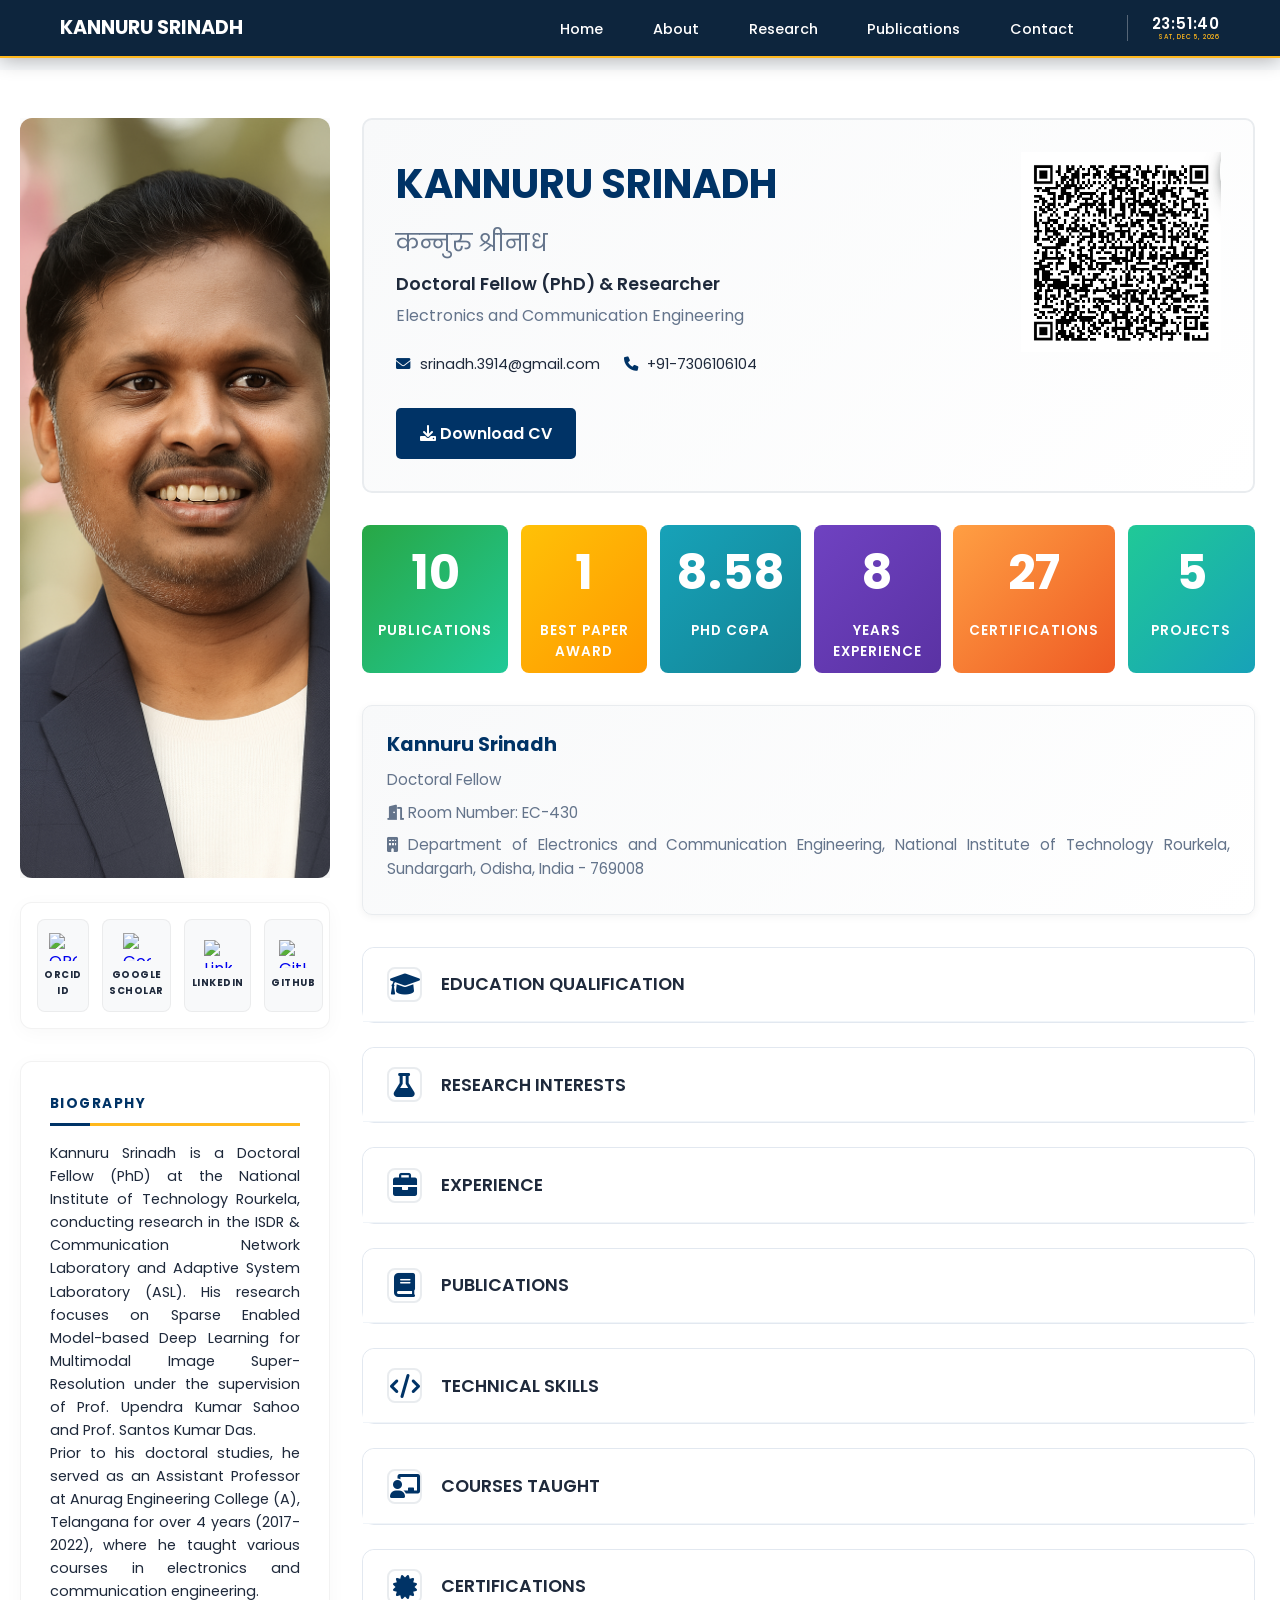
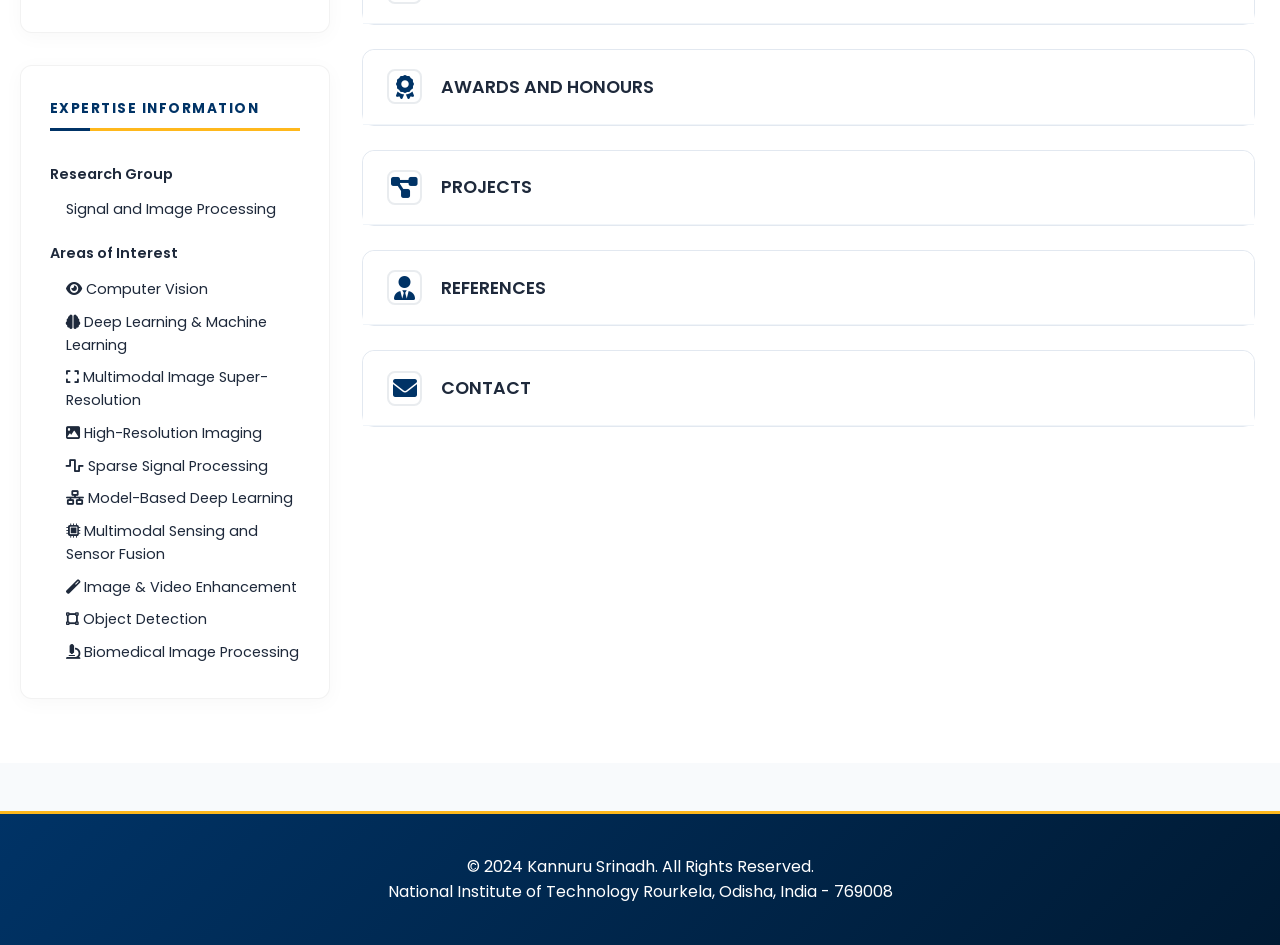
==== commit dd0cddf4: "S S" ====
--- a/index.html
+++ b/index.html
@@ -415,18 +415,12 @@
                             </div>
                             <div class="accordion-content">
                                 <ul class="content-list">
-                                    <li><strong>Multimodal Image Super-Resolution:</strong> Researching RGB–NIR and
-                                        RGB–Thermal image enhancement.</li>
-                                    <li><strong>Deep Learning Architectures:</strong> Developing Model-Based and
-                                        Sparse-Enabled neural networks.</li>
-                                    <li><strong>High-Resolution Reconstruction:</strong> Focused on surveillance and
-                                        remote sensing applications.</li>
-                                    <li><strong>Object Detection:</strong> Implementing real-time detection in
-                                        high-resolution scenes.</li>
-                                    <li><strong>Sparse Signal Processing:</strong> Utilizing sparse representation for
-                                        image restoration.</li>
-                                    <li><strong>Medical Imaging:</strong> Enhancement and bias field correction for MRI
-                                        data.</li>
+                                    <li><strong>Multimodal Image Super-Resolution:</strong> Researching RGB–NIR and RGB–Thermal image enhancement.</li>
+                                    <li><strong>Deep Learning Architectures:</strong> Developing Model-Based and Sparse-Enabled neural networks.</li>
+                                    <li><strong>High-Resolution Reconstruction:</strong> Focused on surveillance and remote sensing applications.</li>
+                                    <li><strong>Object Detection:</strong> Implementing real-time detection in high-resolution scenes.</li>
+                                    <li><strong>Sparse Signal Processing:</strong> Utilizing sparse representation for image restoration.</li>
+                                    <li><strong>Medical Imaging:</strong> Enhancement and bias field correction for MRI data.</li>
                                 </ul>
                             </div>
                         </div>
@@ -446,8 +440,7 @@
                                         • Conducting research on Sparse Enabled Model based Deep Learning for Multimodal
                                         Image Superresolution<br>
                                         • Developed novel deep learning architectures for multimodal sensor fusion<br>
-                                        • Implementing sparse representation techniques for high-fidelity image
-                                        reconstruction<br>
+                                        • Implementing sparse representation techniques for high-fidelity image reconstruction<br>
                                         • Analyzing model-based deep learning frameworks for various imaging modalities
                                     </li>
                                 </ul>
@@ -485,12 +478,7 @@
 
                                 <h4 class="publication-section-title">Peer-Reviewed Journal Articles</h4>
                                 <div class="publication-item publication-journal">
-                                    <p class="pub-content">V. Kadha, B. B. Duddeti, <strong>K. Srinadh</strong>, S. K.
-                                        Buddepu, L. Janjanam and K. Medhi, "From pixels to text: A deep learning survey
-                                        of scene text detection and recognition", <em>Computers and Electrical
-                                            Engineering</em>, vol. 135, 111139, July 2026, <a
-                                            href="https://doi.org/10.1016/j.compeleceng.2026.111139" target="_blank"
-                                            class="doi-link">10.1016/j.compeleceng.2026.111139</a></p>
+                                    <p class="pub-content">V. Kadha, B. B. Duddeti, <strong>K. Srinadh</strong>, S. K. Buddepu, L. Janjanam and K. Medhi, "From pixels to text: A deep learning survey of scene text detection and recognition", <em>Computers and Electrical Engineering</em>, vol. 135, 111139, July 2026, <a href="https://doi.org/10.1016/j.compeleceng.2026.111139" target="_blank" class="doi-link">10.1016/j.compeleceng.2026.111139</a></p>
                                     <span class="badge badge-blue">Article</span>
                                     <span class="badge badge-green">SCI Q1</span>
                                     <span class="badge badge-purple">IF: 4.9</span>
@@ -498,95 +486,57 @@
                                 </div>
 
                                 <div class="publication-item publication-journal">
-                                    <p class="pub-content"><strong>Kannuru Srinadh</strong>, "Task-Aware
-                                        Super-Resolution for Brain MRI: An Evaluation Framework Based on Downstream
-                                        Segmentation Utility", submitted to <em>Biomedical Signal Processing and
-                                            Control</em>, 2026</p>
+                                    <p class="pub-content"><strong>Kannuru Srinadh</strong>, "Task-Aware Super-Resolution for Brain MRI: An Evaluation Framework Based on Downstream Segmentation Utility", submitted to <em>Biomedical Signal Processing and Control</em>, 2026</p>
                                     <span class="badge badge-blue">Article</span>
                                     <span class="badge badge-yellow">Under Review</span>
                                 </div>
 
                                 <h4 class="publication-section-title">Peer-Reviewed Conference Papers</h4>
                                 <div class="publication-item publication-conference">
-                                    <p class="pub-content">A. Kumar, Y. D. Kumar, <strong>K. Srinadh</strong> and U. K.
-                                        Sahoo, "UCRS: Uncertainty-Calibrated Region Sampling for Real-Time Small Object
-                                        Detection in High-Resolution Images", in <em>2026 National Conference on
-                                            Communications (NCC)</em>, Hyderabad, India, 2026, pp. 418-423, <a
-                                            href="https://doi.org/10.1109/NCC68160.2026.11479125" target="_blank"
-                                            class="doi-link">10.1109/NCC68160.2026.11479125</a></p>
+                                    <p class="pub-content">A. Kumar, Y. D. Kumar, <strong>K. Srinadh</strong> and U. K. Sahoo, "UCRS: Uncertainty-Calibrated Region Sampling for Real-Time Small Object Detection in High-Resolution Images", in <em>2026 National Conference on Communications (NCC)</em>, Hyderabad, India, 2026, pp. 418-423, <a href="https://doi.org/10.1109/NCC68160.2026.11479125" target="_blank" class="doi-link">10.1109/NCC68160.2026.11479125</a></p>
                                     <span class="badge badge-blue">Inproceedings</span>
                                     <span class="badge badge-green">IEEE</span>
                                 </div>
 
                                 <div class="publication-item publication-conference">
-                                    <p class="pub-content"><strong>Kannuru Srinadh</strong>, Valaparla David, Karlapudi
-                                        Ramakrishna, Goruputi Lakshmi, "HAD-SR: Hybrid Attention-Augmented Dictionary
-                                        Learning for Unpaired Image Super-Resolution", in <em>2026 National Conference
-                                            on Communications (NCC)</em>, Hyderabad, India, IIT Hyderabad 2026, <a
-                                            href="https://ee.iith.ac.in/NCC2026/index.html" target="_blank"
-                                            class="doi-link">NCC 2026</a></p>
+                                    <p class="pub-content"><strong>Kannuru Srinadh</strong>, Valaparla David, Karlapudi Ramakrishna, Goruputi Lakshmi, "HAD-SR: Hybrid Attention-Augmented Dictionary Learning for Unpaired Image Super-Resolution", in <em>2026 National Conference on Communications (NCC)</em>, Hyderabad, India, IIT Hyderabad 2026, <a href="https://ee.iith.ac.in/NCC2026/index.html" target="_blank" class="doi-link">NCC 2026</a></p>
                                     <span class="badge badge-blue">Inproceedings</span>
                                     <span class="badge badge-green">IEEE</span>
                                 </div>
 
                                 <div class="publication-item publication-conference">
-                                    <p class="pub-content"><strong>K. Srinadh</strong>, K. Ramakrishna, V. David and G.
-                                        Lakshmi, "Dual Multiplicative Intrinsic Components Optimization for Enhanced MRI
-                                        Bias Field Correction", in <em>2025 6th International Conference on Recent
-                                            Advances in Information Technology (RAIT)</em>, Dhanbad, India, IEEE 2025,
-                                        pp. 1-6, <a href="https://doi.org/10.1109/RAIT65068.2025.11089089"
-                                            target="_blank" class="doi-link">10.1109/RAIT65068.2025.11089089</a></p>
+                                    <p class="pub-content"><strong>K. Srinadh</strong>, K. Ramakrishna, V. David and G. Lakshmi, "Dual Multiplicative Intrinsic Components Optimization for Enhanced MRI Bias Field Correction", in <em>2025 6th International Conference on Recent Advances in Information Technology (RAIT)</em>, Dhanbad, India, IEEE 2025, pp. 1-6, <a href="https://doi.org/10.1109/RAIT65068.2025.11089089" target="_blank" class="doi-link">10.1109/RAIT65068.2025.11089089</a></p>
                                     <span class="badge badge-blue">Inproceedings</span>
                                     <span class="badge badge-green">IEEE</span>
                                 </div>
 
                                 <div class="publication-item publication-conference">
-                                    <p class="pub-content">S. Rana, <strong>K. Srinadh</strong>, K. Bhagyasekhar, V. K.
-                                        Kappala and S. K. Das, "Performance Analysis of FSO Communication Under Foggy
-                                        Conditions", in <em>2025 4th International Conference on Range Technology
-                                            (ICORT)</em>, Chandipur, Balasore, India, IEEE 2025, pp. 1-6, <a
-                                            href="https://doi.org/10.1109/ICORT64008.2025.11115410" target="_blank"
-                                            class="doi-link">10.1109/ICORT64008.2025.11115410</a></p>
+                                    <p class="pub-content">S. Rana, <strong>K. Srinadh</strong>, K. Bhagyasekhar, V. K. Kappala and S. K. Das, "Performance Analysis of FSO Communication Under Foggy Conditions", in <em>2025 4th International Conference on Range Technology (ICORT)</em>, Chandipur, Balasore, India, IEEE 2025, pp. 1-6, <a href="https://doi.org/10.1109/ICORT64008.2025.11115410" target="_blank" class="doi-link">10.1109/ICORT64008.2025.11115410</a></p>
                                     <span class="badge badge-green">🏆 Best Paper Award</span>
                                     <span class="badge badge-blue">Inproceedings</span>
                                     <span class="badge badge-green">IEEE</span>
                                 </div>
 
                                 <div class="publication-item publication-conference">
-                                    <p class="pub-content"><strong>K. Srinadh</strong>, V. David, G. Lakshmi and K.
-                                        Ramakrishna, "Unified Dictionary Training Approach for High-Resolution Image
-                                        Enhancement", in <em>2024 4th International Conference on Artificial
-                                            Intelligence and Signal Processing (AISP)</em>, VIJAYAWADA, India, IEEE
-                                        2024, pp. 01-05, <a href="https://doi.org/10.1109/AISP61711.2024.10870610"
-                                            target="_blank" class="doi-link">10.1109/AISP61711.2024.10870610</a></p>
+                                    <p class="pub-content"><strong>K. Srinadh</strong>, V. David, G. Lakshmi and K. Ramakrishna, "Unified Dictionary Training Approach for High-Resolution Image Enhancement", in <em>2024 4th International Conference on Artificial Intelligence and Signal Processing (AISP)</em>, VIJAYAWADA, India, IEEE 2024, pp. 01-05, <a href="https://doi.org/10.1109/AISP61711.2024.10870610" target="_blank" class="doi-link">10.1109/AISP61711.2024.10870610</a></p>
                                     <span class="badge badge-blue">Inproceedings</span>
                                     <span class="badge badge-green">IEEE</span>
                                 </div>
 
                                 <div class="publication-item publication-conference">
-                                    <p class="pub-content"><strong>Kannuru Srinadh</strong>, Yerram Deekshith Kumar,
-                                        Upendra Sahoo, Santos Ku Das, "QSRNet: Hybrid Quantum-Classical Learning with
-                                        Variational Circuits for Enhanced Feature Representation in Image
-                                        Super-Resolution", in <em>2026 Signal Processing and Communications Engineering
-                                            (SPACE)</em>, 2026</p>
+                                    <p class="pub-content"><strong>Kannuru Srinadh</strong>, Yerram Deekshith Kumar, Upendra Sahoo, Santos Ku Das, "QSRNet: Hybrid Quantum-Classical Learning with Variational Circuits for Enhanced Feature Representation in Image Super-Resolution", in <em>2026 Signal Processing and Communications Engineering (SPACE)</em>, 2026</p>
                                     <span class="badge badge-blue">Inproceedings</span>
                                     <span class="badge badge-green">Accepted</span>
                                 </div>
 
                                 <div class="publication-item publication-conference">
-                                    <p class="pub-content">Yerram Deekshith Kumar, <strong>Kannuru Srinadh</strong>,
-                                        Upendra Sahoo, "Hypergraph-Enhanced Lightweight Detection Architecture for
-                                        Foreign Object Debris Identification on Airport Runways", in <em>2026 Signal
-                                            Processing and Communications Engineering (SPACE)</em>, 2026</p>
+                                    <p class="pub-content">Yerram Deekshith Kumar, <strong>Kannuru Srinadh</strong>, Upendra Sahoo, "Hypergraph-Enhanced Lightweight Detection Architecture for Foreign Object Debris Identification on Airport Runways", in <em>2026 Signal Processing and Communications Engineering (SPACE)</em>, 2026</p>
                                     <span class="badge badge-blue">Inproceedings</span>
                                     <span class="badge badge-green">Accepted</span>
                                 </div>
 
                                 <div class="publication-item publication-conference">
-                                    <p class="pub-content">Challa Bhagya Deepthi, <strong>Kannuru Srinadh</strong>,
-                                        Yerram Deekshith Kumar, Upendra Sahoo, "From Detection to Tracking: Benchmarking
-                                        YOLOv8 to YOLOv26 for Real-Time UAV Surveillance", in <em>2026 Signal Processing
-                                            and Communications Engineering (SPACE)</em>, 2026</p>
+                                    <p class="pub-content">Challa Bhagya Deepthi, <strong>Kannuru Srinadh</strong>, Yerram Deekshith Kumar, Upendra Sahoo, "From Detection to Tracking: Benchmarking YOLOv8 to YOLOv26 for Real-Time UAV Surveillance", in <em>2026 Signal Processing and Communications Engineering (SPACE)</em>, 2026</p>
                                     <span class="badge badge-blue">Inproceedings</span>
                                     <span class="badge badge-green">Accepted</span>
                                 </div>
@@ -728,8 +678,7 @@
                                         <div class="cert-info">
                                             <h4>Recent Trends in Computer Vision</h4>
                                             <span class="cert-meta">NIT Rourkela | 2023</span>
-                                            <a href="documents/Certificate_CSE_RTCV (12).jpg" target="_blank"
-                                                class="btn-cert">
+                                            <a href="documents/Certificate_CSE_RTCV (12).jpg" target="_blank" class="btn-cert">
                                                 <i class="fas fa-external-link-alt"></i> View Certificate
                                             </a>
                                         </div>
@@ -740,8 +689,7 @@
                                         <div class="cert-info">
                                             <h4>ICLDS 2024 - Dynamical Systems</h4>
                                             <span class="cert-meta">NIT Rourkela | 2024</span>
-                                            <a href="documents/Kannuru Srinadh_ICLDS2024 certificate.pdf"
-                                                target="_blank" class="btn-cert">
+                                            <a href="documents/Kannuru Srinadh_ICLDS2024 certificate.pdf" target="_blank" class="btn-cert">
                                                 <i class="fas fa-external-link-alt"></i> View Certificate
                                             </a>
                                         </div>
@@ -752,8 +700,7 @@
                                         <div class="cert-info">
                                             <h4>Electric Vehicle Technologies</h4>
                                             <span class="cert-meta">Gudlavalleru Eng. College | June 2020</span>
-                                            <a href="documents/Certificate for KANNURU SRINADH for _Feed Back Form_.pdf"
-                                                target="_blank" class="btn-cert">
+                                            <a href="documents/Certificate for KANNURU SRINADH for _Feed Back Form_.pdf" target="_blank" class="btn-cert">
                                                 <i class="fas fa-external-link-alt"></i> View Certificate
                                             </a>
                                         </div>
@@ -764,8 +711,7 @@
                                         <div class="cert-info">
                                             <h4>Internet of Things (IoT) FDP</h4>
                                             <span class="cert-meta">Anurag University | 2020</span>
-                                            <a href="documents/Kannuru SrinadhAnurag University (1).pdf" target="_blank"
-                                                class="btn-cert">
+                                            <a href="documents/Kannuru SrinadhAnurag University (1).pdf" target="_blank" class="btn-cert">
                                                 <i class="fas fa-external-link-alt"></i> View Certificate
                                             </a>
                                         </div>
@@ -787,8 +733,7 @@
                                         <div class="cert-info">
                                             <h4>Career Guidance in VLSI</h4>
                                             <span class="cert-meta">SV College of Engineering | 2020</span>
-                                            <a href="documents/Certificate for KANNURU SRINADH for __.pdf"
-                                                target="_blank" class="btn-cert">
+                                            <a href="documents/Certificate for KANNURU SRINADH for __.pdf" target="_blank" class="btn-cert">
                                                 <i class="fas fa-external-link-alt"></i> View Certificate
                                             </a>
                                         </div>
@@ -799,8 +744,7 @@
                                         <div class="cert-info">
                                             <h4>Research Methodology & Data Analysis</h4>
                                             <span class="cert-meta">NIT Rourkela | March 2023</span>
-                                            <a href="documents/KANNURU SRINADH (1).jpg" target="_blank"
-                                                class="btn-cert">
+                                            <a href="documents/KANNURU SRINADH (1).jpg" target="_blank" class="btn-cert">
                                                 <i class="fas fa-external-link-alt"></i> View Certificate
                                             </a>
                                         </div>
@@ -823,8 +767,7 @@
                                         <div class="cert-info">
                                             <h4>OBE - NBA Process (FDP)</h4>
                                             <span class="cert-meta">Narasaraopeta Engineering College | 2020</span>
-                                            <a href="documents/certificate-51-60-6.pdf" target="_blank"
-                                                class="btn-cert">
+                                            <a href="documents/certificate-51-60-6.pdf" target="_blank" class="btn-cert">
                                                 <i class="fas fa-external-link-alt"></i> View Certificate
                                             </a>
                                         </div>
@@ -835,8 +778,7 @@
                                         <div class="cert-info">
                                             <h4>Accreditation Framework of NAAC</h4>
                                             <span class="cert-meta">FDP Certification | 2020</span>
-                                            <a href="documents/naac certificates all-31-40-9.pdf" target="_blank"
-                                                class="btn-cert">
+                                            <a href="documents/naac certificates all-31-40-9.pdf" target="_blank" class="btn-cert">
                                                 <i class="fas fa-external-link-alt"></i> View Certificate
                                             </a>
                                         </div>
@@ -847,8 +789,7 @@
                                         <div class="cert-info">
                                             <h4>Research to Publication Workshop</h4>
                                             <span class="cert-meta">Anurag Group of Institutions | 2020</span>
-                                            <a href="documents/Srinadh.3914@gmail.com.pdf" target="_blank"
-                                                class="btn-cert">
+                                            <a href="documents/Srinadh.3914@gmail.com.pdf" target="_blank" class="btn-cert">
                                                 <i class="fas fa-external-link-alt"></i> View Certificate
                                             </a>
                                         </div>
@@ -881,8 +822,7 @@
                                         <div class="cert-info">
                                             <h4>Web Tools for Research</h4>
                                             <span class="cert-meta">Webinar Certification | 2022</span>
-                                            <a href="documents/KANNURU SRINADH  Certificate.pdf" target="_blank"
-                                                class="btn-cert">
+                                            <a href="documents/KANNURU SRINADH  Certificate.pdf" target="_blank" class="btn-cert">
                                                 <i class="fas fa-external-link-alt"></i> View Certificate
                                             </a>
                                         </div>
@@ -893,8 +833,7 @@
                                         <div class="cert-info">
                                             <h4>NAAC Awareness Program</h4>
                                             <span class="cert-meta">MMIT Certification | May 2020</span>
-                                            <a href="documents/MMIT_NAAC Awareness Program Certificate  8656.pdf"
-                                                target="_blank" class="btn-cert">
+                                            <a href="documents/MMIT_NAAC Awareness Program Certificate  8656.pdf" target="_blank" class="btn-cert">
                                                 <i class="fas fa-external-link-alt"></i> View Certificate
                                             </a>
                                         </div>
@@ -905,8 +844,7 @@
                                         <div class="cert-info">
                                             <h4>Computer Fundamentals</h4>
                                             <span class="cert-meta">Swayam | November 2019</span>
-                                            <a href="documents/COMPUTER FUNDAMENTALS certificate.pdf" target="_blank"
-                                                class="btn-cert">
+                                            <a href="documents/COMPUTER FUNDAMENTALS certificate.pdf" target="_blank" class="btn-cert">
                                                 <i class="fas fa-external-link-alt"></i> View Certificate
                                             </a>
                                         </div>
@@ -917,8 +855,7 @@
                                         <div class="cert-info">
                                             <h4>Data Science for All with R</h4>
                                             <span class="cert-meta">NIT Warangal | Feb 22–26, 2023</span>
-                                            <a href="documents/E-certificate-List-1-26.pdf" target="_blank"
-                                                class="btn-cert">
+                                            <a href="documents/E-certificate-List-1-26.pdf" target="_blank" class="btn-cert">
                                                 <i class="fas fa-external-link-alt"></i> View Certificate
                                             </a>
                                         </div>
@@ -929,8 +866,7 @@
                                         <div class="cert-info">
                                             <h4>DIGITAL COMMUNICATIONS Technical Quiz</h4>
                                             <span class="cert-meta">Professional Assessment | 2020</span>
-                                            <a href="documents/Certificate for KANNURU SRINADH for _Technical Quiz on _Digital ..._.pdf"
-                                                target="_blank" class="btn-cert">
+                                            <a href="documents/Certificate for KANNURU SRINADH for _Technical Quiz on _Digital ..._.pdf" target="_blank" class="btn-cert">
                                                 <i class="fas fa-external-link-alt"></i> View Certificate
                                             </a>
                                         </div>
@@ -941,8 +877,7 @@
                                         <div class="cert-info">
                                             <h4>NBA Knowledge Assessment</h4>
                                             <span class="cert-meta">Academic Excellence | 2020</span>
-                                            <a href="documents/Certificate for KANNURU SRINADH for _Test your Knowledge on NBA ..._.pdf"
-                                                target="_blank" class="btn-cert">
+                                            <a href="documents/Certificate for KANNURU SRINADH for _Test your Knowledge on NBA ..._.pdf" target="_blank" class="btn-cert">
                                                 <i class="fas fa-external-link-alt"></i> View Certificate
                                             </a>
                                         </div>
@@ -953,8 +888,7 @@
                                         <div class="cert-info">
                                             <h4>Anurag University Excellence</h4>
                                             <span class="cert-meta">Professional Development | 2020</span>
-                                            <a href="documents/Kannuru SrinadhAnurag University.pdf" target="_blank"
-                                                class="btn-cert">
+                                            <a href="documents/Kannuru SrinadhAnurag University.pdf" target="_blank" class="btn-cert">
                                                 <i class="fas fa-external-link-alt"></i> View Certificate
                                             </a>
                                         </div>
@@ -976,8 +910,7 @@
                                         <div class="cert-info">
                                             <h4>NCC 2026 - Communications</h4>
                                             <span class="cert-meta">IIT Hyderabad | Feb 26 – March 1, 2026</span>
-                                            <a href="documents/Certificate_Kannuru_Srinadh.pdf" target="_blank"
-                                                class="btn-cert">
+                                            <a href="documents/Certificate_Kannuru_Srinadh.pdf" target="_blank" class="btn-cert">
                                                 <i class="fas fa-external-link-alt"></i> View Certificate
                                             </a>
                                         </div>
@@ -1000,8 +933,7 @@
                                         <div class="cert-info">
                                             <h4>Computational Engineering with AI/ML</h4>
                                             <span class="cert-meta">NIT Rourkela | March 16–20, 2026</span>
-                                            <a href="documents/KANNURU SRINADH (1).pdf" target="_blank"
-                                                class="btn-cert">
+                                            <a href="documents/KANNURU SRINADH (1).pdf" target="_blank" class="btn-cert">
                                                 <i class="fas fa-external-link-alt"></i> View Certificate
                                             </a>
                                         </div>
@@ -1013,8 +945,7 @@
                                             <h4>Inner Engineering Program</h4>
                                             <span class="cert-meta">Isha Foundation | 05 Jan 2026</span>
                                             <span class="cert-id">ID: CERT001380</span>
-                                            <a href="documents/Certificate_CERT001380.pdf" target="_blank"
-                                                class="btn-cert">
+                                            <a href="documents/Certificate_CERT001380.pdf" target="_blank" class="btn-cert">
                                                 <i class="fas fa-external-link-alt"></i> View Certificate
                                             </a>
                                         </div>
@@ -1025,8 +956,7 @@
                                         <div class="cert-info">
                                             <h4>Radar Signal & Image Processing</h4>
                                             <span class="cert-meta">NIT Rourkela | Feb 23–27, 2026</span>
-                                            <a href="documents/KANNURU SRINADH (2).pdf" target="_blank"
-                                                class="btn-cert">
+                                            <a href="documents/KANNURU SRINADH (2).pdf" target="_blank" class="btn-cert">
                                                 <i class="fas fa-external-link-alt"></i> View Certificate
                                             </a>
                                         </div>
@@ -1184,7 +1114,7 @@
                                     <div class="contact-info-box">
                                         <h4>Contact Information</h4>
                                         <p><i class="fas fa-envelope"></i> srinadh.3914@gmail.com</p>
-                                        <p><i class="fas fa-phone"></i> +91-730 610 6104</p>
+                                        <p><i class="fas fa-phone"></i> +91-7306106104</p>
                                         <p><i class="fas fa-map-marker-alt"></i> NIT Rourkela, Odisha - 769008</p>
                                     </div>
                                     <div class="contact-form-box">
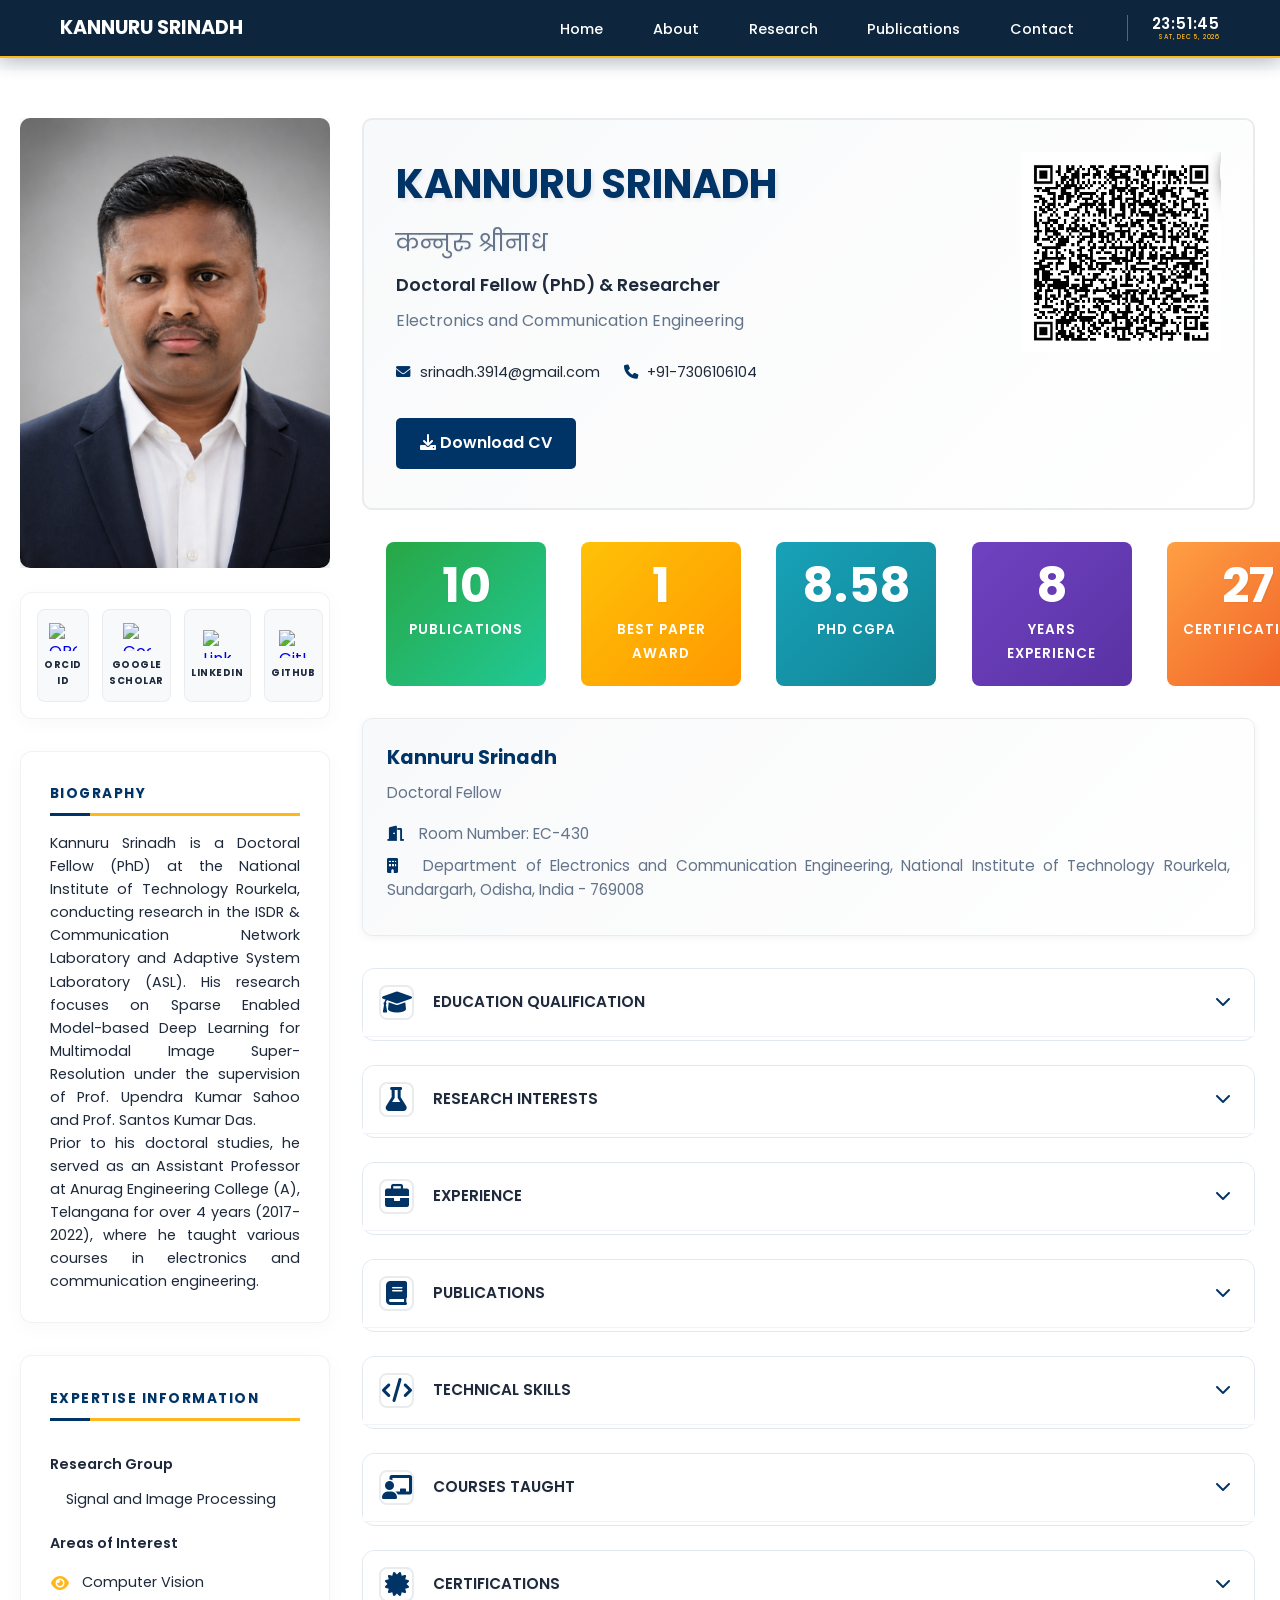
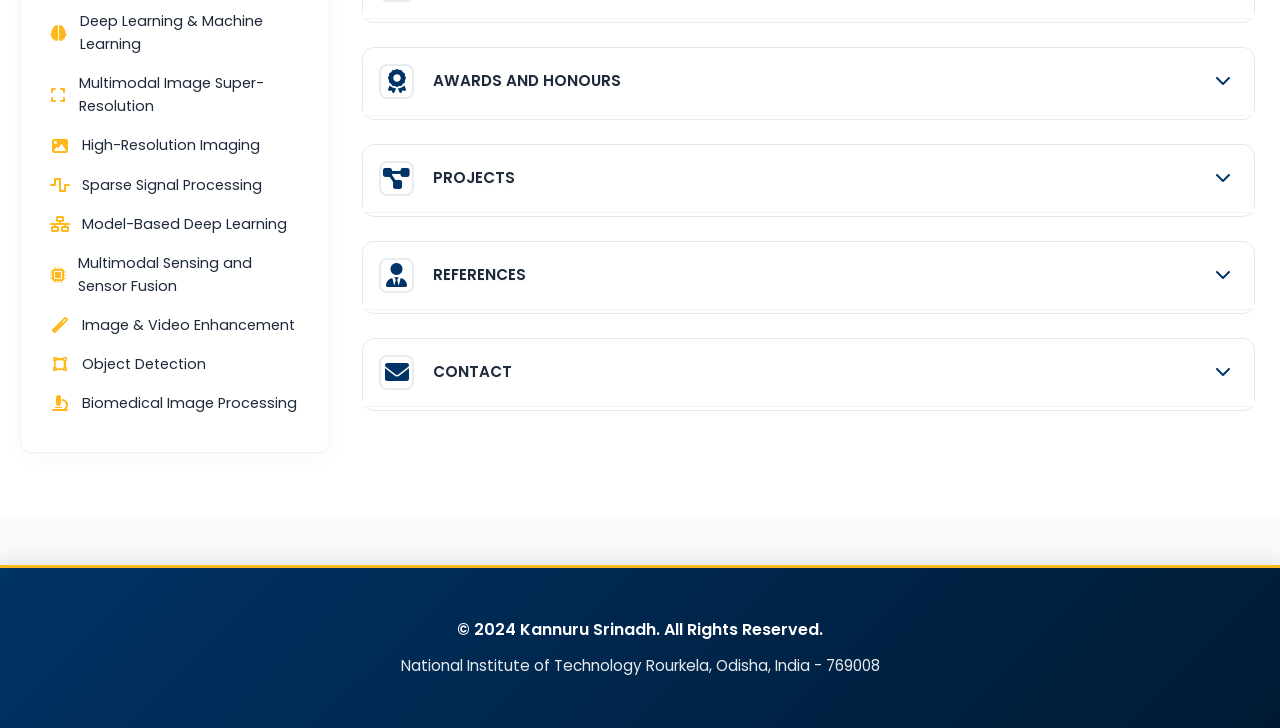
==== commit 0d267589: "Increased photo size, fixed layout, and added SEO meta tags" ====
--- a/index.html
+++ b/index.html
@@ -4,7 +4,27 @@
 <head>
     <meta charset="utf-8">
     <meta name="viewport" content="width=device-width, initial-scale=1">
-    <title>Kannuru Srinadh - Profile</title>
+    <title>Kannuru Srinadh | Doctoral Fellow & Researcher at NIT Rourkela</title>
+    
+    <!-- Primary Meta Tags -->
+    <meta name="title" content="Kannuru Srinadh | Doctoral Fellow & Researcher at NIT Rourkela">
+    <meta name="description" content="Official profile of Kannuru Srinadh, a Doctoral Fellow (PhD) at NIT Rourkela specializing in Signal Processing, Deep Learning, and Multimodal Image Super-Resolution.">
+    <meta name="keywords" content="Kannuru Srinadh, NIT Rourkela, Doctoral Fellow, Researcher, Signal Processing, Image Super-Resolution, Deep Learning, Computer Vision, Academic Profile">
+    <meta name="author" content="Kannuru Srinadh">
+
+    <!-- Open Graph / Facebook -->
+    <meta property="og:type" content="website">
+    <meta property="og:url" content="https://kannurusrinadh.github.io/">
+    <meta property="og:title" content="Kannuru Srinadh | Doctoral Fellow & Researcher at NIT Rourkela">
+    <meta property="og:description" content="Research profile focusing on Sparse Enabled Model-based Deep Learning and Multimodal Image Super-Resolution.">
+    <meta property="og:image" content="images/KANNURU SRINADH.png">
+
+    <!-- Twitter -->
+    <meta property="twitter:card" content="summary_large_image">
+    <meta property="twitter:url" content="https://kannurusrinadh.github.io/">
+    <meta property="twitter:title" content="Kannuru Srinadh | Doctoral Fellow & Researcher at NIT Rourkela">
+    <meta property="twitter:description" content="Research profile focusing on Sparse Enabled Model-based Deep Learning and Multimodal Image Super-Resolution.">
+
     <link rel="stylesheet" href="styles-two-column.css">
     <link rel="stylesheet" href="https://cdnjs.cloudflare.com/ajax/libs/font-awesome/6.0.0/css/all.min.css">
 </head>
--- a/styles-two-column.css
+++ b/styles-two-column.css
@@ -64,7 +64,7 @@
     justify-content: space-between;
     align-items: center;
     padding: 0.8rem 0;
-    position: relative;
+    position: relative; /* Base for absolute clock centering */
 }
 
 .nav-logo {
@@ -72,7 +72,7 @@
     font-weight: 700;
     color: white;
     text-decoration: none;
-    white-space: nowrap;
+    white-space: nowrap; /* Keep on one line */
     flex: 0 0 auto;
 }
 
@@ -82,7 +82,7 @@
     padding-left: 1.5rem;
     border-left: 1px solid rgba(255, 255, 255, 0.3);
     margin-left: 1rem;
-    white-space: nowrap;
+    white-space: nowrap; /* Prevent wrapping */
 }
 
 .nav-datetime {
@@ -109,7 +109,7 @@
     font-family: 'Poppins', sans-serif;
     margin: 0;
     display: block;
-    white-space: nowrap;
+    white-space: nowrap; /* Direct fix for time wrapping */
 }
 
 .nav-date {
@@ -124,18 +124,34 @@
 
 /* Animations */
 @keyframes fadeInSlide {
-    from { opacity: 0; transform: translateY(-50%) translateX(20px); }
-    to { opacity: 1; transform: translateY(-50%) translateX(0); }
+    from {
+        opacity: 0;
+        transform: translateY(-50%) translateX(20px);
+    }
+    to {
+        opacity: 1;
+        transform: translateY(-50%) translateX(0);
+    }
 }
 
 @keyframes glow {
-    0%, 100% { text-shadow: 0 0 20px rgba(255, 255, 255, 0.5), 0 0 40px rgba(255, 184, 28, 0.3); }
-    50% { text-shadow: 0 0 30px rgba(255, 255, 255, 0.8), 0 0 60px rgba(255, 184, 28, 0.6), 0 0 80px rgba(255, 184, 28, 0.4); }
+    0%, 100% {
+        text-shadow: 0 0 20px rgba(255, 255, 255, 0.5), 0 0 40px rgba(255, 184, 28, 0.3);
+    }
+    50% {
+        text-shadow: 0 0 30px rgba(255, 255, 255, 0.8), 0 0 60px rgba(255, 184, 28, 0.6), 0 0 80px rgba(255, 184, 28, 0.4);
+    }
 }
 
 @keyframes slideIn {
-    from { opacity: 0; transform: translateX(10px); }
-    to { opacity: 0.95; transform: translateX(0); }
+    from {
+        opacity: 0;
+        transform: translateX(10px);
+    }
+    to {
+        opacity: 0.95;
+        transform: translateX(0);
+    }
 }
 
 .nav-toggle {
@@ -188,7 +204,7 @@
 .sidebar-photo-box {
     position: relative;
     margin-bottom: 1.5rem;
-    height: 760px;
+    height: 450px;
     overflow: hidden;
 }
 
@@ -207,6 +223,8 @@
     transform: scale(1.02);
     filter: grayscale(0%);
 }
+
+
 
 /* Sidebar Boxes */
 .sidebar-box {
@@ -353,7 +371,7 @@
     transition: color 0.3s ease;
 }
 
-/* Brand-specific hover effects */
+/* Brand-specific hover effects - Super-Specific Fix */
 .academic-identity .identity-item.identity-orcid:hover {
     background: #f8fff0 !important;
     border: 2px solid #a6ce39 !important;
@@ -448,7 +466,8 @@
     font-size: 0.9rem;
     color: var(--text-dark);
     display: flex;
-    align-items: center; gap: 0.6rem;
+    align-items: center;
+    gap: 0.6rem;
 }
 
 .contact-info-header i {
@@ -538,6 +557,10 @@
     border-color: var(--gold);
 }
 
+.scholar-info {
+    margin-bottom: 1rem;
+}
+
 .scholar-box h4 {
     color: var(--navy-blue);
     font-size: 1.2rem;
@@ -553,12 +576,23 @@
     line-height: 1.6;
 }
 
+.scholar-box i {
+    color: var(--navy-blue);
+    margin-right: 0.5rem;
+    min-width: 20px;
+}
+
 /* Accordion */
+.accordion-container {
+    margin-top: 2rem;
+}
+
 .accordion-item {
     background: white;
     margin-bottom: 1.5rem;
     border-radius: 12px;
     border: 1px solid #e2e8f0;
+    overflow: visible; /* Changed from hidden to allow sticky headers */
     transition: all 0.3s cubic-bezier(0.4, 0, 0.2, 1);
     position: relative;
 }
@@ -576,12 +610,18 @@
     display: flex;
     align-items: center;
     gap: 1.2rem;
-    position: sticky;
-    top: 70px;
+    position: sticky; /* Modern Sticky Header */
+    top: 70px; /* Just below the navbar */
     z-index: 100;
     transition: all 0.3s ease;
     border-bottom: 1px solid #f1f5f9;
     border-radius: 12px 12px 0 0;
+}
+
+.accordion-item.active .accordion-header {
+    background: #f8fafc;
+    border-bottom: 2px solid var(--gold);
+    box-shadow: 0 4px 12px rgba(0,0,0,0.03);
 }
 
 .accordion-header i {
@@ -595,6 +635,14 @@
     background: white;
     border-radius: 8px;
     border: 2px solid #e9ecef;
+    transition: all 0.3s ease;
+}
+
+.accordion-header:hover i {
+    color: var(--gold);
+    border-color: var(--gold);
+    transform: scale(1.1);
+    box-shadow: 0 4px 12px rgba(255, 184, 28, 0.3);
 }
 
 .accordion-header h3 {
@@ -602,19 +650,87 @@
     color: var(--text-dark);
     font-size: 1.1rem;
     font-weight: 600;
+    transition: color 0.3s ease;
+}
+
+.accordion-header:hover h3 {
+    color: var(--navy-blue);
+}
+
+.accordion-header::after {
+    content: '\f078';
+    font-family: 'Font Awesome 6 Free';
+    font-weight: 900;
+    position: absolute;
+    right: 1.5rem;
+    color: var(--navy-blue);
+    transition: all 0.3s ease;
+}
+
+.accordion-header:hover::after {
+    color: var(--gold);
+    transform: translateY(2px);
+}
+
+.accordion-header.active::after {
+    transform: rotate(180deg);
+    color: var(--gold);
 }
 
 .accordion-content {
     padding: 0 1.5rem;
     max-height: 0;
-    overflow: hidden;
+    overflow: hidden; /* Keep hidden for the transition */
     transition: all 0.5s cubic-bezier(0.4, 0, 0.2, 1);
     background: white;
 }
 
 .accordion-item.active .accordion-content {
     padding: 1.5rem;
-    max-height: none;
+    max-height: none; /* Changed for modern multi-expand */
+}
+
+.accordion-content p {
+    text-align: justify;
+    text-justify: inter-word;
+    line-height: 1.8;
+    margin-bottom: 1rem;
+}
+
+.accordion-content h4 {
+    color: var(--navy-blue);
+    font-size: 1.1rem;
+    font-weight: 600;
+    margin: 1.5rem 0 1rem;
+}
+
+.accordion-content ul li {
+    line-height: 1.8;
+}
+
+.content-list {
+    list-style: none;
+}
+
+.content-list li {
+    padding: 1.2rem;
+    margin-bottom: 1rem;
+    background: white;
+    border-left: 4px solid var(--navy-blue);
+    border-radius: 8px;
+    text-align: justify;
+    text-justify: inter-word;
+    line-height: 1.8;
+    border: 1px solid #e9ecef;
+    border-left-width: 4px;
+    box-shadow: 0 2px 8px rgba(0, 0, 0, 0.05);
+    transition: all 0.3s ease;
+}
+
+.content-list li:hover {
+    box-shadow: 0 4px 15px rgba(0, 51, 102, 0.08);
+    transform: translateX(3px);
+    border-left-color: var(--gold);
 }
 
 .publication-item {
@@ -624,6 +740,7 @@
     border-radius: 8px;
     margin-bottom: 1.2rem;
     border: 1px solid #e9ecef;
+    border-left-width: 4px;
     box-shadow: 0 2px 8px rgba(0, 0, 0, 0.05);
     transition: all 0.3s ease;
 }
@@ -631,6 +748,55 @@
 .publication-item:hover {
     box-shadow: 0 4px 15px rgba(0, 51, 102, 0.1);
     transform: translateX(5px);
+}
+
+.publication-journal {
+    border-left-color: var(--green);
+}
+
+.publication-journal:hover {
+    border-left-color: var(--green);
+    background: #f0fff4;
+}
+
+.publication-conference {
+    border-left-color: var(--blue);
+}
+
+.publication-conference:hover {
+    border-left-color: var(--blue);
+    background: #f0f9ff;
+}
+
+.publication-item p {
+    text-align: justify;
+    text-justify: inter-word;
+    margin-bottom: 0.8rem;
+    line-height: 1.8;
+}
+
+.pub-content {
+    font-size: 0.95rem;
+    color: var(--text-dark);
+    margin: 0 !important;
+}
+
+.pub-content em {
+    font-style: italic;
+    color: var(--navy-blue);
+}
+
+.publication-section-title {
+    color: var(--navy-blue);
+    padding: 0.8rem 0;
+    margin: 1.5rem 0 1rem;
+    font-size: 1.2rem;
+    font-weight: 700;
+    border-bottom: 3px solid var(--gold);
+    border-left: 5px solid var(--navy-blue);
+    padding-left: 1rem;
+    text-transform: uppercase;
+    letter-spacing: 0.5px;
 }
 
 .badge {
@@ -650,6 +816,288 @@
 .badge-purple { background: var(--purple); }
 .badge-teal { background: #20c997; }
 
+/* Skills Icon Row Layout */
+.skills-icon-row {
+    display: flex;
+    justify-content: center;
+    align-items: center;
+    gap: 2.5rem;
+    flex-wrap: wrap;
+    padding: 1.5rem 0;
+}
+
+.skill-icon-item {
+    position: relative;
+    width: 90px;
+    height: 90px;
+    display: flex;
+    align-items: center;
+    justify-content: center;
+    background: white;
+    border: 3px solid #e9ecef;
+    border-radius: 15px;
+    cursor: pointer;
+    transition: all 0.3s ease;
+    box-shadow: 0 4px 15px rgba(0, 0, 0, 0.08);
+    padding: 15px;
+}
+
+.skill-icon-item img {
+    width: 100%;
+    height: 100%;
+    object-fit: contain;
+    transition: all 0.3s ease;
+}
+
+.skill-icon-item:hover {
+    transform: translateY(-10px) scale(1.1);
+    box-shadow: 0 12px 30px rgba(0, 0, 0, 0.15);
+}
+
+/* Programming Languages */
+.skill-python:hover {
+    border-color: #3776ab;
+    background: #f0f7ff;
+}
+
+.skill-cpp:hover {
+    border-color: #00599c;
+    background: #f0f7ff;
+}
+
+.skill-javascript:hover {
+    border-color: #f7df1e;
+    background: #fffef0;
+}
+
+/* Web Technologies */
+.skill-html:hover {
+    border-color: #e34f26;
+    background: #fff5f3;
+}
+
+.skill-css:hover {
+    border-color: #1572b6;
+    background: #f0f7ff;
+}
+
+.skill-react:hover {
+    border-color: #61dafb;
+    background: #f0fcff;
+}
+
+.skill-nodejs:hover {
+    border-color: #339933;
+    background: #f0fff5;
+}
+
+/* ML/AI Frameworks */
+.skill-tensorflow:hover {
+    border-color: #ff6f00;
+    background: #fff8f0;
+}
+
+.skill-pytorch:hover {
+    border-color: #ee4c2c;
+    background: #fff5f3;
+}
+
+.skill-numpy:hover {
+    border-color: #4dabcf;
+    background: #f0f9ff;
+}
+
+/* Tools & Others */
+.skill-matlab:hover {
+    border-color: #e16737;
+    background: #fff5f0;
+}
+
+.skill-git:hover {
+    border-color: #f05032;
+    background: #fff5f3;
+}
+
+.skill-docker:hover {
+    border-color: #2496ed;
+    background: #f0f7ff;
+}
+
+.skill-mysql:hover {
+    border-color: #4479a1;
+    background: #f0f7ff;
+}
+
+.skill-mongodb:hover {
+    border-color: #47a248;
+    background: #f0fff5;
+}
+
+/* Tooltip for skill name only */
+.skill-icon-item::before {
+    content: attr(data-skill);
+    position: absolute;
+    bottom: -40px;
+    left: 50%;
+    transform: translateX(-50%);
+    background: rgba(0, 0, 0, 0.85);
+    color: white;
+    padding: 0.5rem 1rem;
+    border-radius: 8px;
+    font-size: 0.85rem;
+    font-weight: 600;
+    white-space: nowrap;
+    opacity: 0;
+    pointer-events: none;
+    transition: all 0.3s ease;
+    box-shadow: 0 4px 12px rgba(0, 0, 0, 0.2);
+    z-index: 10;
+}
+
+.skill-icon-item::after {
+    content: '';
+    position: absolute;
+    bottom: -8px;
+    left: 50%;
+    transform: translateX(-50%);
+    border: 6px solid transparent;
+    border-bottom-color: rgba(0, 0, 0, 0.85);
+    opacity: 0;
+    pointer-events: none;
+    transition: all 0.3s ease;
+    z-index: 10;
+}
+
+.skill-icon-item:hover::before,
+.skill-icon-item:hover::after {
+    opacity: 1;
+}
+
+/* Courses Two Column Layout */
+.courses-two-column {
+    display: grid;
+    grid-template-columns: 1fr 1fr;
+    gap: 2rem;
+}
+
+.course-column {
+    display: flex;
+    flex-direction: column;
+}
+
+.course-column h4 {
+    color: var(--navy-blue);
+    font-size: 1.1rem;
+    font-weight: 600;
+    margin-bottom: 1rem;
+    padding-bottom: 0.5rem;
+    border-bottom: 2px solid var(--gold);
+}
+
+.course-column .content-list {
+    flex: 1;
+}
+
+/* References Two Column Layout */
+.references-two-column {
+    display: grid;
+    grid-template-columns: 1fr 1fr;
+    gap: 2rem;
+}
+
+.reference-item {
+    padding: 1.5rem;
+    background: white;
+    border-left: 4px solid var(--navy-blue);
+    border-radius: 8px;
+    border: 1px solid #e9ecef;
+    border-left-width: 4px;
+    box-shadow: 0 2px 8px rgba(0, 0, 0, 0.05);
+    transition: all 0.3s ease;
+}
+
+.reference-item:hover {
+    box-shadow: 0 4px 15px rgba(0, 51, 102, 0.1);
+    border-left-color: var(--gold);
+}
+
+.reference-item h4 {
+    color: var(--navy-blue);
+    font-size: 1.2rem;
+    font-weight: 600;
+    margin-bottom: 1.2rem;
+    padding-bottom: 0.5rem;
+    border-bottom: 2px solid var(--gold);
+}
+
+.ref-detail {
+    display: grid;
+    grid-template-columns: 120px 1fr;
+    gap: 1rem;
+    margin-bottom: 0.8rem;
+    align-items: start;
+}
+
+.ref-label {
+    font-weight: 700;
+    color: var(--navy-blue);
+    font-size: 0.9rem;
+}
+
+.ref-value {
+    color: var(--text-dark);
+    font-size: 0.9rem;
+    line-height: 1.6;
+    text-align: justify;
+    text-justify: inter-word;
+    font-weight: 400;
+}
+
+/* Contact Grid */
+.contact-grid {
+    display: grid;
+    grid-template-columns: 1fr 1.5fr;
+    gap: 2rem;
+}
+
+.contact-form-box input,
+.contact-form-box textarea {
+    width: 100%;
+    padding: 0.8rem 1rem;
+    margin-bottom: 1rem;
+    border: 2px solid #e9ecef;
+    border-radius: 8px;
+    font-family: 'Poppins', sans-serif;
+    transition: all 0.3s ease;
+    font-size: 0.95rem;
+}
+
+.contact-form-box input:focus,
+.contact-form-box textarea:focus {
+    outline: none;
+    border-color: var(--navy-blue);
+    box-shadow: 0 0 0 3px rgba(0, 51, 102, 0.1);
+}
+
+.contact-form-box button {
+    padding: 0.8rem 2rem;
+    background: linear-gradient(135deg, var(--navy-blue), var(--navy-light));
+    color: white;
+    border: none;
+    border-radius: 8px;
+    cursor: pointer;
+    font-weight: 600;
+    transition: all 0.3s ease;
+    box-shadow: 0 4px 15px rgba(0, 51, 102, 0.2);
+}
+
+.contact-form-box button:hover {
+    background: linear-gradient(135deg, var(--gold), var(--gold-dark));
+    color: var(--navy-blue);
+    transform: translateY(-2px);
+    box-shadow: 0 6px 20px rgba(255, 184, 28, 0.3);
+}
+
 /* Footer */
 footer {
     background: linear-gradient(135deg, var(--navy-blue), #001a33);
@@ -658,6 +1106,19 @@
     text-align: center;
     margin-top: 3rem;
     border-top: 3px solid var(--gold);
+    box-shadow: 0 -4px 20px rgba(0, 0, 0, 0.1);
+}
+
+footer p {
+    margin: 0.5rem 0;
+    opacity: 0.9;
+    font-size: 0.95rem;
+}
+
+footer p:first-child {
+    font-weight: 600;
+    font-size: 1rem;
+    opacity: 1;
 }
 
 /* ==========================================================================
@@ -665,107 +1126,336 @@
    ========================================================================== */
 
 @media (max-width: 1024px) {
-    .container, .container-wide { padding: 0 15px; }
-    .two-column-layout { grid-template-columns: 250px 1fr !important; gap: 1.5rem !important; }
-}
-
-@media (max-width: 768px) {
-    .nav-toggle { display: block !important; }
-    .nav-menu {
-        position: fixed; top: 70px; left: -100%; width: 100%; height: calc(100vh - 70px);
-        background: rgba(0, 26, 51, 0.98); flex-direction: column; align-items: center;
-        padding: 2rem 0; transition: 0.3s; gap: 1.5rem; z-index: 999;
-    }
-    .nav-menu.active { left: 0; }
-    .two-column-layout { grid-template-columns: 1fr !important; }
-    .sidebar-left { width: 100% !important; min-width: 100% !important; }
-    .sidebar-photo-box { height: auto; max-height: 400px; margin-bottom: 2rem; }
-    .stats-row { 
-        display: flex !important; 
-        flex-direction: column !important; 
-        gap: 1rem !important; 
-        width: 100% !important;
-        margin: 0 auto !important;
-    }
-    .stat-box { 
-        flex: 1 1 100% !important; 
-        width: 100% !important;
-        max-width: 100% !important;
-        margin: 0 !important;
-    }
-    .content-header { grid-template-columns: 1fr !important; text-align: center; }
-    .academic-identity { 
+    .two-column-layout {
+        display: grid !important;
+        grid-template-columns: 280px 1fr !important; 
+        gap: 15px !important;
+    }
+    
+    .sidebar-left {
+        width: 280px !important;
+        min-width: 280px !important;
+    }
+
+    .main-content {
+        width: calc(100% - 295px) !important;
+    }
+
+    /* Stats: 2 Rows (3x2 Grid) */
+    .stats-row {
+        display: grid !important;
+        grid-template-columns: repeat(3, 1fr) !important;
+        gap: 8px !important;
+        margin-bottom: 1.5rem !important;
+    }
+
+    .stat-box {
+        padding: 0.8rem 0.4rem !important;
+        min-height: 75px !important;
+    }
+
+    .stat-box h3 {
+        font-size: 1.3rem !important;
+    }
+
+    .stat-box p {
+        font-size: 0.5rem !important;
+    }
+
+    /* Identity: 2x2 Grid on tablets/mobile to prevent overlap */
+    .academic-identity {
         display: grid !important;
         grid-template-columns: repeat(2, 1fr) !important;
-        gap: 0.5rem !important;
+        gap: 10px !important;
+    }
+
+    .identity-item {
+        padding: 0.8rem 5px !important;
+        min-height: 100px !important;
+        display: flex !important;
+        flex-direction: column !important;
+        justify-content: center !important;
+        align-items: center !important;
+    }
+
+    .identity-item h5 {
+        font-size: 0.6rem !important;
+        white-space: normal !important;
+    }
+
+    .nav-toggle {
+        display: none !important;
+    }
+
+    .nav-menu {
+        display: flex !important;
+        position: static !important;
+        flex-direction: row !important;
+        background: transparent !important;
+        opacity: 1 !important;
+        visibility: visible !important;
+        transform: none !important;
     }
 }
 
 @media (max-width: 480px) {
-    .header-left h1 { font-size: 1.8rem; }
-}
-
-/* Animations */
-@keyframes number-spin {
-    0% { transform: rotateX(0deg); opacity: 1; }
-    50% { transform: rotateX(90deg); opacity: 0; }
-    51% { transform: rotateX(-90deg); opacity: 0; }
-    100% { transform: rotateX(0deg); opacity: 1; }
-}
-
-.ripple {
-    position: absolute; border-radius: 50%; background: rgba(255, 255, 255, 0.6);
-    transform: scale(0); animation: ripple-animation 0.6s ease-out; pointer-events: none;
-}
-@keyframes ripple-animation { to { transform: scale(4); opacity: 0; } }
-
-/* Education Timeline - Vertical */
-.education-timeline-vertical {
-    position: relative;
-    padding: 2rem 0;
-}
-
-.education-timeline-vertical::before {
+    .two-column-layout {
+        grid-template-columns: 1fr !important; 
+    }
+    
+    .sidebar-left {
+        width: 100% !important;
+        min-width: 100% !important;
+    }
+
+    .main-content {
+        width: 100% !important;
+    }
+
+    .stat-box h3 {
+        font-size: 1.1rem !important;
+    }
+}
+    
+    .skills-icon-row {
+        gap: 1.2rem;
+    }
+    
+    .skill-icon-item {
+        width: 65px;
+        height: 65px;
+        padding: 10px;
+    }
+    
+    .skill-icon-item::before {
+        font-size: 0.75rem;
+        padding: 0.4rem 0.8rem;
+        bottom: -35px;
+    }
+    
+    .accordion-header {
+        padding: 1rem;
+    }
+    
+    .accordion-header h3 {
+        font-size: 0.95rem;
+    }
+    
+    .accordion-content.active {
+        padding: 1rem;
+    }
+    
+    .edu-item {
+        padding-left: 50px;
+    }
+    
+    .edu-year-badge {
+        font-size: 0.75rem;
+        padding: 0.3rem 0.8rem;
+    }
+    
+    .edu-degree-title {
+        font-size: 1rem;
+    }
+    
+    .edu-info-row {
+        grid-template-columns: 1fr;
+        gap: 0.8rem;
+    }
+    
+    .edu-logo {
+        width: 70px;
+        height: 70px;
+        margin: 0 auto;
+    }
+    
+    .edu-text {
+        text-align: center;
+    }
+    
+    .edu-grade-section {
+        flex-direction: column;
+        align-items: center;
+        gap: 0.8rem;
+    }
+    
+    .edu-grade-circle {
+        width: 70px;
+        height: 70px;
+    }
+    
+    .grade-value {
+        font-size: 1.2rem;
+    }
+    
+    .grade-label {
+        font-size: 0.65rem;
+    }
+    
+    .btn-expand-edu {
+        font-size: 0.7rem;
+        padding: 0.4rem 0.8rem;
+    }
+    
+    .ref-detail {
+        grid-template-columns: 1fr;
+        gap: 0.3rem;
+    }
+    
+    .ref-label {
+        font-size: 0.85rem;
+    }
+    
+    .ref-value {
+        font-size: 0.85rem;
+        padding-left: 0;
+    }
+    
+    .publication-item {
+        padding: 1rem;
+    }
+    
+    .pub-content {
+        font-size: 0.85rem;
+    }
+    
+    .badge {
+        font-size: 0.7rem;
+        padding: 0.3rem 0.8rem;
+    }
+}
+
+
+/* ========================================
+   ENHANCEMENTS - Visual & Interactive
+   ======================================== */
+
+/* 1. Smooth Scroll Animations */
+.fade-in {
+    opacity: 0;
+    animation: fadeIn 0.8s ease forwards;
+}
+
+@keyframes fadeIn {
+    to {
+        opacity: 1;
+    }
+}
+
+.slide-in-left {
+    opacity: 0;
+    transform: translateX(-50px);
+    animation: slideInLeft 0.6s ease forwards;
+}
+
+@keyframes slideInLeft {
+    to {
+        opacity: 1;
+        transform: translateX(0);
+    }
+}
+
+.slide-in-right {
+    opacity: 0;
+    transform: translateX(50px);
+    animation: slideInRight 0.6s ease forwards;
+}
+
+@keyframes slideInRight {
+    to {
+        opacity: 1;
+        transform: translateX(0);
+    }
+}
+
+/* 2. Profile Photo Enhancement */
+.profile-photo {
+    border: none;
+    box-shadow: 0 8px 25px rgba(0, 51, 102, 0.2);
+    transition: all 0.4s ease;
+    border-radius: 10px;
+}
+
+.profile-photo:hover {
+    transform: scale(1.02);
+    box-shadow: 0 12px 35px rgba(0, 51, 102, 0.3);
+}
+
+.sidebar-photo-box::before {
     content: '';
     position: absolute;
-    left: 30px;
-    top: 0;
-    bottom: 0;
-    width: 3px;
-    background: linear-gradient(180deg, var(--navy-blue), var(--gold));
-}
-
-.edu-item {
+    inset: -3px;
+    background: linear-gradient(135deg, var(--navy-blue), var(--gold));
+    border-radius: 10px;
+    z-index: -1;
+    opacity: 0;
+    transition: opacity 0.4s ease;
+}
+
+.sidebar-photo-box:hover::before {
+    opacity: 1;
+}
+
+/* 3. Social Links with Tooltips */
+.social-tooltip {
     position: relative;
-    padding-left: 80px;
-    margin-bottom: 2.5rem;
+}
+
+.social-tooltip::after {
+    content: attr(data-tooltip);
+    position: absolute;
+    left: 50px;
+    top: 50%;
+    transform: translateY(-50%);
+    background: var(--navy-blue);
+    color: white;
+    padding: 0.5rem 1rem;
+    border-radius: 5px;
+    white-space: nowrap;
+    opacity: 0;
+    pointer-events: none;
     transition: all 0.3s;
-}
-
-.edu-timeline-dot {
+    font-size: 0.85rem;
+    font-weight: 500;
+    box-shadow: 0 4px 10px rgba(0,0,0,0.2);
+}
+
+.social-tooltip::before {
+    content: '';
     position: absolute;
-    left: 12px;
-    top: 10px;
-    width: 38px;
-    height: 38px;
-    background: white;
-    border: 3px solid var(--navy-blue);
-    border-radius: 50%;
-    z-index: 1;
-    display: flex; align-items: center; justify-content: center;
-}
-
-.edu-content {
-    background: linear-gradient(135deg, #ffffff 0%, #f8f9fa 100%);
-    padding: 1.5rem;
-    border-radius: 10px;
-    border: 2px solid #e9ecef;
-}
-
+    left: 45px;
+    top: 50%;
+    transform: translateY(-50%);
+    border: 5px solid transparent;
+    border-right-color: var(--navy-blue);
+    opacity: 0;
+    transition: all 0.3s;
+}
+
+.social-tooltip:hover::after,
+.social-tooltip:hover::before {
+    opacity: 1;
+}
+
+/* 4. Typography Polish */
+h1, h2, h3 {
+    text-shadow: 1px 1px 2px rgba(0, 0, 0, 0.05);
+}
+
+.content-header h1 {
+    text-shadow: 2px 2px 4px rgba(0, 51, 102, 0.1);
+}
+
+p {
+    line-height: 1.8;
+}
+
+/* 5. Back to Top Button */
 .back-to-top {
     position: fixed !important;
     bottom: 30px !important;
     right: 30px !important;
+    left: auto ;
     width: 50px;
     height: 50px;
     background: linear-gradient(135deg, var(--navy-blue), var(--navy-light));
@@ -778,9 +1468,858 @@
     visibility: hidden;
     transition: all 0.3s;
     z-index: 999;
+    box-shadow: 0 4px 15px rgba(0, 51, 102, 0.3);
 }
 
 .back-to-top.show {
     opacity: 1;
     visibility: visible;
 }
+
+.back-to-top:hover {
+    transform: translateY(-5px);
+    box-shadow: 0 6px 20px rgba(0, 51, 102, 0.5);
+    background: linear-gradient(135deg, var(--gold), var(--gold-dark));
+    color: var(--navy-blue);
+}
+
+/* 6. Section Dividers */
+.accordion-item::after {
+    content: '';
+    display: block;
+    width: 50px;
+    height: 3px;
+    background: linear-gradient(90deg, var(--navy-blue), var(--gold));
+    margin: 0 auto;
+    opacity: 0;
+    transition: all 0.3s;
+}
+
+.accordion-item:hover::after {
+    opacity: 1;
+    width: 100px;
+}
+
+/* 7. Loading Animation */
+.page-loader {
+    position: fixed;
+    top: 0;
+    left: 0;
+    width: 100%;
+    height: 100%;
+    background: white;
+    display: flex;
+    align-items: center;
+    justify-content: center;
+    z-index: 9999;
+    transition: opacity 0.5s, visibility 0.5s;
+}
+
+.page-loader.hidden {
+    opacity: 0;
+    visibility: hidden;
+}
+
+.loader-spinner {
+    width: 60px;
+    height: 60px;
+    border: 5px solid #f3f3f3;
+    border-top: 5px solid var(--navy-blue);
+    border-right: 5px solid var(--gold);
+    border-radius: 50%;
+    animation: spin 1s linear infinite;
+}
+
+@keyframes spin {
+    0% { transform: rotate(0deg); }
+    100% { transform: rotate(360deg); }
+}
+
+/* 8. Accordion Icon Rotation */
+.accordion-header::after {
+    transition: all 0.4s ease;
+}
+
+.accordion-header.active::after {
+    transform: rotate(180deg) !important;
+    color: var(--gold);
+}
+
+/* 9. Timeline for Education/Experience */
+.content-list li {
+    position: relative;
+    padding-left: 2rem;
+}
+
+.content-list li::before {
+    content: '';
+    position: absolute;
+    left: 0;
+    top: 0.5rem;
+    width: 12px;
+    height: 12px;
+    background: var(--gold);
+    border-radius: 50%;
+    border: 3px solid var(--navy-blue);
+    box-shadow: 0 0 0 3px rgba(255, 184, 28, 0.2);
+}
+
+.content-list li::after {
+    content: '';
+    position: absolute;
+    left: 5px;
+    top: 1.5rem;
+    width: 2px;
+    height: calc(100% - 0.5rem);
+    background: linear-gradient(180deg, var(--navy-blue), transparent);
+}
+
+.content-list li:last-child::after {
+    display: none;
+}
+
+/* 10. Publication Cards Enhancement */
+.publication-item {
+    transition: all 0.3s;
+    position: relative;
+    overflow: hidden;
+}
+
+.publication-item::before {
+    content: '';
+    position: absolute;
+    left: 0;
+    top: 0;
+    width: 4px;
+    height: 0;
+    background: var(--gold);
+    transition: height 0.3s;
+}
+
+.publication-item:hover {
+    transform: translateX(5px);
+    box-shadow: 0 4px 15px rgba(0, 51, 102, 0.15);
+}
+
+.publication-item:hover::before {
+    height: 100%;
+}
+
+.badge {
+    transition: all 0.3s;
+}
+
+.badge:hover {
+    transform: scale(1.1);
+    box-shadow: 0 2px 8px rgba(0,0,0,0.2);
+}
+
+/* 11. Skills Progress Bar Animation */
+.skill-progress {
+    width: 0;
+    transition: width 1.5s ease-in-out;
+}
+
+.skill-progress.animated {
+    width: var(--progress-width);
+}
+
+/* Stat Box Counter Animation */
+.counter {
+    transition: all 0.3s;
+}
+
+/* Responsive Enhancements */
+@media (max-width: 768px) {
+    .back-to-top {
+        bottom: 20px;
+        right: 20px;
+        width: 45px;
+        height: 45px;
+        font-size: 1rem;
+    }
+    
+    .social-tooltip::after {
+        left: auto;
+        right: 50px;
+    }
+    
+    .social-tooltip::before {
+        left: auto;
+        right: 45px;
+        border-right-color: transparent;
+        border-left-color: var(--navy-blue);
+    }
+}
+
+/* Smooth Scrolling */
+html {
+    scroll-behavior: smooth;
+}
+
+/* Add subtle animations to stat boxes */
+.stat-box {
+    animation: fadeInUp 0.6s ease forwards;
+    opacity: 0;
+}
+
+.stat-box:nth-child(1) { animation-delay: 0.1s; }
+.stat-box:nth-child(2) { animation-delay: 0.2s; }
+.stat-box:nth-child(3) { animation-delay: 0.3s; }
+.stat-box:nth-child(4) { animation-delay: 0.4s; }
+.stat-box:nth-child(5) { animation-delay: 0.5s; }
+
+@keyframes fadeInUp {
+    from {
+        opacity: 0;
+        transform: translateY(30px);
+    }
+    to {
+        opacity: 1;
+        transform: translateY(0);
+    }
+}
+
+/* Academic Identity Cards Animation */
+.identity-item {
+    animation: scaleIn 0.5s ease forwards;
+    opacity: 0;
+}
+
+.identity-item:nth-child(1) { animation-delay: 0.1s; }
+.identity-item:nth-child(2) { animation-delay: 0.2s; }
+.identity-item:nth-child(3) { animation-delay: 0.3s; }
+.identity-item:nth-child(4) { animation-delay: 0.4s; }
+
+@keyframes scaleIn {
+    from {
+        opacity: 0;
+        transform: scale(0.8);
+    }
+    to {
+        opacity: 1;
+        transform: scale(1);
+    }
+}
+
+
+/* Education Timeline - Vertical */
+.education-timeline-vertical {
+    position: relative;
+    padding: 2rem 0;
+}
+
+.education-timeline-vertical::before {
+    content: '';
+    position: absolute;
+    left: 30px;
+    top: 0;
+    bottom: 0;
+    width: 3px;
+    background: linear-gradient(180deg, var(--navy-blue), var(--gold));
+}
+
+.edu-item {
+    position: relative;
+    padding-left: 80px;
+    margin-bottom: 2.5rem;
+    transition: all 0.3s;
+}
+
+.edu-item:hover {
+    transform: translateX(10px);
+}
+
+.edu-timeline-dot {
+    position: absolute;
+    left: 12px;
+    top: 10px;
+    width: 38px;
+    height: 38px;
+    background: white;
+    border: 3px solid var(--navy-blue);
+    border-radius: 50%;
+    box-shadow: 0 0 0 4px rgba(0, 51, 102, 0.1);
+    transition: all 0.4s;
+    z-index: 1;
+    display: flex;
+    align-items: center;
+    justify-content: center;
+}
+
+.edu-icon-wrapper {
+    font-size: 1rem;
+    color: var(--navy-blue);
+    transition: all 0.3s;
+}
+
+.edu-item:hover .edu-timeline-dot {
+    background: var(--gold);
+    border-color: var(--gold);
+    transform: scale(1.2) rotate(360deg);
+    box-shadow: 0 0 0 8px rgba(255, 184, 28, 0.2), 0 0 20px rgba(255, 184, 28, 0.4);
+}
+
+.edu-item:hover .edu-icon-wrapper {
+    color: white;
+    transform: scale(1.1);
+}
+
+.edu-highlight .edu-timeline-dot {
+    background: var(--gold);
+    border-color: var(--gold);
+    width: 42px;
+    height: 42px;
+    left: 10px;
+    animation: pulse-dot 2s infinite;
+}
+
+.edu-highlight .edu-icon-wrapper {
+    color: var(--navy-blue);
+    font-size: 1.2rem;
+}
+
+@keyframes pulse-dot {
+    0%, 100% {
+        box-shadow: 0 0 0 4px rgba(255, 184, 28, 0.2), 0 0 0 8px rgba(255, 184, 28, 0.1);
+    }
+    50% {
+        box-shadow: 0 0 0 8px rgba(255, 184, 28, 0.3), 0 0 0 16px rgba(255, 184, 28, 0.1);
+    }
+}
+
+.edu-content {
+    background: linear-gradient(135deg, #ffffff 0%, #f8f9fa 100%);
+    padding: 1.5rem;
+    border-radius: 10px;
+    border: 2px solid #e9ecef;
+    transition: all 0.3s;
+}
+
+.edu-item:hover .edu-content {
+    border-color: var(--gold);
+    box-shadow: 0 8px 25px rgba(0, 51, 102, 0.15);
+}
+
+.edu-highlight .edu-content {
+    background: linear-gradient(135deg, #fff8e1 0%, #ffffff 100%);
+    border: 2px solid var(--gold);
+}
+
+.edu-grade-circle {
+    width: 80px;
+    height: 80px;
+    background: white;
+    border-radius: 50%;
+    border: 3px solid #e9ecef;
+    display: flex;
+    align-items: center;
+    justify-content: center;
+    transition: all 0.3s;
+    margin-left: auto;
+}
+
+.grade-value {
+    font-size: 1.4rem;
+    font-weight: 700;
+    color: var(--navy-blue);
+}
+
+.grade-label {
+    font-size: 0.6rem;
+    color: var(--text-light);
+}
+
+.edu-header {
+    display: flex;
+    align-items: center;
+    gap: 1rem;
+    margin-bottom: 1rem;
+    flex-wrap: wrap;
+}
+
+.edu-year-badge {
+    background: var(--navy-blue);
+    color: white;
+    padding: 0.4rem 1rem;
+    border-radius: 20px;
+    font-size: 0.85rem;
+    font-weight: 600;
+    letter-spacing: 0.5px;
+}
+
+.edu-highlight .edu-year-badge {
+    background: var(--gold);
+    color: var(--navy-blue);
+}
+
+.edu-degree-title {
+    font-size: 1.3rem;
+    font-weight: 700;
+    color: var(--navy-blue);
+}
+
+.edu-details {
+    margin-top: 1rem;
+}
+
+.edu-info-row {
+    display: grid;
+    grid-template-columns: 100px 1fr auto;
+    gap: 1.5rem;
+    align-items: start;
+    margin-bottom: 1rem;
+}
+
+.edu-grade-section {
+    display: flex;
+    flex-direction: column;
+    align-items: center;
+    gap: 0.8rem;
+}
+
+.edu-logo {
+    width: 100px;
+    height: 100px;
+    display: flex;
+    align-items: center;
+    justify-content: center;
+    background: white;
+    border-radius: 10px;
+    padding: 0.5rem;
+    box-shadow: 0 2px 8px rgba(0, 0, 0, 0.1);
+}
+
+.edu-logo img {
+    width: 100%;
+    height: 100%;
+    object-fit: contain;
+}
+
+.edu-text {
+    display: flex;
+    flex-direction: column;
+    gap: 0.05rem;
+}
+
+.edu-text p {
+    margin: 0;
+    line-height: 1.2;
+}
+
+.edu-details p {
+    margin: 0.5rem 0;
+    line-height: 1.8;
+    text-align: justify;
+    text-justify: inter-word;
+}
+
+.edu-field {
+    font-size: 0.9rem;
+    color: var(--text-dark);
+}
+
+.edu-specialization {
+    font-size: 0.85rem;
+    color: var(--gold);
+    font-style: italic;
+    font-weight: 500;
+}
+
+.edu-institution {
+    font-size: 0.95rem;
+    color: var(--navy-blue);
+    font-weight: 600;
+}
+
+.edu-thesis,
+.edu-supervisors {
+    font-size: 0.9rem;
+    color: var(--text-light);
+    font-style: italic;
+}
+
+/* Circular Grade Badge */
+.edu-grade-circle {
+    width: 95px;
+    height: 95px;
+    border-radius: 50%;
+    background: linear-gradient(135deg, var(--gold), #ffc107); /* Vibrant Gold */
+    display: flex;
+    align-items: center;
+    justify-content: center;
+    box-shadow: 0 4px 12px rgba(255, 184, 28, 0.2); /* Soft gold shadow */
+    transition: all 0.3s;
+    position: relative;
+    padding: 0.5rem;
+    border: 3px solid white;
+}
+
+.edu-grade-circle::before {
+    content: '';
+    position: absolute;
+    inset: -3px;
+    border-radius: 50%;
+    background: linear-gradient(135deg, var(--gold), var(--gold-dark));
+    z-index: -1;
+    opacity: 0;
+    transition: opacity 0.3s;
+}
+
+/* Removed hover effects for Grade Circle */
+.edu-item:hover .edu-grade-circle {
+    transform: none;
+}
+
+.circle-content {
+    text-align: center;
+    color: var(--navy-blue); /* High contrast dark text on gold */
+    display: flex;
+    flex-direction: column;
+    align-items: center;
+    justify-content: center;
+    width: 100%;
+}
+
+.grade-value {
+    display: block;
+    font-size: 1.6rem;
+    font-weight: 700;
+    line-height: 1.2;
+    letter-spacing: -0.5px;
+}
+
+.grade-label {
+    display: block;
+    font-size: 0.7rem;
+    font-weight: 600;
+    text-transform: uppercase;
+    letter-spacing: 0.5px;
+    margin-top: 0.2rem;
+}
+
+.edu-highlight .edu-grade-circle {
+    background: linear-gradient(135deg, var(--gold), var(--gold-dark));
+}
+
+.edu-highlight .circle-content {
+    color: var(--navy-blue);
+}
+
+/* Education Footer */
+.edu-footer {
+    display: flex;
+    align-items: center;
+    justify-content: space-between;
+    margin-top: 1.5rem;
+    flex-wrap: wrap;
+    gap: 1rem;
+}
+
+/* Logo Placeholder */
+.edu-logo-placeholder {
+    width: 60px;
+    height: 60px;
+    background: linear-gradient(135deg, #f8f9fa, #e9ecef);
+    border-radius: 10px;
+    display: flex;
+    align-items: center;
+    justify-content: center;
+    font-size: 2rem;
+    color: var(--navy-blue);
+    margin-bottom: 1rem;
+    border: 2px solid #e9ecef;
+    transition: all 0.3s;
+}
+
+.edu-item:hover .edu-logo-placeholder {
+    transform: scale(1.1);
+    border-color: var(--gold);
+}
+
+/* Duration Badge */
+.edu-duration {
+    font-size: 0.75rem;
+    opacity: 0.9;
+    margin-left: 0.5rem;
+}
+
+/* Expand Button */
+.btn-expand-edu {
+    padding: 0.5rem 1rem;
+    background: transparent;
+    border: 2px solid var(--navy-blue);
+    color: var(--navy-blue);
+    border-radius: 8px;
+    font-size: 0.75rem;
+    font-weight: 600;
+    cursor: pointer;
+    transition: all 0.3s;
+    display: flex;
+    align-items: center;
+    gap: 0.5rem;
+    white-space: nowrap;
+}
+
+.btn-expand-edu:hover {
+    background: var(--navy-blue);
+    color: white;
+    transform: translateY(-2px);
+}
+
+.btn-expand-edu i {
+    transition: transform 0.3s;
+}
+
+.btn-expand-edu.active i {
+    transform: rotate(180deg);
+}
+
+/* Extra Details */
+.edu-extra-details {
+    max-height: 0;
+    overflow: hidden;
+    transition: max-height 0.4s ease;
+    margin-top: 1rem;
+    padding-top: 0;
+    border-top: 2px solid transparent;
+}
+
+.edu-extra-details.active {
+    max-height: 200px;
+    padding-top: 1rem;
+    border-top-color: var(--gold);
+}
+
+.edu-extra-details p {
+    margin: 0.5rem 0;
+    font-size: 0.9rem;
+    color: var(--text-light);
+}
+
+/* 3D Card Effect */
+.edu-content {
+    transform-style: preserve-3d;
+    perspective: 1000px;
+}
+
+.edu-item:hover .edu-content {
+    transform: rotateY(2deg) rotateX(2deg);
+}
+
+/* Publication Metrics */
+.publication-metrics {
+    display: grid;
+    grid-template-columns: repeat(3, 1fr);
+    gap: 1rem;
+    margin: 1.5rem 0;
+}
+
+.metric-box {
+    padding: 1.5rem;
+    border-radius: 8px;
+    text-align: center;
+    color: white;
+    transition: all 0.3s;
+}
+
+.metric-blue {
+    background: linear-gradient(135deg, #2563eb, #1d4ed8);
+}
+
+.metric-box:hover {
+    transform: translateY(-5px);
+    box-shadow: 0 10px 25px rgba(37, 99, 235, 0.3);
+}
+
+.metric-value {
+    font-size: 2.5rem;
+    font-weight: 700;
+    margin-bottom: 0.5rem;
+}
+
+.metric-label {
+    font-size: 0.75rem;
+    font-weight: 600;
+    text-transform: uppercase;
+    letter-spacing: 0.5px;
+    opacity: 0.95;
+}
+
+.total-publications {
+    font-size: 1.1rem;
+    color: var(--text-dark);
+    margin: 0 0 1.5rem 0;
+    padding: 1rem 1.2rem;
+    background: #f8f9fa;
+    text-decoration: none;
+    transition: all 0.3s;
+    border-bottom: 2px solid transparent;
+}
+
+.publication-link:hover {
+    color: var(--gold);
+    border-bottom-color: var(--gold);
+}
+
+.doi-link {
+    color: #2563eb;
+    text-decoration: none;
+    font-weight: 500;
+    transition: all 0.3s;
+}
+
+.doi-link:hover {
+    color: var(--navy-blue);
+    text-decoration: underline;
+}
+
+.btn-view-details {
+    display: inline-block;
+    padding: 0.5rem 1rem;
+    background: var(--navy-blue);
+    color: white;
+    text-decoration: none;
+    border-radius: 5px;
+    font-size: 0.85rem;
+    font-weight: 600;
+    margin-top: 0.5rem;
+    transition: all 0.3s;
+}
+
+.btn-view-details:hover {
+    background: var(--gold);
+    color: var(--navy-blue);
+    transform: translateX(3px);
+}
+
+
+/* Interest List Styling */
+.interest-list {
+    list-style: none !important;
+    padding-left: 0 !important;
+}
+
+.interest-list li {
+    font-size: 0.9rem !important;
+    padding: 0.5rem 0 !important;
+    display: flex !important;
+    align-items: center !important;
+    gap: 12px !important;
+    transition: all 0.3s ease !important;
+    color: var(--text-dark) !important;
+}
+
+.interest-list li:hover {
+    transform: translateX(5px) !important;
+    color: var(--navy-blue) !important;
+}
+
+.interest-list li i {
+    color: var(--gold) !important;
+    font-size: 1rem !important;
+    width: 20px !important;
+    text-align: center !important;
+}
+
+
+/* Certification Grid Styling */
+.cert-grid {
+    display: grid;
+    grid-template-columns: repeat(auto-fill, minmax(320px, 1fr));
+    gap: 1.5rem;
+    padding: 1rem 0;
+}
+
+.cert-card {
+    background: white;
+    border: 1px solid #edf2f7;
+    border-left: 4px solid #1a365d; /* Reference image blue accent */
+    border-radius: 10px;
+    padding: 1.25rem;
+    display: flex;
+    gap: 1rem;
+    transition: all 0.3s ease;
+    box-shadow: 0 4px 12px rgba(0,0,0,0.03);
+    position: relative;
+}
+
+.cert-card:hover {
+    transform: translateY(-5px);
+    box-shadow: 0 12px 25px rgba(0,0,0,0.08);
+    border-left-color: var(--gold);
+}
+
+.cert-icon {
+    width: 50px;
+    height: 50px;
+    background: #f7fafc;
+    border-radius: 8px;
+    display: flex;
+    align-items: center;
+    justify-content: center;
+    color: var(--navy-blue);
+    font-size: 1.4rem;
+    flex-shrink: 0;
+}
+
+.cert-info {
+    flex-grow: 1;
+}
+
+.cert-info h4 {
+    color: #1a365d;
+    font-size: 1rem;
+    margin-bottom: 0.3rem;
+    line-height: 1.4;
+    font-weight: 700;
+}
+
+.cert-meta {
+    font-size: 0.85rem;
+    color: #4a5568;
+    margin-bottom: 0.4rem;
+    display: block;
+}
+
+.cert-id {
+    font-size: 0.75rem;
+    color: #718096;
+    background: #f1f5f9;
+    padding: 2px 8px;
+    border-radius: 4px;
+    display: inline-block;
+    margin-bottom: 0.8rem;
+    font-family: 'Monaco', 'Consolas', monospace;
+    border: 1px solid #e2e8f0;
+}
+
+.btn-cert {
+    display: inline-flex;
+    align-items: center;
+    padding: 0.5rem 1rem;
+    background: #1a365d;
+    color: white !important;
+    text-decoration: none;
+    border-radius: 6px;
+    font-size: 0.8rem;
+    font-weight: 600;
+    transition: all 0.2s;
+    gap: 0.5rem;
+}
+
+.btn-cert:hover {
+    background: var(--gold);
+    color: #1a365d !important;
+}
+
+/* Mobile responsive for Certs */
+@media (max-width: 768px) {
+    .cert-grid {
+        grid-template-columns: 1fr;
+    }
+    
+    .cert-card {
+        padding: 1rem;
+    }
+}
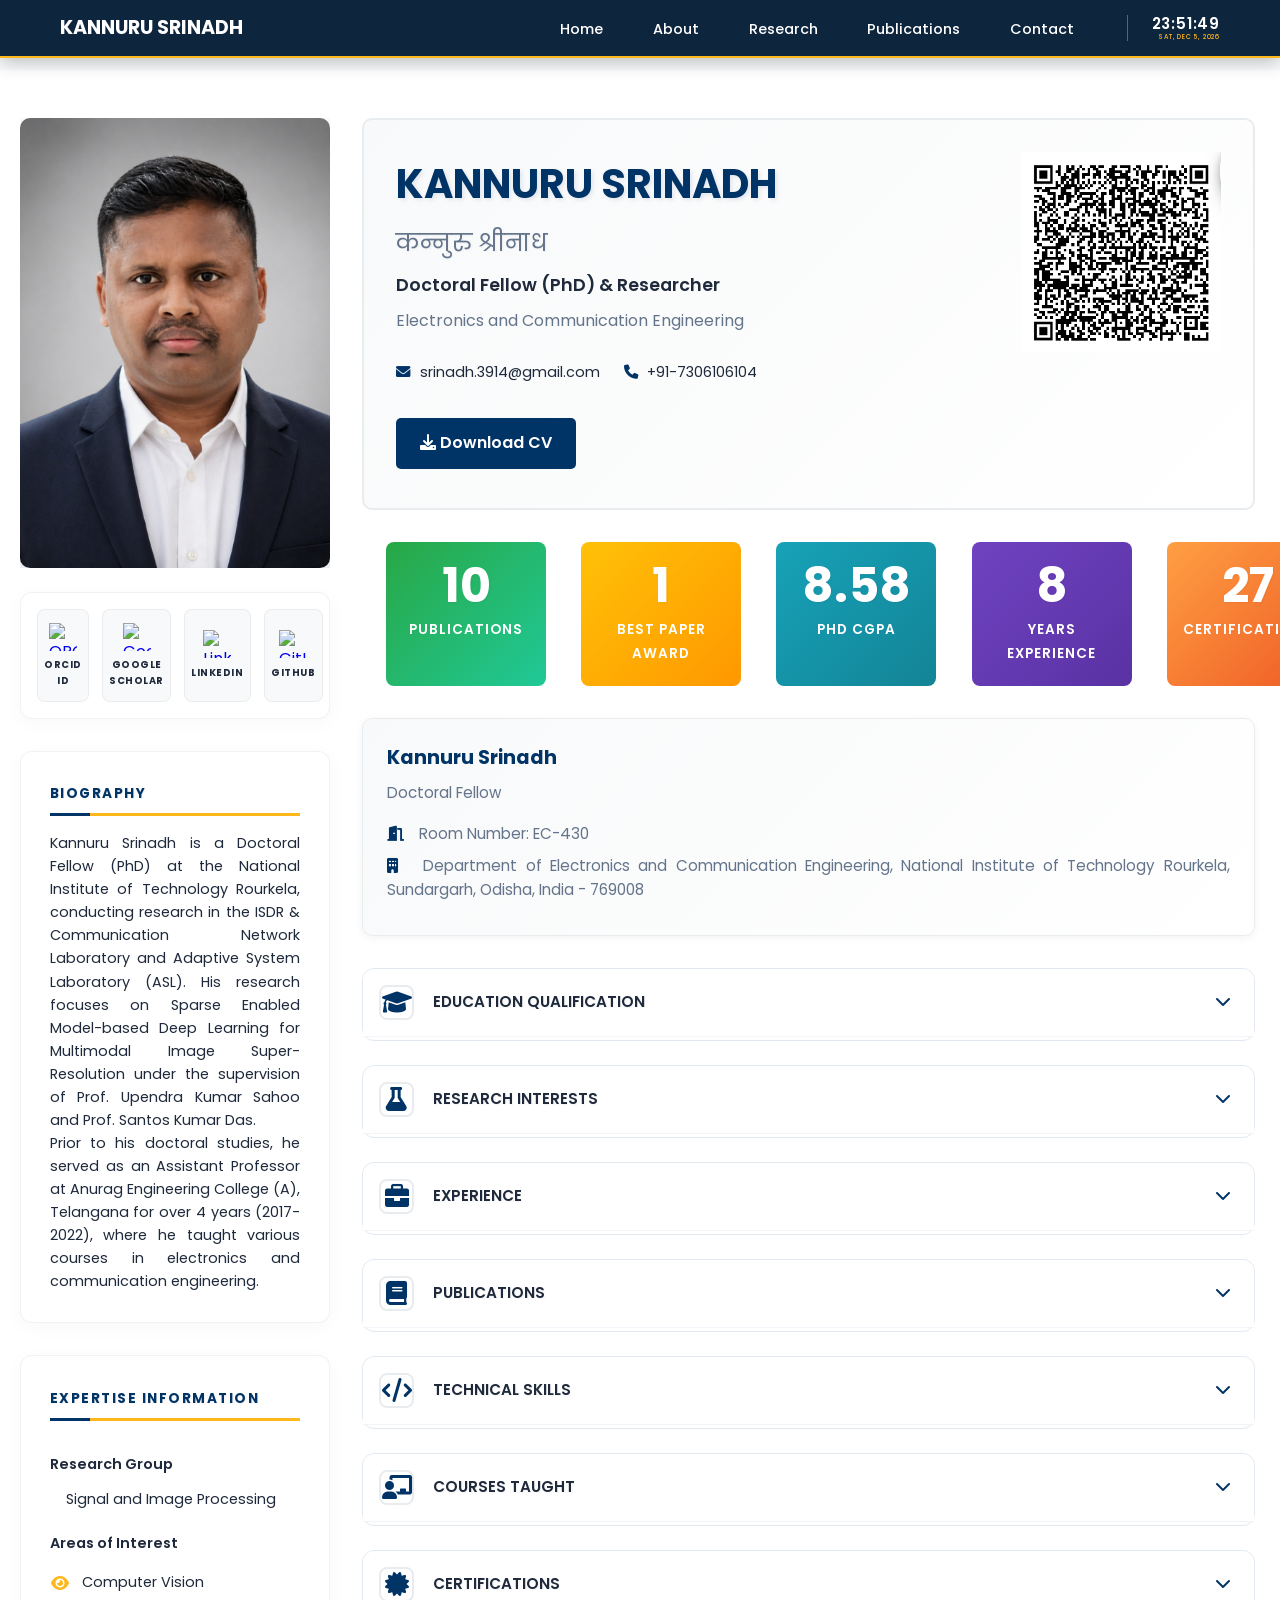
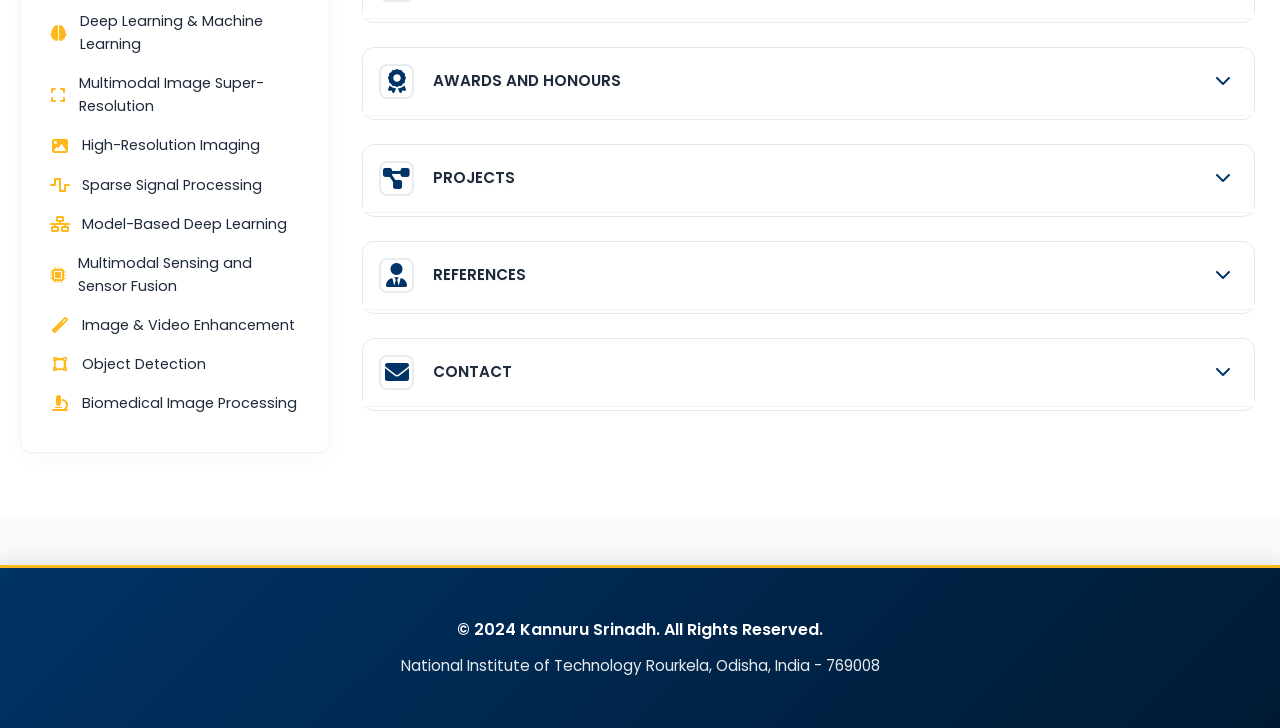
==== commit fc753782: "Added Google Search Console verification" ====
--- a/index.html
+++ b/index.html
@@ -5,6 +5,9 @@
     <meta charset="utf-8">
     <meta name="viewport" content="width=device-width, initial-scale=1">
     <title>Kannuru Srinadh | Doctoral Fellow & Researcher at NIT Rourkela</title>
+    
+    <!-- Google Search Console Verification -->
+    <meta name="google-site-verification" content="scsRQVmZ2VIGzLzyFj1veg6lOOhTGbN--CifdsGK4ck" />
     
     <!-- Primary Meta Tags -->
     <meta name="title" content="Kannuru Srinadh | Doctoral Fellow & Researcher at NIT Rourkela">
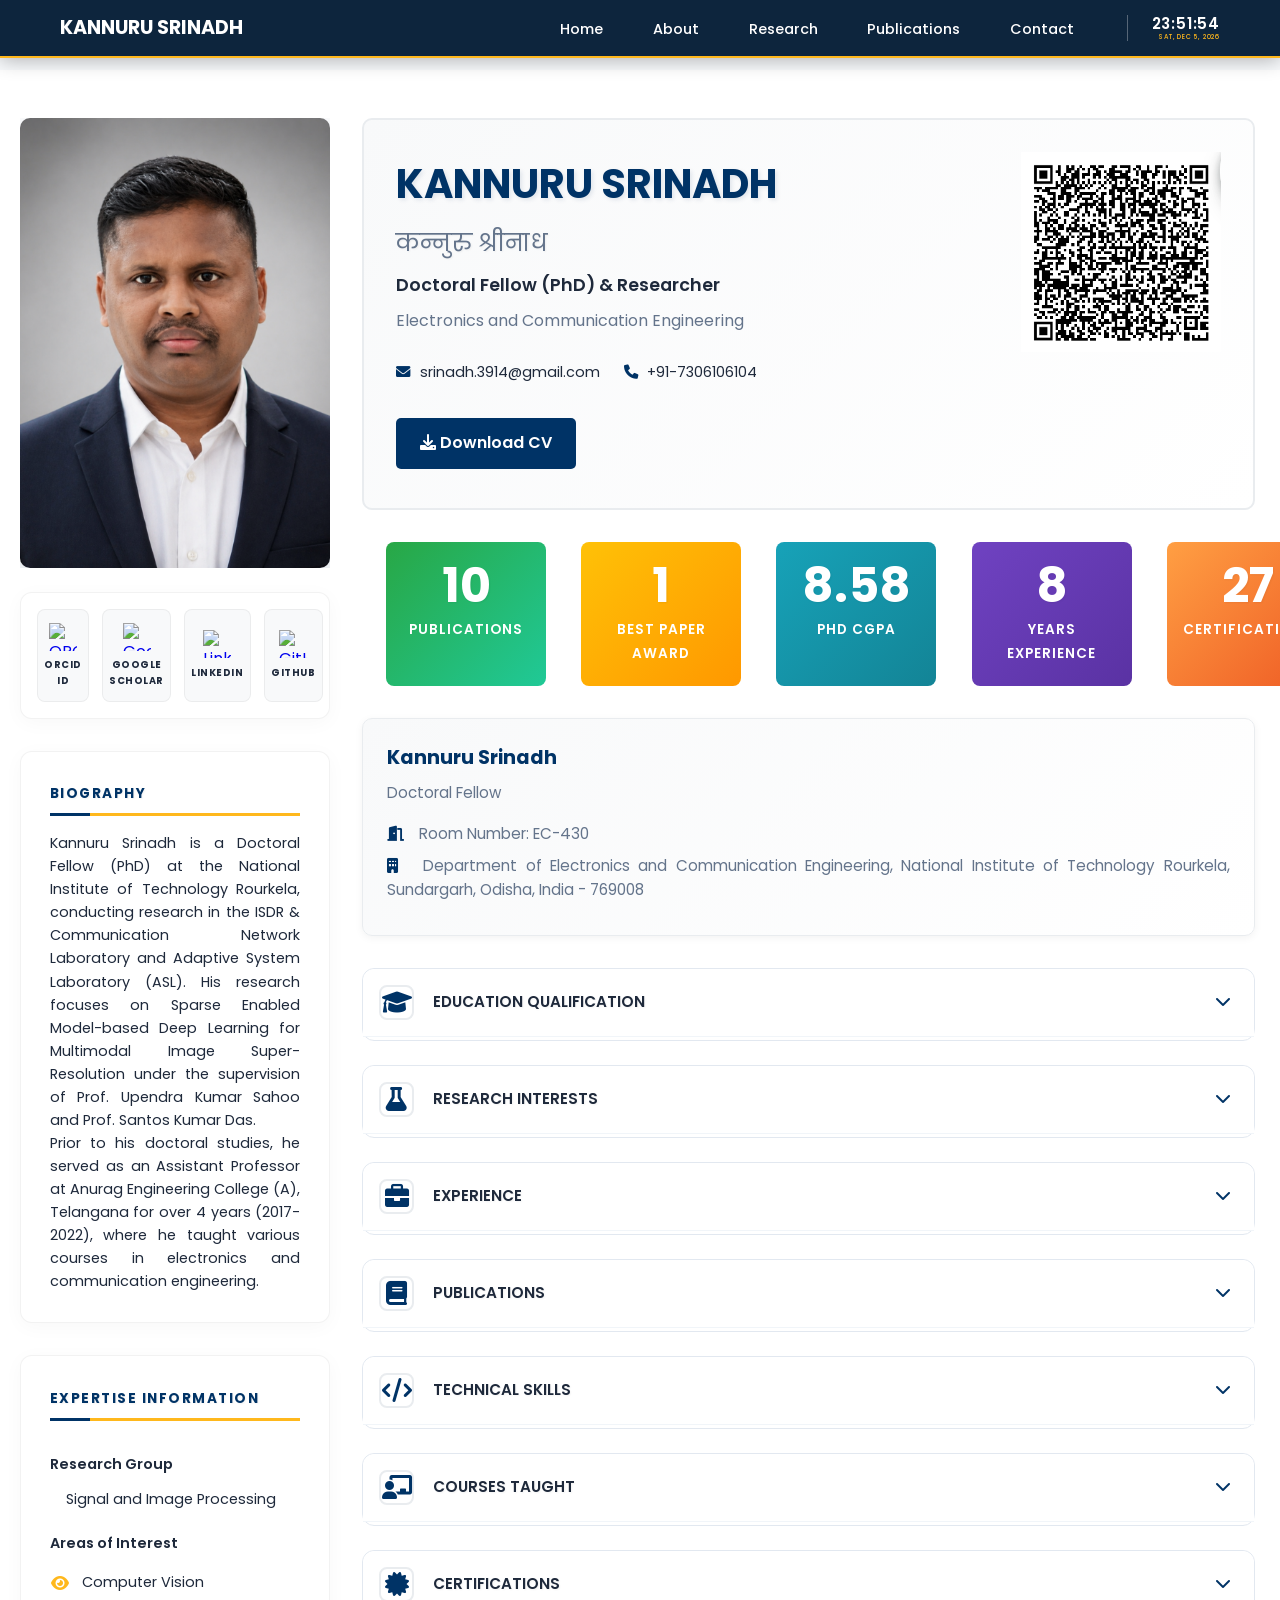
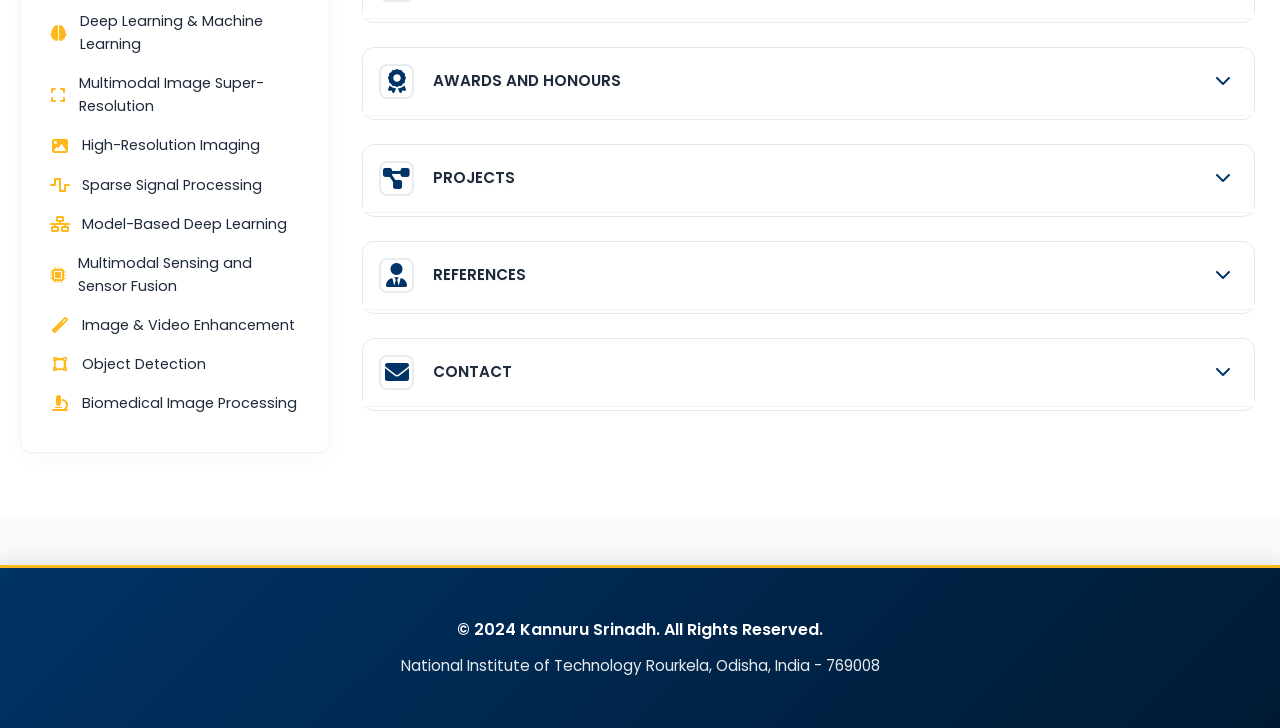
==== commit 3e80adaa: "Updated Google Scholar profile link" ====
--- a/index.html
+++ b/index.html
@@ -79,7 +79,7 @@
                             </div>
                             <h5>ORCID ID</h5>
                         </a>
-                        <a href="https://scholar.google.com" target="_blank" class="identity-item identity-scholar">
+                        <a href="https://scholar.google.com/citations?user=VQD7sScAAAAJ&hl=en" target="_blank" class="identity-item identity-scholar">
                             <div class="identity-icon">
                                 <img src="https://cdn.jsdelivr.net/gh/devicons/devicon/icons/google/google-original.svg"
                                     alt="Google Scholar">
